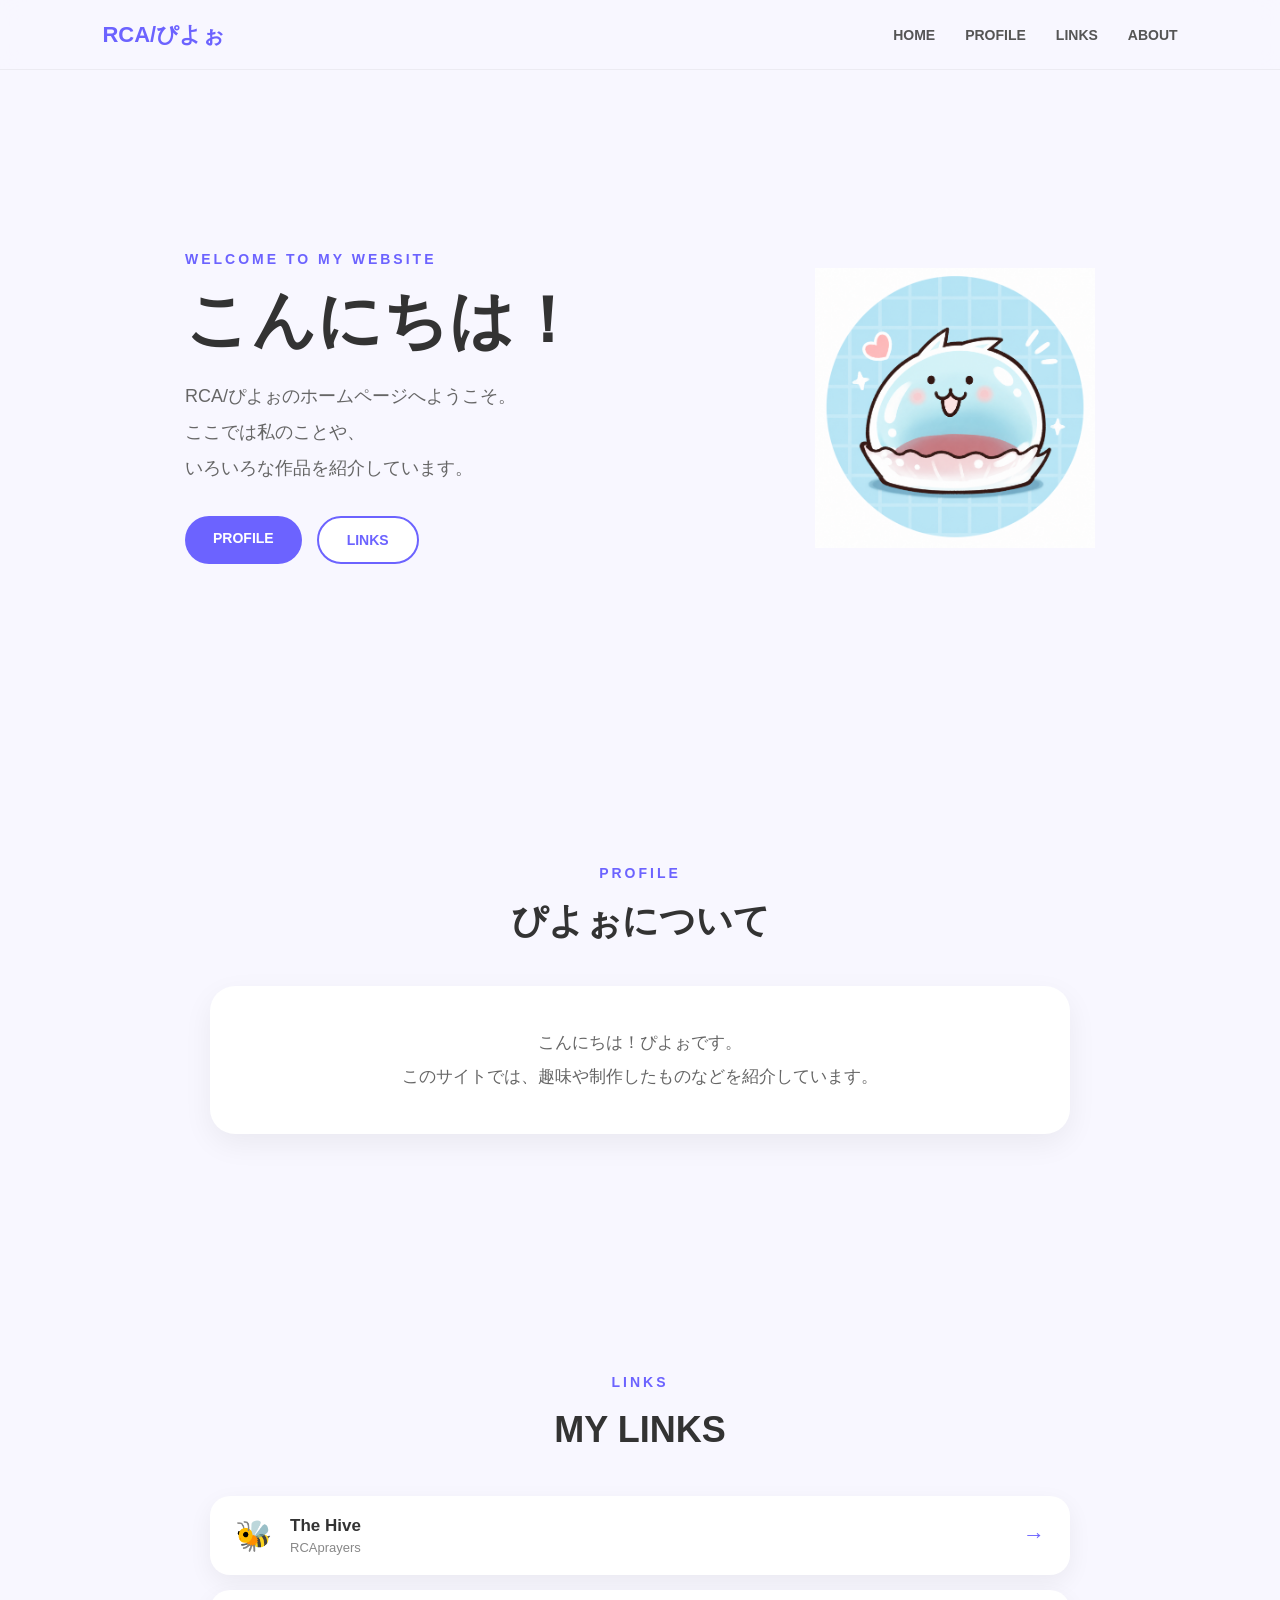
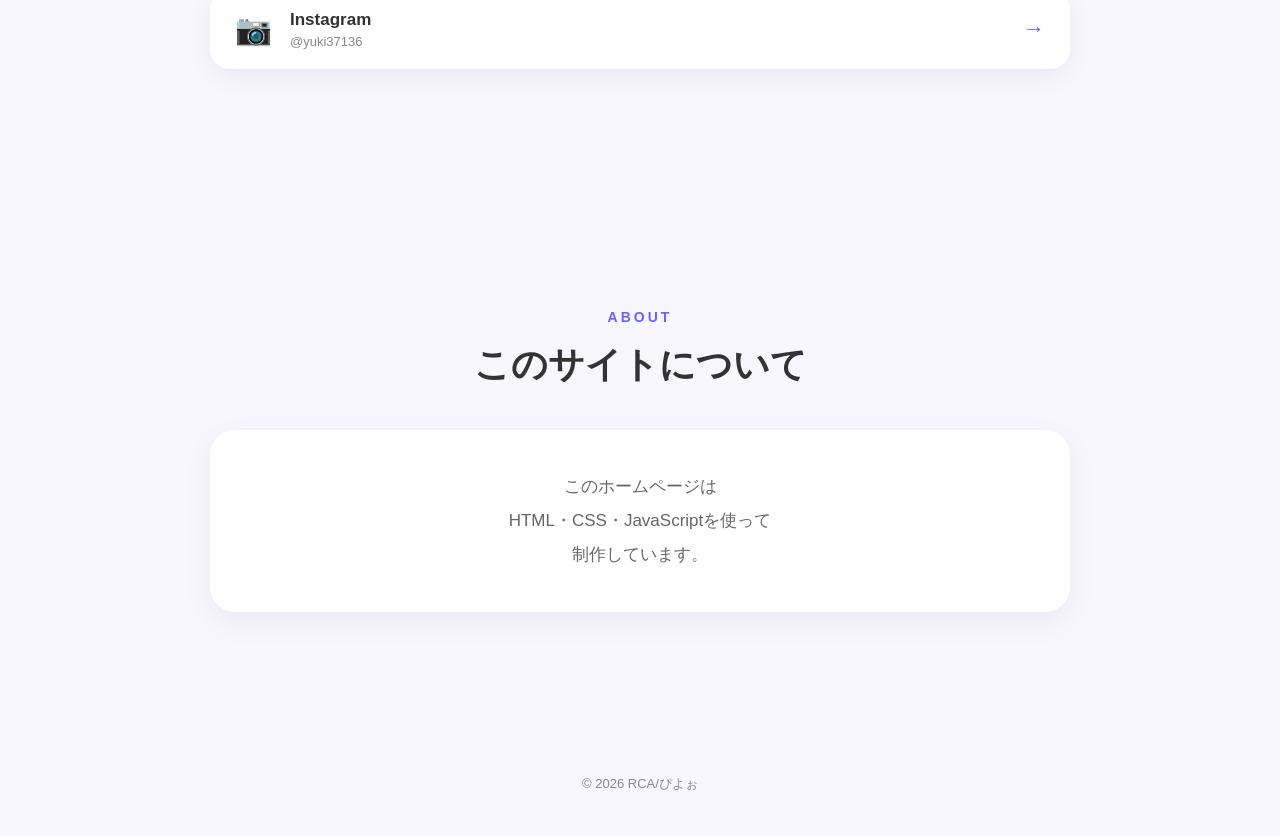
==== index.html @ 9fc0c655 "Add files via upload" ====
<!DOCTYPE html>
<html lang="ja">

<head>
    <meta charset="UTF-8">

    <!-- スマホ対応 -->
    <meta name="viewport" content="width=device-width, initial-scale=1.0">

    <!-- サイトタイトル -->
    <title>RCA/ぴよぉのホームページ</title>

    <!-- CSS -->
    <link rel="stylesheet" href="style.css?v=5">

    <!-- ファビコン -->
    <link rel="icon" type="image/png" href="cat.png?v=5">
</head>


<body>

    <!-- =========================
         Loading
    ========================== -->

    <div id="loading">

        <img src="cat.png?v=5" alt="Loading">

        <p>
            Loading<span class="dots">...</span>
        </p>

    </div>


    <!-- =========================
         Header
    ========================== -->

    <header>

        <div class="logo">
            RCA/ぴよぉ
        </div>

        <nav>

            <a href="#home">
                HOME
            </a>

            <a href="#profile">
                PROFILE
            </a>

            <a href="#links">
                LINKS
            </a>

            <a href="#about">
                ABOUT
            </a>

        </nav>

    </header>


    <!-- =========================
         Main
    ========================== -->

    <main>


        <!-- =========================
             HOME
        ========================== -->

        <section id="home" class="hero">

            <div class="hero-text">

                <p class="small-title">
                    WELCOME TO MY WEBSITE
                </p>

                <h1>
                    こんにちは！
                </h1>

                <p class="description">

                    RCA/ぴよぉのホームページへようこそ。<br>

                    ここでは私のことや、<br>
                    いろいろな作品を紹介しています。

                </p>


                <div class="buttons">

                    <a
                        href="#profile"
                        class="button"
                    >
                        PROFILE
                    </a>


                    <a
                        href="#links"
                        class="button secondary"
                    >
                        LINKS
                    </a>

                </div>

            </div>


            <!-- メイン画像 -->

            <div class="hero-image">

                <img
                    src="cat.png?v=5"
                    alt="猫のイラスト"
                >

            </div>

        </section>



        <!-- =========================
             PROFILE
        ========================== -->

        <section
            id="profile"
            class="section"
        >

            <p class="section-title">
                PROFILE
            </p>


            <h2>
                ぴよぉについて
            </h2>


            <div class="card">

                <p>

                    こんにちは！ぴよぉです。<br>

                    このサイトでは、趣味や制作したものなどを紹介しています。

                </p>

            </div>

        </section>



        <!-- =========================
             LINKS
        ========================== -->

        <section
            id="links"
            class="section"
        >

            <p class="section-title">
                LINKS
            </p>


            <h2>
                MY LINKS
            </h2>


            <div class="links">


                <!-- The Hive -->

                <a
                    href="https://playhive.com/profile/RCAprayers"
                    target="_blank"
                    rel="noopener noreferrer"
                    class="link-card"
                >

                    <span class="link-icon">
                        🐝
                    </span>


                    <span class="link-info">

                        <strong>
                            The Hive
                        </strong>

                        <small>
                            RCAprayers
                        </small>

                    </span>


                    <span class="arrow">
                        →
                    </span>

                </a>



                <!-- Instagram -->

                <a
                    href="https://www.instagram.com/yuki37136/?hl=ja"
                    target="_blank"
                    rel="noopener noreferrer"
                    class="link-card"
                >

                    <span class="link-icon">
                        📷
                    </span>


                    <span class="link-info">

                        <strong>
                            Instagram
                        </strong>

                        <small>
                            @yuki37136
                        </small>

                    </span>


                    <span class="arrow">
                        →
                    </span>

                </a>

            </div>

        </section>



        <!-- =========================
             ABOUT
        ========================== -->

        <section
            id="about"
            class="section"
        >

            <p class="section-title">
                ABOUT
            </p>


            <h2>
                このサイトについて
            </h2>


            <div class="card">

                <p>

                    このホームページは<br>

                    HTML・CSS・JavaScriptを使って<br>

                    制作しています。

                </p>

            </div>

        </section>


    </main>



    <!-- =========================
         Footer
    ========================== -->

    <footer>

        <p>
            © 2026 RCA/ぴよぉ
        </p>

    </footer>



    <!-- =========================
         Loading Script
    ========================== -->

    <script>

        document.addEventListener(
            "DOMContentLoaded",
            function () {

                const loading =
                    document.getElementById("loading");


                /*
                 * ページが表示されたあと
                 * 1秒待ってLoadingを消す
                 */

                setTimeout(function () {

                    loading.classList.add("hide");


                    /*
                     * フェードアウト終了後に
                     * Loadingを完全に消す
                     */

                    setTimeout(function () {

                        loading.style.display = "none";

                    }, 500);

                }, 1000);

            }

        );

    </script>


</body>

</html>
---- style.css ----
/* =========================
   基本設定
========================= */

* {
    box-sizing: border-box;
}

html {
    scroll-behavior: smooth;
}

body {
    margin: 0;
    padding: 0;

    width: 100%;

    background: #f8f7ff;

    color: #333;

    font-family:
        -apple-system,
        BlinkMacSystemFont,
        "Helvetica Neue",
        "Hiragino Kaku Gothic ProN",
        "Yu Gothic",
        sans-serif;

    overflow-x: hidden;
}


/* =========================
   Loading
========================= */

#loading {
    position: fixed;

    inset: 0;

    width: 100vw;
    height: 100vh;

    background: #f8f7ff;

    display: flex;

    flex-direction: column;

    justify-content: center;

    align-items: center;

    z-index: 9999;

    opacity: 1;

    transition: opacity 0.5s ease;
}


#loading.hide {
    opacity: 0;
}


#loading img {
    width: 120px;
    height: 120px;

    object-fit: contain;

    animation:
        loadingFloat 1.5s ease-in-out infinite;
}


#loading p {
    margin: 15px 0 0;

    font-size: 20px;

    color: #555;
}


/* Loading画像 */

@keyframes loadingFloat {

    0% {
        transform: translateY(0);
    }

    50% {
        transform: translateY(-12px);
    }

    100% {
        transform: translateY(0);
    }

}


/* =========================
   Header
========================= */

header {
    position: sticky;

    top: 0;

    z-index: 100;

    width: 100%;

    min-height: 70px;

    display: flex;

    align-items: center;

    justify-content: space-between;

    padding: 0 8%;

    background:
        rgba(248, 247, 255, 0.9);

    backdrop-filter: blur(12px);

    -webkit-backdrop-filter: blur(12px);

    border-bottom:
        1px solid rgba(0, 0, 0, 0.05);
}


.logo {
    font-size: 22px;

    font-weight: bold;

    color: #6c63ff;

    white-space: nowrap;
}


nav {
    display: flex;

    align-items: center;

    gap: 30px;
}


nav a {
    color: #555;

    text-decoration: none;

    font-size: 14px;

    font-weight: bold;

    white-space: nowrap;

    transition: color 0.3s ease;
}


nav a:hover {
    color: #6c63ff;
}


/* =========================
   Hero
========================= */

.hero {
    width: 100%;

    min-height: 75vh;

    display: flex;

    align-items: center;

    justify-content: center;

    gap: 80px;

    padding: 80px 8%;
}


.hero-text {
    width: 100%;

    max-width: 550px;
}


.small-title {
    margin: 0;

    color: #6c63ff;

    font-size: 14px;

    font-weight: bold;

    letter-spacing: 3px;
}


h1 {
    margin: 15px 0 20px;

    color: #333;

    font-size: 64px;

    line-height: 1.2;
}


.description {
    margin: 0;

    color: #666;

    font-size: 18px;

    line-height: 2;
}


/* =========================
   Hero Image
========================= */

.hero-image {
    flex-shrink: 0;

    display: flex;

    align-items: center;

    justify-content: center;
}


.hero-image img {
    display: block;

    width: 280px;

    height: 280px;

    object-fit: contain;

    animation:
        heroFloat 3s ease-in-out infinite;
}


@keyframes heroFloat {

    0% {
        transform: translateY(0);
    }

    50% {
        transform: translateY(-10px);
    }

    100% {
        transform: translateY(0);
    }

}


/* =========================
   Buttons
========================= */

.buttons {
    display: flex;

    flex-wrap: wrap;

    gap: 15px;

    margin-top: 30px;
}


.button {
    display: inline-block;

    padding: 14px 28px;

    border-radius: 30px;

    background: #6c63ff;

    color: white;

    text-decoration: none;

    font-size: 14px;

    font-weight: bold;

    transition:
        transform 0.3s ease,
        box-shadow 0.3s ease;
}


.button:hover {
    transform: translateY(-3px);

    box-shadow:
        0 8px 20px
        rgba(108, 99, 255, 0.25);
}


.button.secondary {
    background: white;

    color: #6c63ff;

    border: 2px solid #6c63ff;
}


/* =========================
   Sections
========================= */

.section {
    width: 100%;

    max-width: 900px;

    margin: 0 auto;

    padding: 120px 20px;
}


.section-title {
    margin: 0;

    color: #6c63ff;

    font-size: 14px;

    font-weight: bold;

    letter-spacing: 3px;

    text-align: center;
}


h2 {
    margin:
        15px 0 40px;

    text-align: center;

    font-size: 36px;

    line-height: 1.4;
}


.card {
    width: 100%;

    padding: 40px;

    background: white;

    border-radius: 25px;

    box-shadow:
        0 10px 30px
        rgba(0, 0, 0, 0.06);

    text-align: center;
}


.card p {
    margin: 0;

    color: #666;

    font-size: 17px;

    line-height: 2;
}


/* =========================
   Footer
========================= */

footer {
    width: 100%;

    padding: 30px 20px;

    text-align: center;

    color: #888;

    font-size: 13px;
}


/* =========================
   Tablet
========================= */

@media (max-width: 900px) {

    header {
        padding: 0 30px;
    }


    .hero {
        gap: 40px;

        padding:
            70px 30px;
    }


    h1 {
        font-size: 52px;
    }


    .hero-image img {
        width: 230px;
        height: 230px;
    }

}


/* =========================
   Smartphone
========================= */

@media (max-width: 700px) {

    header {
        min-height: 60px;

        padding:
            0 16px;
    }


    .logo {
        font-size: 17px;
    }


    nav {
        gap: 10px;
    }


    nav a {
        font-size: 10px;
    }


    /* Hero */

    .hero {
        min-height: auto;

        flex-direction: column;

        text-align: center;

        gap: 25px;

        padding:
            60px 20px 80px;
    }


    .hero-text {
        width: 100%;

        max-width: 100%;
    }


    .small-title {
        font-size: 11px;

        letter-spacing: 2px;
    }


    h1 {
        font-size: 38px;

        line-height: 1.2;

        margin:
            12px 0 18px;
    }


    .description {
        font-size: 15px;

        line-height: 1.8;
    }


    /* Buttons */

    .buttons {
        justify-content: center;

        gap: 10px;

        margin-top: 25px;
    }


    .button {
        padding:
            12px 22px;

        font-size: 14px;
    }


    /* Image */

    .hero-image {
        width: 100%;
    }


    .hero-image img {
        width: 180px;

        height: 180px;

        max-width: 60vw;

        max-height: 60vw;
    }


    /* Sections */

    .section {
        padding:
            70px 20px;
    }


    .section-title {
        font-size: 12px;
    }


    h2 {
        font-size: 28px;

        margin-bottom: 30px;
    }


    .card {
        padding:
            25px 18px;

        border-radius: 20px;
    }


    .card p {
        font-size: 15px;

        line-height: 1.8;
    }


    /* Loading */

    #loading img {
        width: 90px;

        height: 90px;
    }


    #loading p {
        font-size: 17px;
    }

}


/* =========================
   Small Smartphone
========================= */

@media (max-width: 380px) {

    .logo {
        font-size: 15px;
    }


    nav {
        gap: 7px;
    }


    nav a {
        font-size: 9px;
    }


    h1 {
        font-size: 34px;
    }


    .hero-image img {
        width: 150px;

        height: 150px;

        max-width: 50vw;

        max-height: 50vw;
    }

}
/* =========================
   Links
========================= */

.links {
    width: 100%;

    display: flex;

    flex-direction: column;

    gap: 15px;
}


.link-card {
    width: 100%;

    display: flex;

    align-items: center;

    gap: 18px;

    padding: 20px 25px;

    background: white;

    border-radius: 20px;

    color: #333;

    text-decoration: none;

    box-shadow:
        0 8px 25px
        rgba(0, 0, 0, 0.06);

    transition:
        transform 0.3s ease,
        box-shadow 0.3s ease;
}


.link-card:hover {
    transform: translateY(-4px);

    box-shadow:
        0 12px 30px
        rgba(0, 0, 0, 0.1);
}


.link-icon {
    font-size: 30px;
}


.link-card strong {
    display: block;

    font-size: 17px;
}


.link-card small {
    display: block;

    margin-top: 4px;

    color: #888;

    font-size: 13px;
}


.arrow {
    margin-left: auto;

    color: #6c63ff;

    font-size: 22px;
}


/* スマホ */

@media (max-width: 700px) {

    .link-card {
        padding: 17px 18px;
    }

    .link-icon {
        font-size: 26px;
    }

}
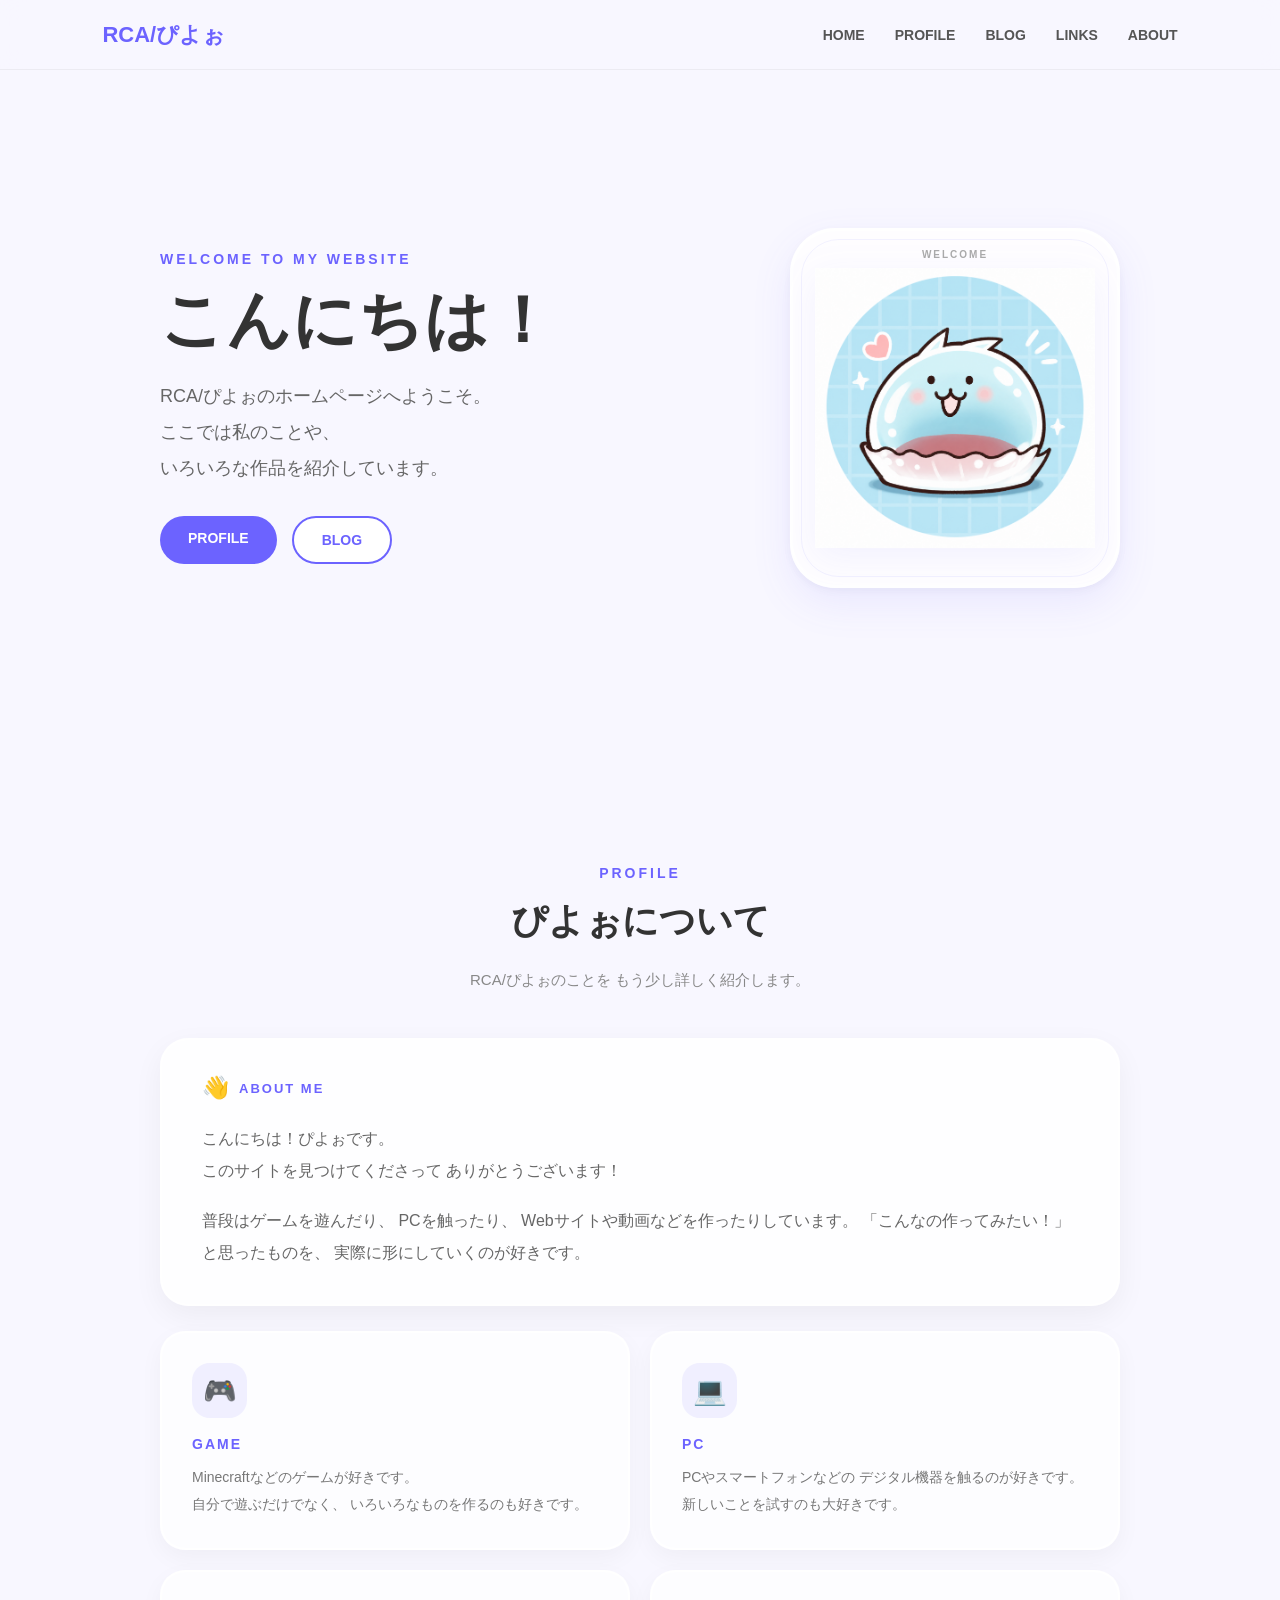
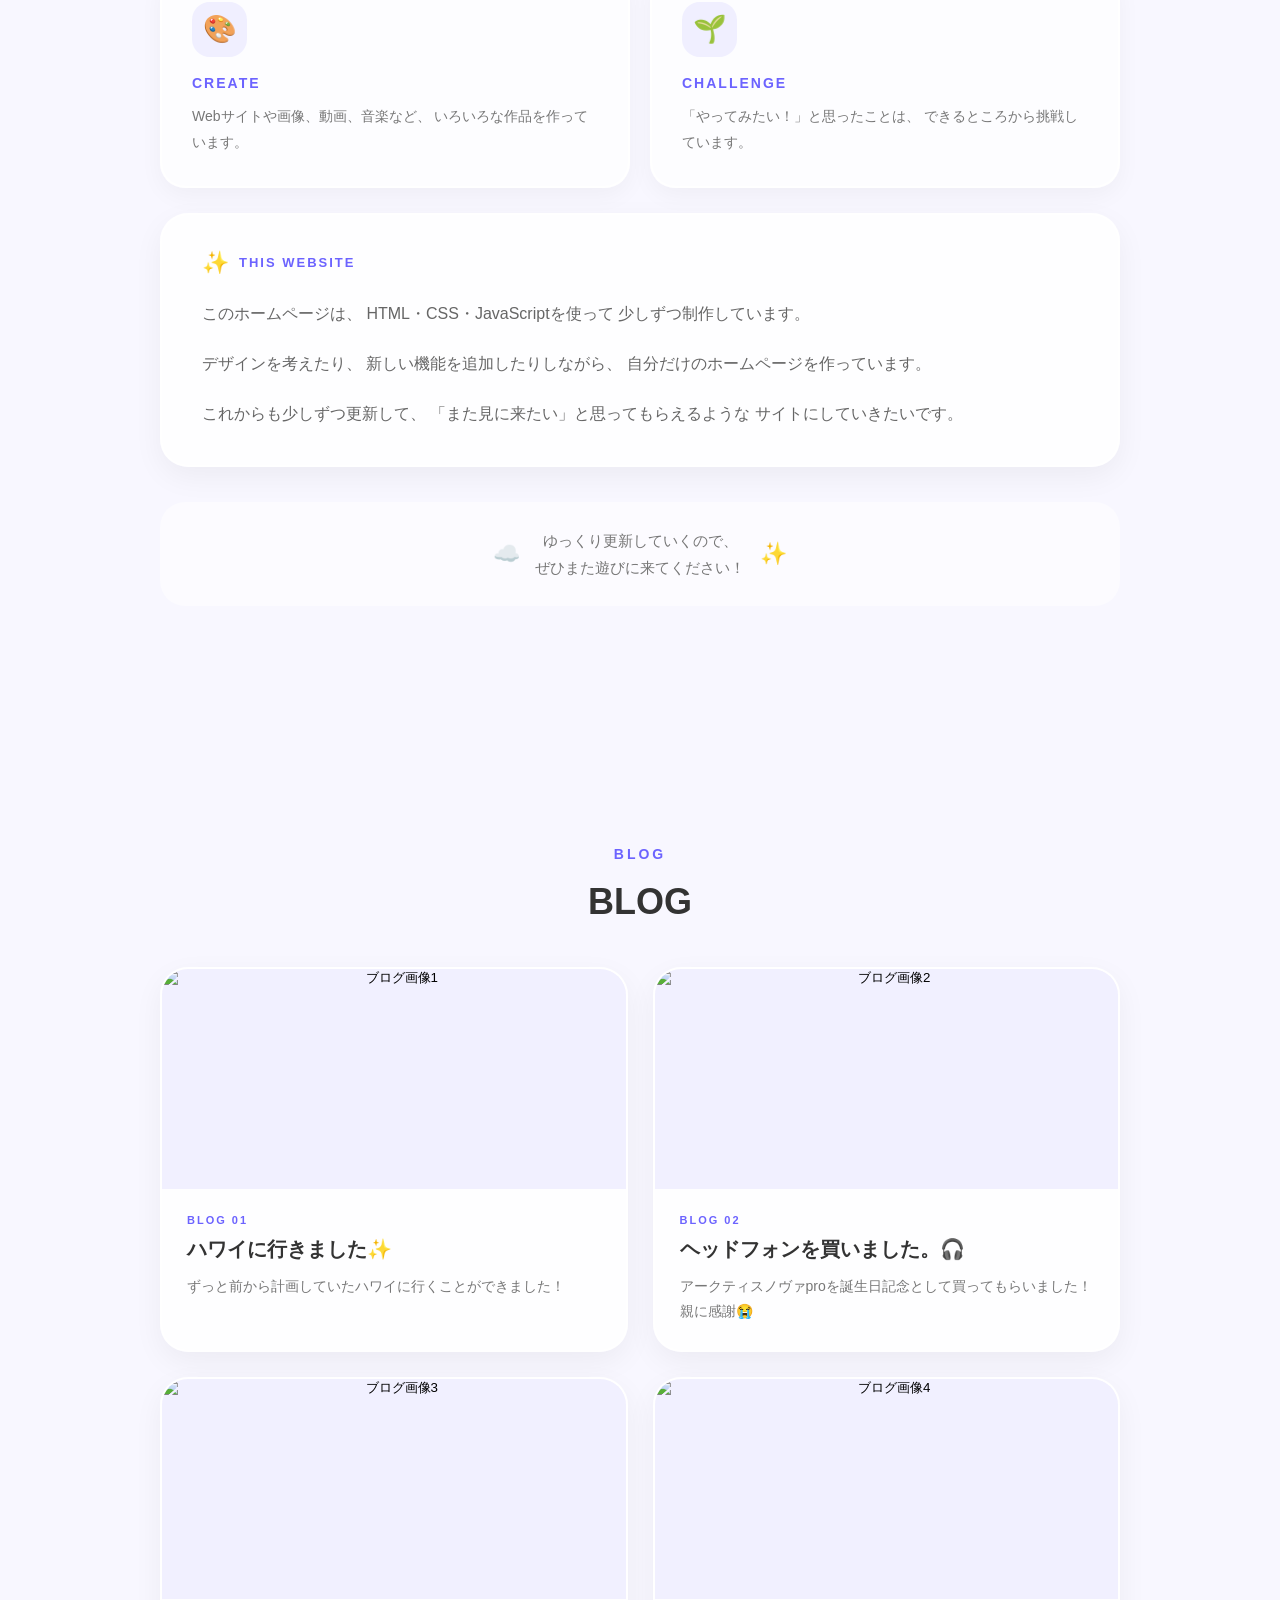
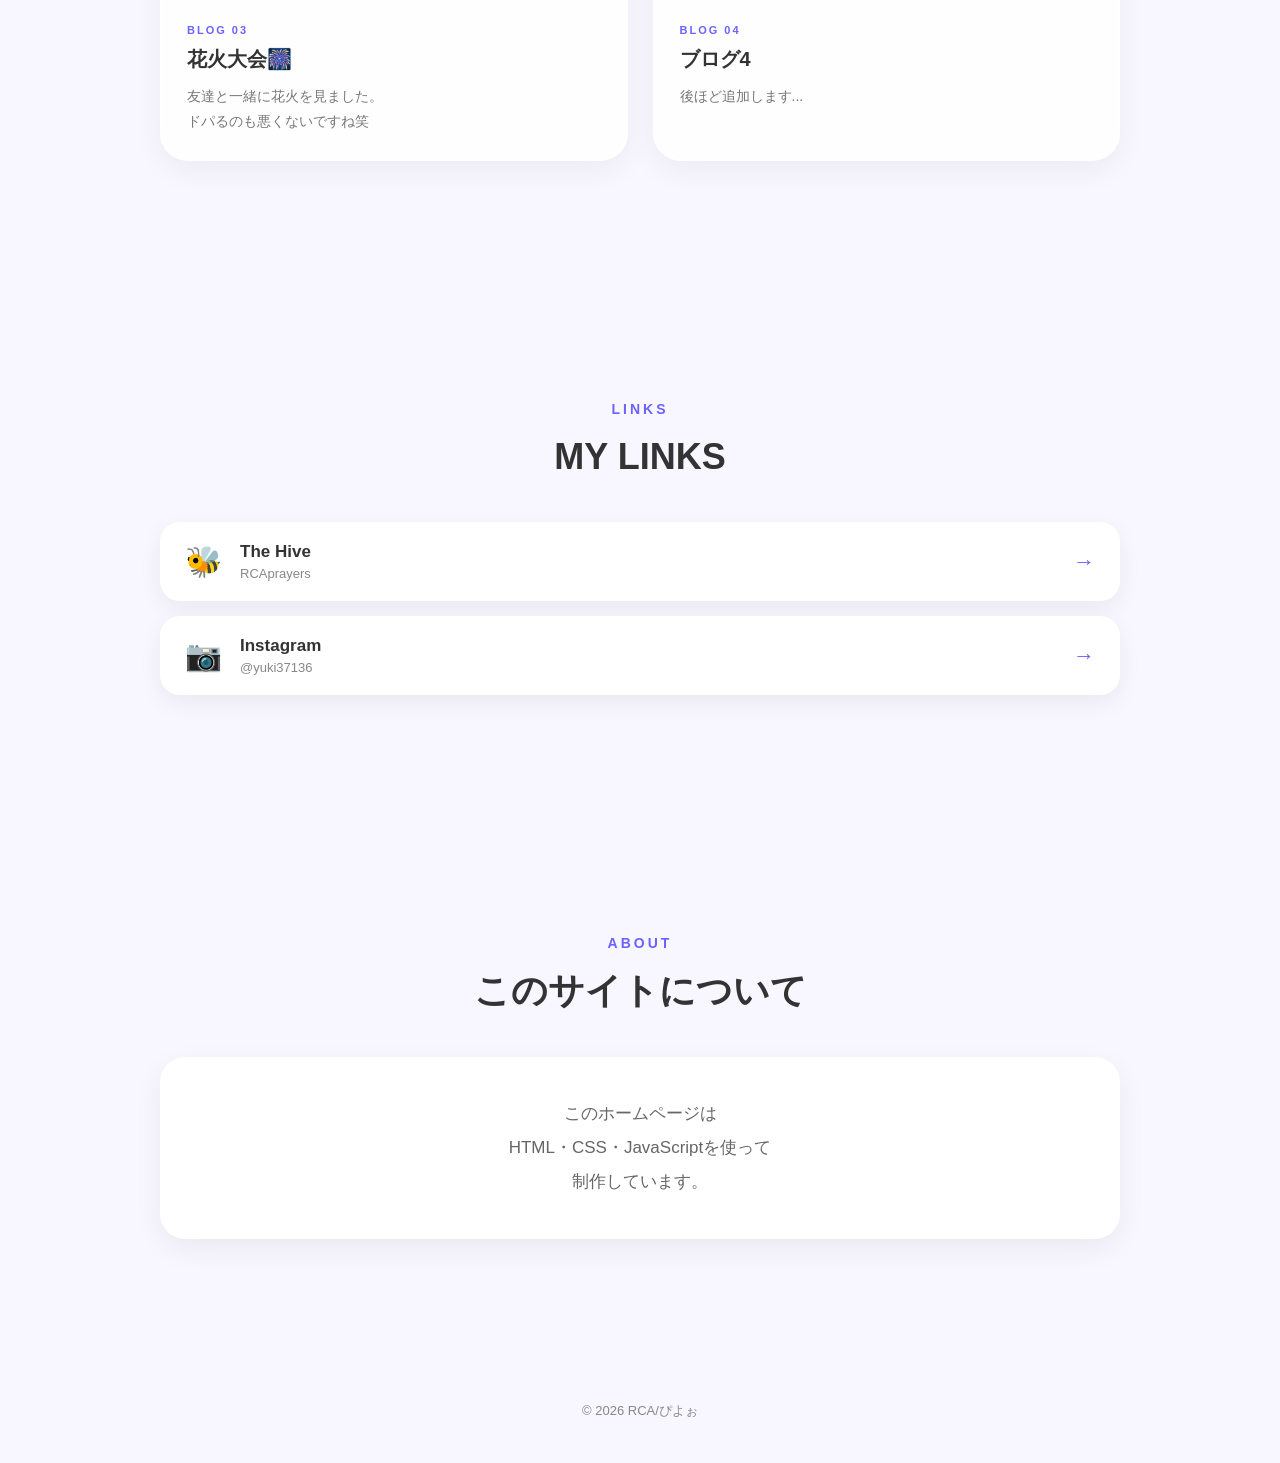
==== commit afaf7cf2: "Add files via upload" ====
--- a/index.html
+++ b/index.html
@@ -2,369 +2,947 @@
 <html lang="ja">
 
 <head>
+
     <meta charset="UTF-8">
 
-    <!-- スマホ対応 -->
-    <meta name="viewport" content="width=device-width, initial-scale=1.0">
-
-    <!-- サイトタイトル -->
+    <meta
+        name="viewport"
+        content="width=device-width, initial-scale=1.0"
+    >
+
     <title>RCA/ぴよぉのホームページ</title>
 
-    <!-- CSS -->
-    <link rel="stylesheet" href="style.css?v=5">
-
-    <!-- ファビコン -->
-    <link rel="icon" type="image/png" href="cat.png?v=5">
+    <link
+        rel="stylesheet"
+        href="style.css?v=5"
+    >
+
+    <link
+        rel="icon"
+        type="image/png"
+        href="cat.png?v=5"
+    >
+
 </head>
 
 
 <body>
 
-    <!-- =========================
-         Loading
-    ========================== -->
-
-    <div id="loading">
-
-        <img src="cat.png?v=5" alt="Loading">
-
-        <p>
-            Loading<span class="dots">...</span>
+
+<!-- =========================
+     Loading
+========================= -->
+
+<div id="loading">
+
+    <div class="loading-image-box">
+
+        <img
+            src="irasuto.png"
+            alt="Loading"
+        >
+
+    </div>
+
+    <p>
+        Loading<span class="dots">...</span>
+    </p>
+
+</div>
+
+
+
+<!-- =========================
+     Header
+========================= -->
+
+<header>
+
+    <div class="logo">
+        RCA/ぴよぉ
+    </div>
+
+
+    <nav>
+
+        <a href="#home">
+            HOME
+        </a>
+
+        <a href="#profile">
+            PROFILE
+        </a>
+
+        <a href="#blog">
+            BLOG
+        </a>
+
+        <a href="#links">
+            LINKS
+        </a>
+
+        <a href="#about">
+            ABOUT
+        </a>
+
+    </nav>
+
+</header>
+
+
+
+<!-- =========================
+     Main
+========================= -->
+
+<main>
+
+
+<!-- =========================
+     HOME
+========================= -->
+
+<section
+    id="home"
+    class="hero"
+>
+
+    <div class="hero-text">
+
+        <p class="small-title">
+            WELCOME TO MY WEBSITE
         </p>
 
-    </div>
-
-
-    <!-- =========================
-         Header
-    ========================== -->
-
-    <header>
-
-        <div class="logo">
-            RCA/ぴよぉ
-        </div>
-
-        <nav>
-
-            <a href="#home">
-                HOME
-            </a>
-
-            <a href="#profile">
+
+        <h1>
+            こんにちは！
+        </h1>
+
+
+        <p class="description">
+
+            RCA/ぴよぉのホームページへようこそ。<br>
+
+            ここでは私のことや、<br>
+
+            いろいろな作品を紹介しています。
+
+        </p>
+
+
+        <div class="buttons">
+
+            <a
+                href="#profile"
+                class="button"
+            >
                 PROFILE
             </a>
 
-            <a href="#links">
-                LINKS
+
+            <a
+                href="#blog"
+                class="button secondary"
+            >
+                BLOG
             </a>
 
-            <a href="#about">
-                ABOUT
-            </a>
-
-        </nav>
-
-    </header>
-
-
-    <!-- =========================
-         Main
-    ========================== -->
-
-    <main>
-
-
-        <!-- =========================
-             HOME
-        ========================== -->
-
-        <section id="home" class="hero">
-
-            <div class="hero-text">
-
-                <p class="small-title">
-                    WELCOME TO MY WEBSITE
+        </div>
+
+    </div>
+
+
+
+    <!-- メイン画像 -->
+
+    <div class="hero-image">
+
+        <div class="image-card">
+
+            <span class="image-label">
+                WELCOME
+            </span>
+
+            <img
+                src="cat.png?v=5"
+                alt="猫のイラスト"
+            >
+
+        </div>
+
+    </div>
+
+</section>
+
+
+
+<!-- =========================
+     PROFILE
+========================= -->
+
+<section
+    id="profile"
+    class="section profile-section"
+>
+
+    <p class="section-title">
+        PROFILE
+    </p>
+
+
+    <h2>
+        ぴよぉについて
+    </h2>
+
+
+    <p class="profile-intro">
+
+        RCA/ぴよぉのことを
+        もう少し詳しく紹介します。
+
+    </p>
+
+
+
+    <!-- ABOUT ME -->
+
+    <div class="profile-card">
+
+        <div class="profile-card-title">
+
+            <span>
+                👋
+            </span>
+
+            ABOUT ME
+
+        </div>
+
+
+        <p>
+
+            こんにちは！ぴよぉです。<br>
+
+            このサイトを見つけてくださって
+            ありがとうございます！
+
+        </p>
+
+
+        <p>
+
+            普段はゲームを遊んだり、
+            PCを触ったり、
+            Webサイトや動画などを作ったりしています。
+
+            「こんなの作ってみたい！」と思ったものを、
+            実際に形にしていくのが好きです。
+
+        </p>
+
+    </div>
+
+
+
+    <!-- PROFILE GRID -->
+
+    <div class="profile-grid">
+
+
+        <div class="profile-mini-card">
+
+            <div class="profile-icon">
+                🎮
+            </div>
+
+            <h3>
+                GAME
+            </h3>
+
+            <p>
+
+                Minecraftなどのゲームが好きです。<br>
+
+                自分で遊ぶだけでなく、
+                いろいろなものを作るのも好きです。
+
+            </p>
+
+        </div>
+
+
+
+        <div class="profile-mini-card">
+
+            <div class="profile-icon">
+                💻
+            </div>
+
+            <h3>
+                PC
+            </h3>
+
+            <p>
+
+                PCやスマートフォンなどの
+                デジタル機器を触るのが好きです。<br>
+
+                新しいことを試すのも大好きです。
+
+            </p>
+
+        </div>
+
+
+
+        <div class="profile-mini-card">
+
+            <div class="profile-icon">
+                🎨
+            </div>
+
+            <h3>
+                CREATE
+            </h3>
+
+            <p>
+
+                Webサイトや画像、動画、音楽など、
+                いろいろな作品を作っています。
+
+            </p>
+
+        </div>
+
+
+
+        <div class="profile-mini-card">
+
+            <div class="profile-icon">
+                🌱
+            </div>
+
+            <h3>
+                CHALLENGE
+            </h3>
+
+            <p>
+
+                「やってみたい！」と思ったことは、
+                できるところから挑戦しています。
+
+            </p>
+
+        </div>
+
+    </div>
+
+
+
+    <!-- THIS WEBSITE -->
+
+    <div class="profile-card site-message">
+
+        <div class="profile-card-title">
+
+            <span>
+                ✨
+            </span>
+
+            THIS WEBSITE
+
+        </div>
+
+
+        <p>
+
+            このホームページは、
+            HTML・CSS・JavaScriptを使って
+            少しずつ制作しています。
+
+        </p>
+
+
+        <p>
+
+            デザインを考えたり、
+            新しい機能を追加したりしながら、
+            自分だけのホームページを作っています。
+
+        </p>
+
+
+        <p>
+
+            これからも少しずつ更新して、
+            「また見に来たい」と思ってもらえるような
+            サイトにしていきたいです。
+
+        </p>
+
+    </div>
+
+
+
+    <!-- MESSAGE -->
+
+    <div class="profile-message">
+
+        <span>
+            ☁️
+        </span>
+
+        <p>
+
+            ゆっくり更新していくので、<br>
+
+            ぜひまた遊びに来てください！
+
+        </p>
+
+        <span>
+            ✨
+        </span>
+
+    </div>
+
+</section>
+
+
+
+<!-- =========================
+     BLOG
+========================= -->
+
+<section
+    id="blog"
+    class="section"
+>
+
+    <p class="section-title">
+        BLOG
+    </p>
+
+
+    <h2>
+        BLOG
+    </h2>
+
+
+
+    <div class="blog-grid">
+
+
+        <!-- =====================
+             BLOG 1
+        ====================== -->
+
+        <article class="blog-card">
+
+
+            <button
+                class="blog-image"
+                type="button"
+                onclick="openImage('gazou1.png')"
+            >
+
+                <img
+                    src="gazou1.png"
+                    alt="ブログ画像1"
+                >
+
+            </button>
+
+
+            <div class="blog-content">
+
+                <p class="blog-number">
+                    BLOG 01
                 </p>
 
-                <h1>
-                    こんにちは！
-                </h1>
-
-                <p class="description">
-
-                    RCA/ぴよぉのホームページへようこそ。<br>
-
-                    ここでは私のことや、<br>
-                    いろいろな作品を紹介しています。
+
+                <h3>
+                    ハワイに行きました✨
+                </h3>
+
+
+                <p>
+
+                    ずっと前から計画していたハワイに行くことができました！
 
                 </p>
 
-
-                <div class="buttons">
-
-                    <a
-                        href="#profile"
-                        class="button"
-                    >
-                        PROFILE
-                    </a>
-
-
-                    <a
-                        href="#links"
-                        class="button secondary"
-                    >
-                        LINKS
-                    </a>
-
-                </div>
-
             </div>
 
-
-            <!-- メイン画像 -->
-
-            <div class="hero-image">
+        </article>
+
+
+
+        <!-- =====================
+             BLOG 2
+        ====================== -->
+
+        <article class="blog-card">
+
+
+            <button
+                class="blog-image"
+                type="button"
+                onclick="openImage('gazou2.png')"
+            >
 
                 <img
-                    src="cat.png?v=5"
-                    alt="猫のイラスト"
+                    src="gazou2.png"
+                    alt="ブログ画像2"
                 >
 
+            </button>
+
+
+            <div class="blog-content">
+
+                <p class="blog-number">
+                    BLOG 02
+                </p>
+
+
+                <h3>
+                    ヘッドフォンを買いました。🎧
+                </h3>
+
+
+                <p>
+
+                アークティスノヴァproを誕生日記念として買ってもらいました！<br>
+                親に感謝😭
+                    
+
+                </p>
+
             </div>
 
-        </section>
-
-
-
-        <!-- =========================
-             PROFILE
-        ========================== -->
-
-        <section
-            id="profile"
-            class="section"
+        </article>
+
+
+
+        <!-- =====================
+             BLOG 3
+        ====================== -->
+
+        <article class="blog-card">
+
+
+            <button
+                class="blog-image"
+                type="button"
+                onclick="openImage('gazou3.png')"
+            >
+
+                <img
+                    src="gazou3.png"
+                    alt="ブログ画像3"
+                >
+
+            </button>
+
+
+            <div class="blog-content">
+
+                <p class="blog-number">
+                    BLOG 03
+                </p>
+
+
+                <h3>
+                    花火大会🎆
+                </h3>
+
+
+                <p>
+
+                    友達と一緒に花火を見ました。<br>
+                    ドパるのも悪くないですね笑
+                    
+
+                </p>
+
+            </div>
+
+        </article>
+
+
+
+        <!-- =====================
+             BLOG 4
+        ====================== -->
+
+        <article class="blog-card">
+
+
+            <button
+                class="blog-image"
+                type="button"
+                onclick="openImage('gazou4.png')"
+            >
+
+                <img
+                    src="gazou4.png"
+                    alt="ブログ画像4"
+                >
+
+            </button>
+
+
+            <div class="blog-content">
+
+                <p class="blog-number">
+                    BLOG 04
+                </p>
+
+
+                <h3>
+                    ブログ4
+                </h3>
+
+
+                <p>
+
+                    後ほど追加します...
+                    
+
+                </p>
+
+            </div>
+
+        </article>
+
+
+    </div>
+
+</section>
+
+
+
+<!-- =========================
+     LINKS
+========================= -->
+
+<section
+    id="links"
+    class="section"
+>
+
+    <p class="section-title">
+        LINKS
+    </p>
+
+
+    <h2>
+        MY LINKS
+    </h2>
+
+
+    <div class="links">
+
+
+        <!-- The Hive -->
+
+        <a
+            href="https://playhive.com/profile/RCAprayers"
+            target="_blank"
+            rel="noopener noreferrer"
+            class="link-card"
         >
 
-            <p class="section-title">
-                PROFILE
-            </p>
-
-
-            <h2>
-                ぴよぉについて
-            </h2>
-
-
-            <div class="card">
-
-                <p>
-
-                    こんにちは！ぴよぉです。<br>
-
-                    このサイトでは、趣味や制作したものなどを紹介しています。
-
-                </p>
-
-            </div>
-
-        </section>
-
-
-
-        <!-- =========================
-             LINKS
-        ========================== -->
-
-        <section
-            id="links"
-            class="section"
+            <span class="link-icon">
+                🐝
+            </span>
+
+
+            <span class="link-info">
+
+                <strong>
+                    The Hive
+                </strong>
+
+
+                <small>
+                    RCAprayers
+                </small>
+
+            </span>
+
+
+            <span class="arrow">
+                →
+            </span>
+
+        </a>
+
+
+
+        <!-- Instagram -->
+
+        <a
+            href="https://www.instagram.com/yuki37136/?hl=ja"
+            target="_blank"
+            rel="noopener noreferrer"
+            class="link-card"
         >
 
-            <p class="section-title">
-                LINKS
-            </p>
-
-
-            <h2>
-                MY LINKS
-            </h2>
-
-
-            <div class="links">
-
-
-                <!-- The Hive -->
-
-                <a
-                    href="https://playhive.com/profile/RCAprayers"
-                    target="_blank"
-                    rel="noopener noreferrer"
-                    class="link-card"
-                >
-
-                    <span class="link-icon">
-                        🐝
-                    </span>
-
-
-                    <span class="link-info">
-
-                        <strong>
-                            The Hive
-                        </strong>
-
-                        <small>
-                            RCAprayers
-                        </small>
-
-                    </span>
-
-
-                    <span class="arrow">
-                        →
-                    </span>
-
-                </a>
-
-
-
-                <!-- Instagram -->
-
-                <a
-                    href="https://www.instagram.com/yuki37136/?hl=ja"
-                    target="_blank"
-                    rel="noopener noreferrer"
-                    class="link-card"
-                >
-
-                    <span class="link-icon">
-                        📷
-                    </span>
-
-
-                    <span class="link-info">
-
-                        <strong>
-                            Instagram
-                        </strong>
-
-                        <small>
-                            @yuki37136
-                        </small>
-
-                    </span>
-
-
-                    <span class="arrow">
-                        →
-                    </span>
-
-                </a>
-
-            </div>
-
-        </section>
-
-
-
-        <!-- =========================
-             ABOUT
-        ========================== -->
-
-        <section
-            id="about"
-            class="section"
-        >
-
-            <p class="section-title">
-                ABOUT
-            </p>
-
-
-            <h2>
-                このサイトについて
-            </h2>
-
-
-            <div class="card">
-
-                <p>
-
-                    このホームページは<br>
-
-                    HTML・CSS・JavaScriptを使って<br>
-
-                    制作しています。
-
-                </p>
-
-            </div>
-
-        </section>
-
-
-    </main>
-
-
-
-    <!-- =========================
-         Footer
-    ========================== -->
-
-    <footer>
+            <span class="link-icon">
+                📷
+            </span>
+
+
+            <span class="link-info">
+
+                <strong>
+                    Instagram
+                </strong>
+
+
+                <small>
+                    @yuki37136
+                </small>
+
+            </span>
+
+
+            <span class="arrow">
+                →
+            </span>
+
+        </a>
+
+
+    </div>
+
+</section>
+
+
+
+<!-- =========================
+     ABOUT
+========================= -->
+
+<section
+    id="about"
+    class="section"
+>
+
+    <p class="section-title">
+        ABOUT
+    </p>
+
+
+    <h2>
+        このサイトについて
+    </h2>
+
+
+    <div class="card">
 
         <p>
-            © 2026 RCA/ぴよぉ
+
+            このホームページは<br>
+
+            HTML・CSS・JavaScriptを使って<br>
+
+            制作しています。
+
         </p>
 
-    </footer>
-
-
-
-    <!-- =========================
-         Loading Script
-    ========================== -->
-
-    <script>
-
-        document.addEventListener(
-            "DOMContentLoaded",
+    </div>
+
+</section>
+
+
+</main>
+
+
+
+<!-- =========================
+     Footer
+========================= -->
+
+<footer>
+
+    <p>
+        © 2026 RCA/ぴよぉ
+    </p>
+
+</footer>
+
+
+
+<!-- =========================
+     Image Viewer
+========================= -->
+
+<div
+    id="imageViewer"
+    class="image-viewer"
+    onclick="closeImage(event)"
+>
+
+
+    <button
+        class="image-viewer-close"
+        type="button"
+        onclick="closeImage()"
+        aria-label="閉じる"
+    >
+
+        ×
+
+    </button>
+
+
+    <img
+        id="viewerImage"
+        src=""
+        alt="拡大画像"
+    >
+
+</div>
+
+
+
+<!-- =========================
+     Loading Script
+========================= -->
+
+<script>
+
+document.addEventListener(
+    "DOMContentLoaded",
+    function () {
+
+        const loading =
+            document.getElementById(
+                "loading"
+            );
+
+
+        setTimeout(
             function () {
 
-                const loading =
-                    document.getElementById("loading");
-
-
-                /*
-                 * ページが表示されたあと
-                 * 1秒待ってLoadingを消す
-                 */
-
-                setTimeout(function () {
-
-                    loading.classList.add("hide");
-
-
-                    /*
-                     * フェードアウト終了後に
-                     * Loadingを完全に消す
-                     */
-
-                    setTimeout(function () {
-
-                        loading.style.display = "none";
-
-                    }, 500);
-
-                }, 1000);
-
-            }
-
+                loading.classList.add(
+                    "hide"
+                );
+
+
+                setTimeout(
+                    function () {
+
+                        loading.style.display =
+                            "none";
+
+                    },
+                    500
+                );
+
+            },
+            1000
         );
 
-    </script>
+    }
+);
+
+
+
+/* =========================
+   Image Viewer
+========================= */
+
+function openImage(imagePath) {
+
+    const viewer =
+        document.getElementById(
+            "imageViewer"
+        );
+
+
+    const image =
+        document.getElementById(
+            "viewerImage"
+        );
+
+
+    image.src =
+        imagePath;
+
+
+    viewer.classList.add(
+        "show"
+    );
+
+
+    document.body.style.overflow =
+        "hidden";
+
+}
+
+
+
+function closeImage(event) {
+
+    /*
+     * 拡大された画像そのものを
+     * タップした場合は閉じない
+     */
+
+    if (
+        event &&
+        event.target.id ===
+        "viewerImage"
+    ) {
+
+        return;
+
+    }
+
+
+    const viewer =
+        document.getElementById(
+            "imageViewer"
+        );
+
+
+    viewer.classList.remove(
+        "show"
+    );
+
+
+    document.body.style.overflow =
+        "";
+
+}
+
+
+
+/* =========================
+   ESCキー
+========================= */
+
+document.addEventListener(
+    "keydown",
+    function (event) {
+
+        if (
+            event.key ===
+            "Escape"
+        ) {
+
+            closeImage();
+
+        }
+
+    }
+);
+
+</script>
 
 
 </body>
--- a/style.css
+++ b/style.css
@@ -58,7 +58,8 @@
 
     opacity: 1;
 
-    transition: opacity 0.5s ease;
+    transition:
+        opacity 0.5s ease;
 }
 
 
@@ -67,40 +68,105 @@
 }
 
 
-#loading img {
-    width: 120px;
-    height: 120px;
+.loading-image-box {
+
+    width: 150px;
+    height: 150px;
+
+    display: flex;
+
+    align-items: center;
+
+    justify-content: center;
+
+    background:
+        rgba(
+            255,
+            255,
+            255,
+            0.82
+        );
+
+    border:
+        3px solid
+        rgba(
+            255,
+            255,
+            255,
+            0.95
+        );
+
+    border-radius: 38px;
+
+    box-shadow:
+        0 12px 35px
+        rgba(
+            108,
+            99,
+            255,
+            0.12
+        );
+
+    animation:
+        loadingFloat
+        1.5s
+        ease-in-out
+        infinite;
+}
+
+
+.loading-image-box img {
+
+    display: block;
+
+    width: 110px;
+    height: 110px;
 
     object-fit: contain;
 
-    animation:
-        loadingFloat 1.5s ease-in-out infinite;
+    filter:
+        drop-shadow(
+            0 6px 12px
+            rgba(
+                108,
+                99,
+                255,
+                0.08
+            )
+        );
 }
 
 
 #loading p {
-    margin: 15px 0 0;
+
+    margin:
+        18px 0 0;
 
     font-size: 20px;
 
     color: #555;
-}
-
-
-/* Loading画像 */
+
+    font-weight: 500;
+
+    letter-spacing: 1px;
+}
+
 
 @keyframes loadingFloat {
 
     0% {
-        transform: translateY(0);
+        transform:
+            translateY(0);
     }
 
     50% {
-        transform: translateY(-12px);
+        transform:
+            translateY(-10px);
     }
 
     100% {
-        transform: translateY(0);
+        transform:
+            translateY(0);
     }
 
 }
@@ -111,6 +177,7 @@
 ========================= */
 
 header {
+
     position: sticky;
 
     top: 0;
@@ -127,21 +194,36 @@
 
     justify-content: space-between;
 
-    padding: 0 8%;
+    padding:
+        0 8%;
 
     background:
-        rgba(248, 247, 255, 0.9);
-
-    backdrop-filter: blur(12px);
-
-    -webkit-backdrop-filter: blur(12px);
+        rgba(
+            248,
+            247,
+            255,
+            0.9
+        );
+
+    backdrop-filter:
+        blur(12px);
+
+    -webkit-backdrop-filter:
+        blur(12px);
 
     border-bottom:
-        1px solid rgba(0, 0, 0, 0.05);
+        1px solid
+        rgba(
+            0,
+            0,
+            0,
+            0.05
+        );
 }
 
 
 .logo {
+
     font-size: 22px;
 
     font-weight: bold;
@@ -153,6 +235,7 @@
 
 
 nav {
+
     display: flex;
 
     align-items: center;
@@ -162,6 +245,7 @@
 
 
 nav a {
+
     color: #555;
 
     text-decoration: none;
@@ -172,12 +256,15 @@
 
     white-space: nowrap;
 
-    transition: color 0.3s ease;
+    transition:
+        color 0.3s ease;
 }
 
 
 nav a:hover {
+
     color: #6c63ff;
+
 }
 
 
@@ -186,6 +273,7 @@
 ========================= */
 
 .hero {
+
     width: 100%;
 
     min-height: 75vh;
@@ -198,11 +286,13 @@
 
     gap: 80px;
 
-    padding: 80px 8%;
+    padding:
+        80px 8%;
 }
 
 
 .hero-text {
+
     width: 100%;
 
     max-width: 550px;
@@ -210,6 +300,7 @@
 
 
 .small-title {
+
     margin: 0;
 
     color: #6c63ff;
@@ -223,7 +314,9 @@
 
 
 h1 {
-    margin: 15px 0 20px;
+
+    margin:
+        15px 0 20px;
 
     color: #333;
 
@@ -234,6 +327,7 @@
 
 
 .description {
+
     margin: 0;
 
     color: #666;
@@ -249,6 +343,7 @@
 ========================= */
 
 .hero-image {
+
     flex-shrink: 0;
 
     display: flex;
@@ -259,32 +354,149 @@
 }
 
 
-.hero-image img {
+.image-card {
+
+    position: relative;
+
+    width: 330px;
+    height: 360px;
+
+    display: flex;
+
+    flex-direction: column;
+
+    align-items: center;
+
+    justify-content: center;
+
+    padding:
+        25px;
+
+    background:
+        rgba(
+            255,
+            255,
+            255,
+            0.78
+        );
+
+    border:
+        3px solid
+        rgba(
+            255,
+            255,
+            255,
+            0.95
+        );
+
+    border-radius: 45px;
+
+    box-shadow:
+        0 15px 40px
+        rgba(
+            108,
+            99,
+            255,
+            0.10
+        ),
+
+        0 3px 10px
+        rgba(
+            0,
+            0,
+            0,
+            0.03
+        );
+
+    animation:
+        heroFloat
+        3s
+        ease-in-out
+        infinite;
+}
+
+
+.image-card::before {
+
+    content: "";
+
+    position: absolute;
+
+    inset: 8px;
+
+    border-radius: 38px;
+
+    border:
+        1px solid
+        rgba(
+            108,
+            99,
+            255,
+            0.08
+        );
+
+    pointer-events: none;
+}
+
+
+.image-label {
+
+    position: absolute;
+
+    top: 18px;
+
+    left: 0;
+    right: 0;
+
+    text-align: center;
+
+    color: #aaa;
+
+    font-size: 10px;
+
+    font-weight: bold;
+
+    letter-spacing: 2px;
+}
+
+
+.image-card img {
+
     display: block;
 
     width: 280px;
-
     height: 280px;
 
     object-fit: contain;
 
-    animation:
-        heroFloat 3s ease-in-out infinite;
+    filter:
+        drop-shadow(
+            0 10px 18px
+            rgba(
+                108,
+                99,
+                255,
+                0.08
+            )
+        );
 }
 
 
 @keyframes heroFloat {
 
     0% {
-        transform: translateY(0);
+        transform:
+            translateY(0);
     }
 
     50% {
-        transform: translateY(-10px);
+        transform:
+            translateY(-10px);
     }
 
     100% {
-        transform: translateY(0);
+        transform:
+            translateY(0);
     }
 
 }
@@ -295,6 +507,7 @@
 ========================= */
 
 .buttons {
+
     display: flex;
 
     flex-wrap: wrap;
@@ -306,9 +519,11 @@
 
 
 .button {
+
     display: inline-block;
 
-    padding: 14px 28px;
+    padding:
+        14px 28px;
 
     border-radius: 30px;
 
@@ -329,20 +544,29 @@
 
 
 .button:hover {
-    transform: translateY(-3px);
+
+    transform:
+        translateY(-3px);
 
     box-shadow:
         0 8px 20px
-        rgba(108, 99, 255, 0.25);
+        rgba(
+            108,
+            99,
+            255,
+            0.25
+        );
 }
 
 
 .button.secondary {
+
     background: white;
 
     color: #6c63ff;
 
-    border: 2px solid #6c63ff;
+    border:
+        2px solid #6c63ff;
 }
 
 
@@ -351,17 +575,21 @@
 ========================= */
 
 .section {
+
     width: 100%;
 
-    max-width: 900px;
-
-    margin: 0 auto;
-
-    padding: 120px 20px;
+    max-width: 1000px;
+
+    margin:
+        0 auto;
+
+    padding:
+        120px 20px;
 }
 
 
 .section-title {
+
     margin: 0;
 
     color: #6c63ff;
@@ -377,6 +605,7 @@
 
 
 h2 {
+
     margin:
         15px 0 40px;
 
@@ -388,7 +617,12 @@
 }
 
 
+/* =========================
+   Card
+========================= */
+
 .card {
+
     width: 100%;
 
     padding: 40px;
@@ -399,13 +633,19 @@
 
     box-shadow:
         0 10px 30px
-        rgba(0, 0, 0, 0.06);
+        rgba(
+            0,
+            0,
+            0,
+            0.06
+        );
 
     text-align: center;
 }
 
 
 .card p {
+
     margin: 0;
 
     color: #666;
@@ -417,19 +657,793 @@
 
 
 /* =========================
-   Footer
+   Profile
 ========================= */
 
+.profile-section {
+
+    max-width: 1000px;
+}
+
+
+.profile-intro {
+
+    margin:
+        -20px auto 45px;
+
+    max-width: 600px;
+
+    text-align: center;
+
+    color: #888;
+
+    font-size: 15px;
+
+    line-height: 1.8;
+}
+
+
+.profile-card {
+
+    width: 100%;
+
+    padding:
+        35px 40px;
+
+    margin-bottom: 25px;
+
+    background:
+        rgba(
+            255,
+            255,
+            255,
+            0.82
+        );
+
+    border:
+        2px solid
+        rgba(
+            255,
+            255,
+            255,
+            0.95
+        );
+
+    border-radius: 28px;
+
+    box-shadow:
+        0 10px 30px
+        rgba(
+            0,
+            0,
+            0,
+            0.05
+        );
+}
+
+
+.profile-card p {
+
+    margin:
+        0 0 18px;
+
+    color: #666;
+
+    font-size: 16px;
+
+    line-height: 2;
+}
+
+
+.profile-card p:last-child {
+
+    margin-bottom: 0;
+
+}
+
+
+.profile-card-title {
+
+    display: flex;
+
+    align-items: center;
+
+    gap: 10px;
+
+    margin-bottom: 22px;
+
+    color: #6c63ff;
+
+    font-size: 13px;
+
+    font-weight: bold;
+
+    letter-spacing: 2px;
+}
+
+
+.profile-card-title span {
+
+    font-size: 22px;
+
+    letter-spacing: 0;
+}
+
+
+.profile-grid {
+
+    display: grid;
+
+    grid-template-columns:
+        repeat(
+            2,
+            minmax(0, 1fr)
+        );
+
+    gap: 20px;
+
+    margin-bottom: 25px;
+}
+
+
+.profile-mini-card {
+
+    padding:
+        30px;
+
+    background:
+        rgba(
+            255,
+            255,
+            255,
+            0.75
+        );
+
+    border:
+        2px solid
+        rgba(
+            255,
+            255,
+            255,
+            0.95
+        );
+
+    border-radius: 25px;
+
+    box-shadow:
+        0 8px 25px
+        rgba(
+            0,
+            0,
+            0,
+            0.04
+        );
+
+    transition:
+        transform 0.3s ease,
+        box-shadow 0.3s ease;
+}
+
+
+.profile-mini-card:hover {
+
+    transform:
+        translateY(-5px);
+
+    box-shadow:
+        0 12px 30px
+        rgba(
+            108,
+            99,
+            255,
+            0.10
+        );
+}
+
+
+.profile-icon {
+
+    width: 55px;
+
+    height: 55px;
+
+    display: flex;
+
+    align-items: center;
+
+    justify-content: center;
+
+    margin-bottom: 18px;
+
+    background:
+        #f0efff;
+
+    border-radius: 18px;
+
+    font-size: 27px;
+}
+
+
+.profile-mini-card h3 {
+
+    margin:
+        0 0 12px;
+
+    color: #6c63ff;
+
+    font-size: 14px;
+
+    letter-spacing: 2px;
+}
+
+
+.profile-mini-card p {
+
+    margin: 0;
+
+    color: #777;
+
+    font-size: 14px;
+
+    line-height: 1.9;
+}
+
+
+.site-message {
+
+    margin-top: 5px;
+}
+
+
+.profile-message {
+
+    display: flex;
+
+    align-items: center;
+
+    justify-content: center;
+
+    gap: 15px;
+
+    margin-top: 35px;
+
+    padding:
+        25px 20px;
+
+    color: #777;
+
+    text-align: center;
+
+    background:
+        rgba(
+            255,
+            255,
+            255,
+            0.45
+        );
+
+    border-radius: 25px;
+}
+
+
+.profile-message span {
+
+    color: #6c63ff;
+
+    font-size: 22px;
+}
+
+
+.profile-message p {
+
+    margin: 0;
+
+    font-size: 15px;
+
+    line-height: 1.8;
+}
+
+
+/* =========================
+   BLOG
+========================= */
+
+.blog-grid {
+
+    width: 100%;
+
+    display: grid;
+
+    grid-template-columns:
+        repeat(
+            2,
+            minmax(0, 1fr)
+        );
+
+    gap: 25px;
+
+    align-items: stretch;
+}
+
+
+.blog-card {
+
+    width: 100%;
+
+    min-width: 0;
+
+    max-width: 100%;
+
+    overflow: hidden;
+
+    display: flex;
+
+    flex-direction: column;
+
+    background:
+        rgba(
+            255,
+            255,
+            255,
+            0.82
+        );
+
+    border:
+        2px solid
+        rgba(
+            255,
+            255,
+            255,
+            0.95
+        );
+
+    border-radius: 28px;
+
+    box-shadow:
+        0 10px 30px
+        rgba(
+            0,
+            0,
+            0,
+            0.05
+        );
+
+    transition:
+        transform 0.3s ease,
+        box-shadow 0.3s ease;
+}
+
+
+.blog-card:hover {
+
+    transform:
+        translateY(-5px);
+
+    box-shadow:
+        0 15px 35px
+        rgba(
+            108,
+            99,
+            255,
+            0.10
+        );
+}
+
+
+/* =========================
+   BLOG IMAGE
+========================= */
+
+.blog-image {
+
+    width: 100%;
+
+    height: 220px;
+
+    flex-shrink: 0;
+
+    overflow: hidden;
+
+    padding: 0;
+
+    border: none;
+
+    cursor: pointer;
+
+    background:
+        #f1f0ff;
+
+    display: flex;
+
+    align-items: center;
+
+    justify-content: center;
+
+    appearance: none;
+
+    -webkit-appearance: none;
+}
+
+
+.blog-image img {
+
+    display: block;
+
+    width: 100%;
+
+    height: 100%;
+
+    min-width: 0;
+
+    min-height: 0;
+
+    object-fit: cover;
+
+    object-position: center;
+
+    transition:
+        transform 0.4s ease;
+}
+
+
+.blog-image:hover img {
+
+    transform:
+        scale(1.05);
+}
+
+
+/* =========================
+   BLOG CONTENT
+========================= */
+
+.blog-content {
+
+    width: 100%;
+
+    padding:
+        25px;
+
+    flex: 1;
+}
+
+
+.blog-number {
+
+    margin:
+        0 0 8px;
+
+    color: #6c63ff;
+
+    font-size: 11px;
+
+    font-weight: bold;
+
+    letter-spacing: 2px;
+}
+
+
+.blog-content h3 {
+
+    margin:
+        0 0 10px;
+
+    color: #333;
+
+    font-size: 20px;
+
+    line-height: 1.5;
+}
+
+
+.blog-content p:last-child {
+
+    margin: 0;
+
+    color: #777;
+
+    font-size: 14px;
+
+    line-height: 1.8;
+}
+
+
+/* =========================
+   LINKS
+========================= */
+
+.links {
+
+    width: 100%;
+
+    display: flex;
+
+    flex-direction: column;
+
+    gap: 15px;
+}
+
+
+.link-card {
+
+    width: 100%;
+
+    display: flex;
+
+    align-items: center;
+
+    gap: 18px;
+
+    padding:
+        20px 25px;
+
+    background: white;
+
+    border-radius: 20px;
+
+    color: #333;
+
+    text-decoration: none;
+
+    box-shadow:
+        0 8px 25px
+        rgba(
+            0,
+            0,
+            0,
+            0.06
+        );
+
+    transition:
+        transform 0.3s ease,
+        box-shadow 0.3s ease;
+}
+
+
+.link-card:hover {
+
+    transform:
+        translateY(-4px);
+
+    box-shadow:
+        0 12px 30px
+        rgba(
+            0,
+            0,
+            0,
+            0.1
+        );
+}
+
+
+.link-icon {
+
+    font-size: 30px;
+}
+
+
+.link-card strong {
+
+    display: block;
+
+    font-size: 17px;
+}
+
+
+.link-card small {
+
+    display: block;
+
+    margin-top: 4px;
+
+    color: #888;
+
+    font-size: 13px;
+}
+
+
+.arrow {
+
+    margin-left: auto;
+
+    color: #6c63ff;
+
+    font-size: 22px;
+}
+
+
+/* =========================
+   FOOTER
+========================= */
+
 footer {
+
     width: 100%;
 
-    padding: 30px 20px;
+    padding:
+        30px 20px;
 
     text-align: center;
 
     color: #888;
 
     font-size: 13px;
+}
+
+
+/* =========================
+   IMAGE VIEWER
+========================= */
+
+.image-viewer {
+
+    position: fixed;
+
+    inset: 0;
+
+    width: 100vw;
+
+    height: 100vh;
+
+    display: flex;
+
+    align-items: center;
+
+    justify-content: center;
+
+    padding: 40px;
+
+    background:
+        rgba(
+            20,
+            18,
+            35,
+            0.88
+        );
+
+    backdrop-filter:
+        blur(10px);
+
+    -webkit-backdrop-filter:
+        blur(10px);
+
+    z-index: 99999;
+
+    opacity: 0;
+
+    visibility: hidden;
+
+    pointer-events: none;
+
+    transition:
+        opacity 0.25s ease,
+        visibility 0.25s ease;
+}
+
+
+.image-viewer.show {
+
+    opacity: 1;
+
+    visibility: visible;
+
+    pointer-events: auto;
+}
+
+
+.image-viewer img {
+
+    display: block;
+
+    max-width: 92vw;
+
+    max-height: 90vh;
+
+    width: auto;
+
+    height: auto;
+
+    object-fit: contain;
+
+    border-radius: 15px;
+
+    box-shadow:
+        0 20px 60px
+        rgba(
+            0,
+            0,
+            0,
+            0.35
+        );
+
+    animation:
+        imageViewerIn
+        0.25s
+        ease;
+}
+
+
+.image-viewer-close {
+
+    position: absolute;
+
+    top: 20px;
+
+    right: 25px;
+
+    width: 50px;
+
+    height: 50px;
+
+    display: flex;
+
+    align-items: center;
+
+    justify-content: center;
+
+    padding: 0;
+
+    border: none;
+
+    border-radius: 50%;
+
+    background:
+        rgba(
+            255,
+            255,
+            255,
+            0.15
+        );
+
+    color: white;
+
+    font-size: 32px;
+
+    line-height: 1;
+
+    cursor: pointer;
+
+    transition:
+        background 0.2s ease,
+        transform 0.2s ease;
+}
+
+
+.image-viewer-close:hover {
+
+    background:
+        rgba(
+            255,
+            255,
+            255,
+            0.25
+        );
+
+    transform:
+        scale(1.05);
+}
+
+
+@keyframes imageViewerIn {
+
+    from {
+
+        opacity: 0;
+
+        transform:
+            scale(0.94);
+
+    }
+
+    to {
+
+        opacity: 1;
+
+        transform:
+            scale(1);
+
+    }
+
 }
 
 
@@ -440,11 +1454,14 @@
 @media (max-width: 900px) {
 
     header {
-        padding: 0 30px;
+
+        padding:
+            0 30px;
     }
 
 
     .hero {
+
         gap: 40px;
 
         padding:
@@ -453,13 +1470,36 @@
 
 
     h1 {
+
         font-size: 52px;
     }
 
 
-    .hero-image img {
-        width: 230px;
-        height: 230px;
+    .image-card {
+
+        width: 280px;
+
+        height: 310px;
+    }
+
+
+    .image-card img {
+
+        width: 240px;
+
+        height: 240px;
+    }
+
+
+    .blog-grid {
+
+        gap: 20px;
+    }
+
+
+    .blog-image {
+
+        height: 200px;
     }
 
 }
@@ -472,6 +1512,7 @@
 @media (max-width: 700px) {
 
     header {
+
         min-height: 60px;
 
         padding:
@@ -480,16 +1521,19 @@
 
 
     .logo {
+
         font-size: 17px;
     }
 
 
     nav {
+
         gap: 10px;
     }
 
 
     nav a {
+
         font-size: 10px;
     }
 
@@ -497,13 +1541,14 @@
     /* Hero */
 
     .hero {
+
         min-height: auto;
 
         flex-direction: column;
 
         text-align: center;
 
-        gap: 25px;
+        gap: 30px;
 
         padding:
             60px 20px 80px;
@@ -511,6 +1556,7 @@
 
 
     .hero-text {
+
         width: 100%;
 
         max-width: 100%;
@@ -518,6 +1564,7 @@
 
 
     .small-title {
+
         font-size: 11px;
 
         letter-spacing: 2px;
@@ -525,6 +1572,7 @@
 
 
     h1 {
+
         font-size: 38px;
 
         line-height: 1.2;
@@ -535,6 +1583,7 @@
 
 
     .description {
+
         font-size: 15px;
 
         line-height: 1.8;
@@ -544,6 +1593,7 @@
     /* Buttons */
 
     .buttons {
+
         justify-content: center;
 
         gap: 10px;
@@ -553,6 +1603,7 @@
 
 
     .button {
+
         padding:
             12px 22px;
 
@@ -560,38 +1611,68 @@
     }
 
 
-    /* Image */
+    /* Main Image */
 
     .hero-image {
+
         width: 100%;
     }
 
 
-    .hero-image img {
-        width: 180px;
-
-        height: 180px;
-
-        max-width: 60vw;
-
-        max-height: 60vw;
+    .image-card {
+
+        width: 250px;
+
+        height: 280px;
+
+        padding:
+            20px;
+
+        border-radius: 35px;
+    }
+
+
+    .image-card::before {
+
+        border-radius: 29px;
+    }
+
+
+    .image-card img {
+
+        width: 220px;
+
+        height: 220px;
+    }
+
+
+    .image-label {
+
+        top: 15px;
+
+        font-size: 9px;
+
+        letter-spacing: 1.5px;
     }
 
 
     /* Sections */
 
     .section {
+
         padding:
             70px 20px;
     }
 
 
     .section-title {
+
         font-size: 12px;
     }
 
 
     h2 {
+
         font-size: 28px;
 
         margin-bottom: 30px;
@@ -599,6 +1680,7 @@
 
 
     .card {
+
         padding:
             25px 18px;
 
@@ -607,22 +1689,196 @@
 
 
     .card p {
+
         font-size: 15px;
 
         line-height: 1.8;
     }
 
 
+    /* Profile */
+
+    .profile-intro {
+
+        margin:
+            -15px auto 35px;
+
+        font-size: 14px;
+    }
+
+
+    .profile-card {
+
+        padding:
+            27px 22px;
+
+        border-radius: 23px;
+    }
+
+
+    .profile-card p {
+
+        font-size: 14px;
+
+        line-height: 1.9;
+    }
+
+
+    .profile-grid {
+
+        grid-template-columns:
+            1fr;
+
+        gap: 15px;
+    }
+
+
+    .profile-mini-card {
+
+        padding:
+            25px 22px;
+
+        border-radius: 22px;
+    }
+
+
+    .profile-mini-card p {
+
+        font-size: 14px;
+    }
+
+
+    .profile-message {
+
+        padding:
+            22px 15px;
+
+        gap: 8px;
+    }
+
+
+    .profile-message span {
+
+        font-size: 18px;
+    }
+
+
+    .profile-message p {
+
+        font-size: 13px;
+    }
+
+
+    /* Blog */
+
+    .blog-grid {
+
+        grid-template-columns:
+            1fr;
+
+        gap: 18px;
+    }
+
+
+    .blog-card {
+
+        width: 100%;
+
+        max-width: 100%;
+    }
+
+
+    .blog-image {
+
+        width: 100%;
+
+        height: 200px;
+    }
+
+
+    .blog-content {
+
+        padding:
+            22px;
+    }
+
+
+    .blog-content h3 {
+
+        font-size: 18px;
+    }
+
+
+    /* Links */
+
+    .link-card {
+
+        padding:
+            17px 18px;
+    }
+
+
+    .link-icon {
+
+        font-size: 26px;
+    }
+
+
+    /* Image Viewer */
+
+    .image-viewer {
+
+        padding:
+            20px;
+    }
+
+
+    .image-viewer img {
+
+        max-width: 96vw;
+
+        max-height: 85vh;
+
+        border-radius: 10px;
+    }
+
+
+    .image-viewer-close {
+
+        top: 15px;
+
+        right: 15px;
+
+        width: 45px;
+
+        height: 45px;
+
+        font-size: 28px;
+    }
+
+
     /* Loading */
 
-    #loading img {
-        width: 90px;
-
-        height: 90px;
+    .loading-image-box {
+
+        width: 120px;
+
+        height: 120px;
+
+        border-radius: 30px;
+    }
+
+
+    .loading-image-box img {
+
+        width: 85px;
+
+        height: 85px;
     }
 
 
     #loading p {
+
         font-size: 17px;
     }
 
@@ -636,131 +1892,69 @@
 @media (max-width: 380px) {
 
     .logo {
+
         font-size: 15px;
     }
 
 
     nav {
+
         gap: 7px;
     }
 
 
     nav a {
+
         font-size: 9px;
     }
 
 
     h1 {
+
         font-size: 34px;
     }
 
 
-    .hero-image img {
-        width: 150px;
-
-        height: 150px;
-
-        max-width: 50vw;
-
-        max-height: 50vw;
-    }
-
-}
-/* =========================
-   Links
-========================= */
-
-.links {
-    width: 100%;
-
-    display: flex;
-
-    flex-direction: column;
-
-    gap: 15px;
-}
-
-
-.link-card {
-    width: 100%;
-
-    display: flex;
-
-    align-items: center;
-
-    gap: 18px;
-
-    padding: 20px 25px;
-
-    background: white;
-
-    border-radius: 20px;
-
-    color: #333;
-
-    text-decoration: none;
-
-    box-shadow:
-        0 8px 25px
-        rgba(0, 0, 0, 0.06);
-
-    transition:
-        transform 0.3s ease,
-        box-shadow 0.3s ease;
-}
-
-
-.link-card:hover {
-    transform: translateY(-4px);
-
-    box-shadow:
-        0 12px 30px
-        rgba(0, 0, 0, 0.1);
-}
-
-
-.link-icon {
-    font-size: 30px;
-}
-
-
-.link-card strong {
-    display: block;
-
-    font-size: 17px;
-}
-
-
-.link-card small {
-    display: block;
-
-    margin-top: 4px;
-
-    color: #888;
-
-    font-size: 13px;
-}
-
-
-.arrow {
-    margin-left: auto;
-
-    color: #6c63ff;
-
-    font-size: 22px;
-}
-
-
-/* スマホ */
-
-@media (max-width: 700px) {
-
-    .link-card {
-        padding: 17px 18px;
-    }
-
-    .link-icon {
-        font-size: 26px;
+    .image-card {
+
+        width: 220px;
+
+        height: 250px;
+
+        border-radius: 30px;
+    }
+
+
+    .image-card::before {
+
+        border-radius: 24px;
+    }
+
+
+    .image-card img {
+
+        width: 190px;
+
+        height: 190px;
+    }
+
+
+    .image-label {
+
+        font-size: 8px;
+    }
+
+
+    .blog-image {
+
+        height: 180px;
+    }
+
+
+    .blog-content {
+
+        padding:
+            20px;
     }
 
 }
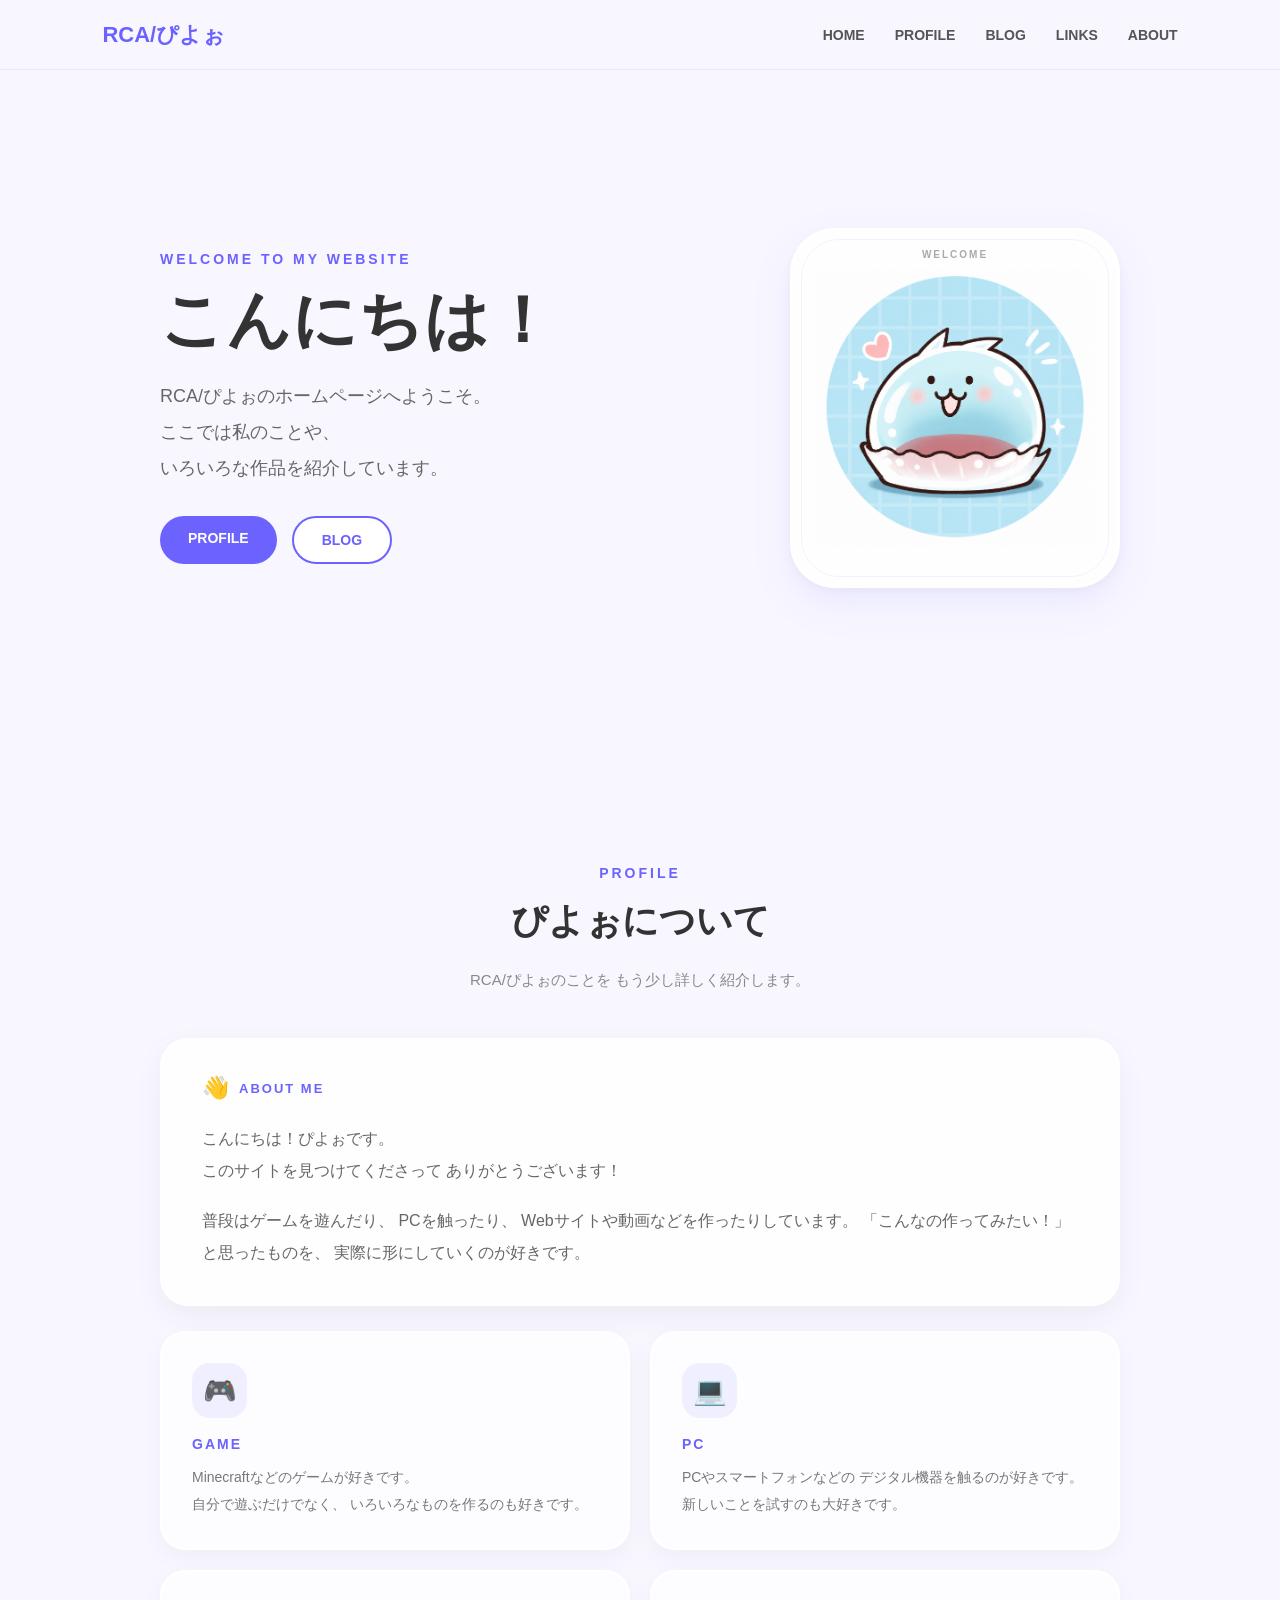
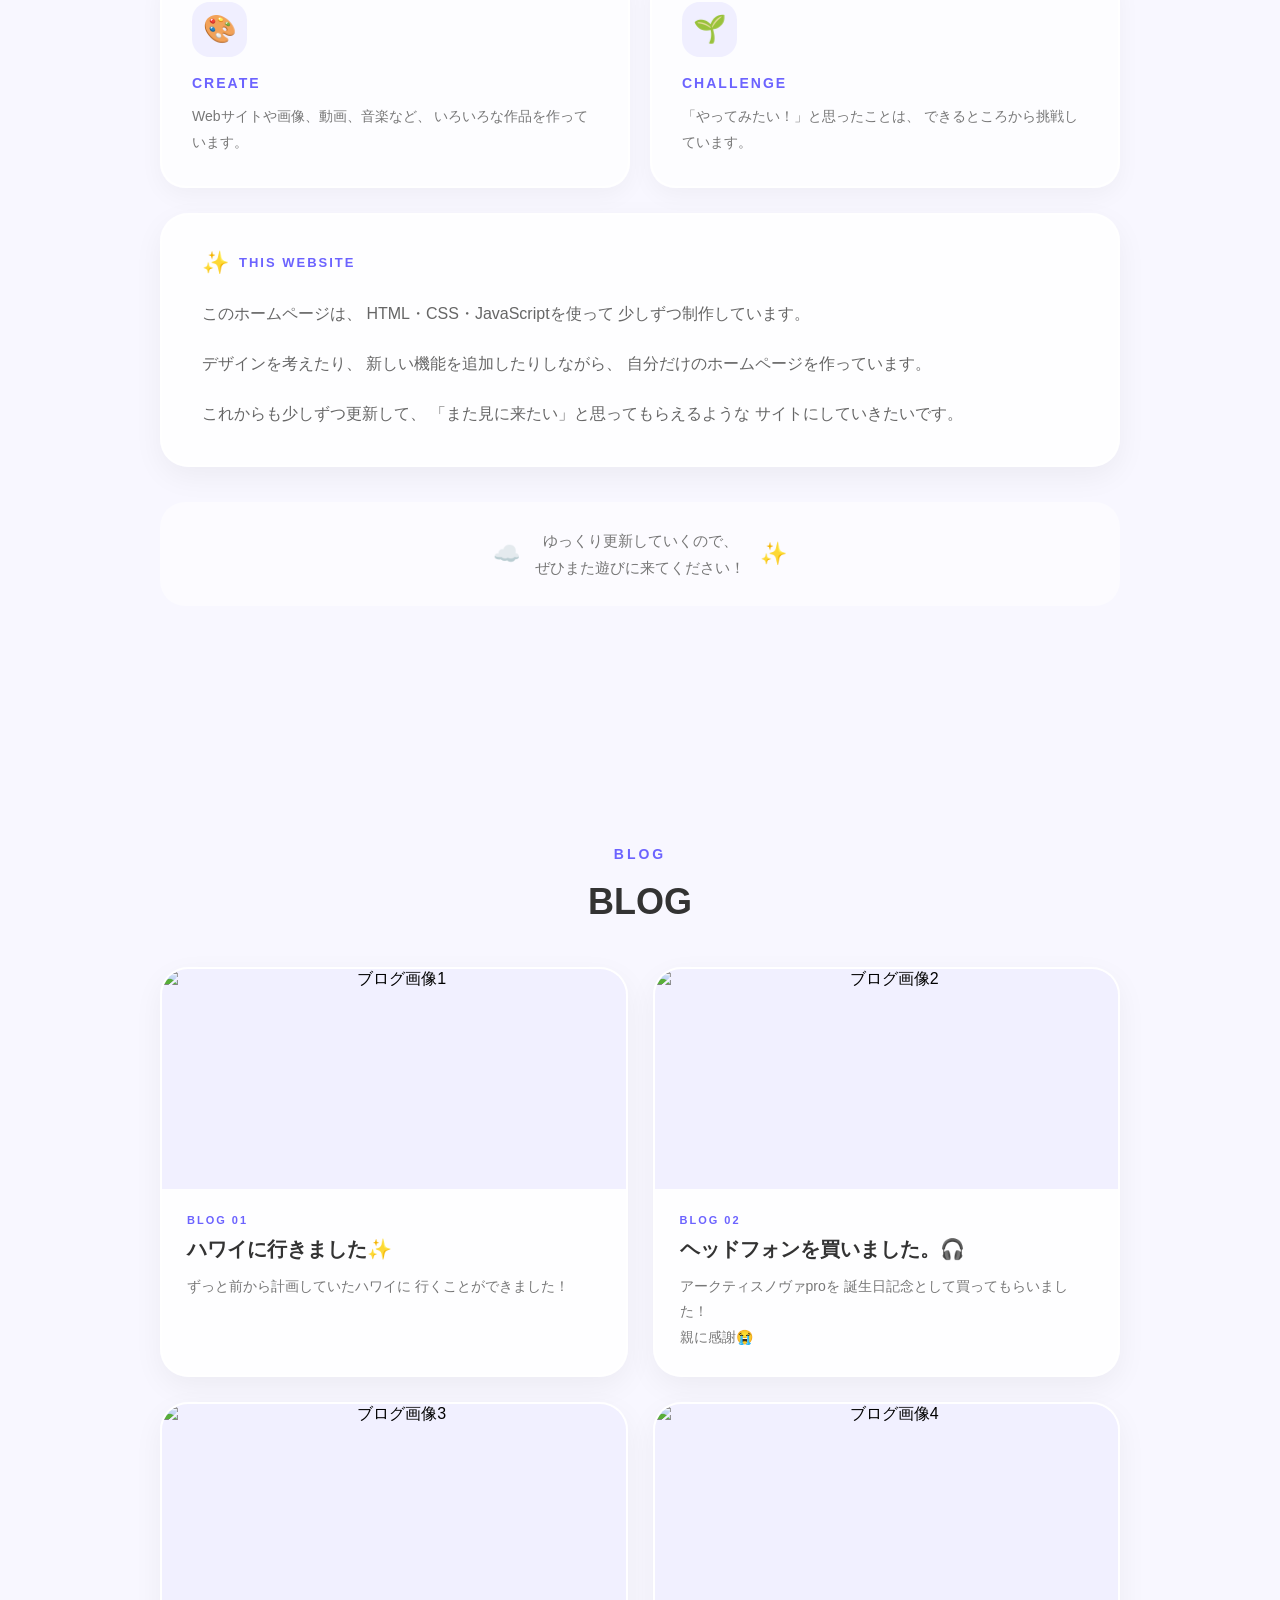
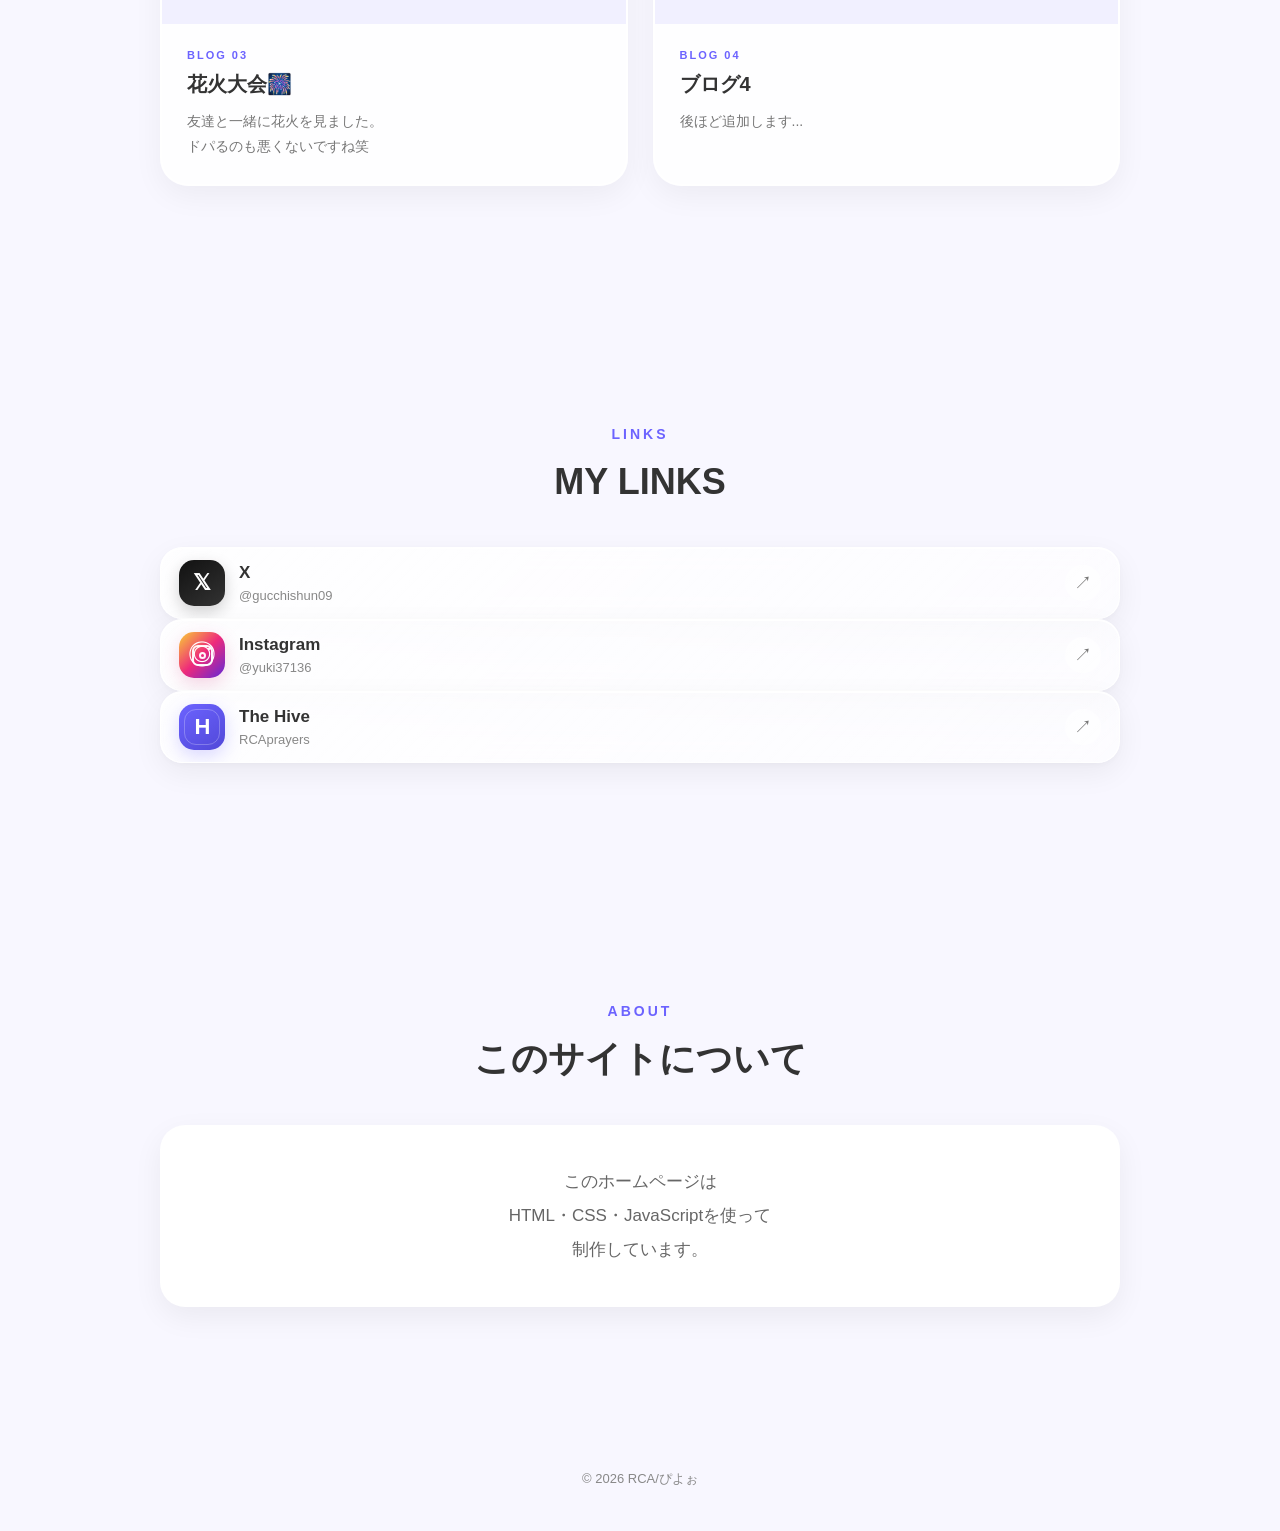
==== commit 44d7ef8a: "Add files via upload" ====
--- a/index.html
+++ b/index.html
@@ -395,7 +395,6 @@
         <p>
 
             ゆっくり更新していくので、<br>
-
             ぜひまた遊びに来てください！
 
         </p>
@@ -438,7 +437,6 @@
         ====================== -->
 
         <article class="blog-card">
-
 
             <button
                 class="blog-image"
@@ -468,7 +466,8 @@
 
                 <p>
 
-                    ずっと前から計画していたハワイに行くことができました！
+                    ずっと前から計画していたハワイに
+                    行くことができました！
 
                 </p>
 
@@ -483,7 +482,6 @@
         ====================== -->
 
         <article class="blog-card">
-
 
             <button
                 class="blog-image"
@@ -513,9 +511,10 @@
 
                 <p>
 
-                アークティスノヴァproを誕生日記念として買ってもらいました！<br>
-                親に感謝😭
-                    
+                    アークティスノヴァproを
+                    誕生日記念として買ってもらいました！<br>
+
+                    親に感謝😭
 
                 </p>
 
@@ -530,7 +529,6 @@
         ====================== -->
 
         <article class="blog-card">
-
 
             <button
                 class="blog-image"
@@ -561,8 +559,8 @@
                 <p>
 
                     友達と一緒に花火を見ました。<br>
+
                     ドパるのも悪くないですね笑
-                    
 
                 </p>
 
@@ -577,7 +575,6 @@
         ====================== -->
 
         <article class="blog-card">
-
 
             <button
                 class="blog-image"
@@ -606,10 +603,7 @@
 
 
                 <p>
-
                     後ほど追加します...
-                    
-
                 </p>
 
             </div>
@@ -642,75 +636,118 @@
     </h2>
 
 
-    <div class="links">
-
-
-        <!-- The Hive -->
+
+    <div class="links-list">
+
+
+        <!-- =====================
+             X
+        ====================== -->
+
+        <a
+            href="https://x.com/gucchishun09"
+            class="link-card"
+            target="_blank"
+            rel="noopener noreferrer"
+        >
+
+            <span class="link-icon x-icon">
+                𝕏
+            </span>
+
+
+            <span class="link-info">
+
+                <span class="link-name">
+                    X
+                </span>
+
+
+                <span class="link-description">
+                    @gucchishun09
+                </span>
+
+            </span>
+
+
+            <span class="link-arrow">
+                ↗
+            </span>
+
+        </a>
+
+
+
+        <!-- =====================
+             Instagram
+        ====================== -->
+
+        <a
+            href="https://www.instagram.com/yuki37136/?hl=ja"
+            class="link-card"
+            target="_blank"
+            rel="noopener noreferrer"
+        >
+
+            <span class="link-icon instagram-icon">
+                ◎
+            </span>
+
+
+            <span class="link-info">
+
+                <span class="link-name">
+                    Instagram
+                </span>
+
+
+                <span class="link-description">
+                    @yuki37136
+                </span>
+
+            </span>
+
+
+            <span class="link-arrow">
+                ↗
+            </span>
+
+        </a>
+
+
+
+        <!-- =====================
+             The Hive
+        ====================== -->
 
         <a
             href="https://playhive.com/profile/RCAprayers"
+            class="link-card"
             target="_blank"
             rel="noopener noreferrer"
-            class="link-card"
         >
 
-            <span class="link-icon">
-                🐝
+            <span class="link-icon hive-icon">
+                H
             </span>
 
 
             <span class="link-info">
 
-                <strong>
+                <span class="link-name">
                     The Hive
-                </strong>
-
-
-                <small>
+                </span>
+
+
+                <span class="link-description">
                     RCAprayers
-                </small>
-
-            </span>
-
-
-            <span class="arrow">
-                →
-            </span>
-
-        </a>
-
-
-
-        <!-- Instagram -->
-
-        <a
-            href="https://www.instagram.com/yuki37136/?hl=ja"
-            target="_blank"
-            rel="noopener noreferrer"
-            class="link-card"
-        >
-
-            <span class="link-icon">
-                📷
-            </span>
-
-
-            <span class="link-info">
-
-                <strong>
-                    Instagram
-                </strong>
-
-
-                <small>
-                    @yuki37136
-                </small>
-
-            </span>
-
-
-            <span class="arrow">
-                →
+                </span>
+
+            </span>
+
+
+            <span class="link-arrow">
+                ↗
             </span>
 
         </a>
@@ -793,9 +830,7 @@
         onclick="closeImage()"
         aria-label="閉じる"
     >
-
         ×
-
     </button>
 
 
@@ -886,6 +921,10 @@
 
 
 
+/* =========================
+   Close Image
+========================= */
+
 function closeImage(event) {
 
     /*
@@ -946,5 +985,4 @@
 
 
 </body>
-
 </html>
--- a/style.css
+++ b/style.css
@@ -1,23 +1,38 @@
-/* =========================
-   基本設定
-========================= */
-
-* {
+/* =========================================================
+   RCA / ぴよぉ Homepage
+   Complete Responsive CSS
+   PC / Chrome / Safari / Smartphone / Tablet
+========================================================= */
+
+
+/* =========================================================
+   Reset
+========================================================= */
+
+*,
+*::before,
+*::after {
     box-sizing: border-box;
 }
 
 html {
+    width: 100%;
+    min-height: 100%;
+
     scroll-behavior: smooth;
+
+    -webkit-text-size-adjust: 100%;
+    text-size-adjust: 100%;
 }
 
 body {
+    width: 100%;
+    min-height: 100vh;
+
     margin: 0;
     padding: 0;
 
-    width: 100%;
-
     background: #f8f7ff;
-
     color: #333;
 
     font-family:
@@ -25,426 +40,334 @@
         BlinkMacSystemFont,
         "Helvetica Neue",
         "Hiragino Kaku Gothic ProN",
+        "Hiragino Sans",
         "Yu Gothic",
+        "YuGothic",
+        Meiryo,
         sans-serif;
 
     overflow-x: hidden;
-}
-
-
-/* =========================
+
+    -webkit-font-smoothing: antialiased;
+    -moz-osx-font-smoothing: grayscale;
+}
+
+img {
+    max-width: 100%;
+}
+
+button,
+a {
+    -webkit-tap-highlight-color: transparent;
+}
+
+
+/* =========================================================
    Loading
-========================= */
+========================================================= */
 
 #loading {
     position: fixed;
 
-    inset: 0;
-
-    width: 100vw;
+    top: 0;
+    right: 0;
+    bottom: 0;
+    left: 0;
+
+    width: 100%;
     height: 100vh;
+    height: 100dvh;
+
+    display: flex;
+    flex-direction: column;
+    align-items: center;
+    justify-content: center;
 
     background: #f8f7ff;
 
-    display: flex;
-
-    flex-direction: column;
-
-    justify-content: center;
-
-    align-items: center;
-
-    z-index: 9999;
+    z-index: 99999;
 
     opacity: 1;
+    visibility: visible;
 
     transition:
-        opacity 0.5s ease;
-}
-
+        opacity 0.5s ease,
+        visibility 0.5s ease;
+}
 
 #loading.hide {
     opacity: 0;
-}
-
+    visibility: hidden;
+    pointer-events: none;
+}
+
+
+/* Loading image */
 
 .loading-image-box {
-
     width: 150px;
     height: 150px;
 
     display: flex;
-
     align-items: center;
-
     justify-content: center;
 
     background:
-        rgba(
-            255,
-            255,
-            255,
-            0.82
-        );
+        rgba(255, 255, 255, 0.85);
 
     border:
         3px solid
-        rgba(
-            255,
-            255,
-            255,
-            0.95
-        );
+        rgba(255, 255, 255, 0.95);
 
     border-radius: 38px;
 
     box-shadow:
         0 12px 35px
-        rgba(
-            108,
-            99,
-            255,
-            0.12
-        );
+        rgba(108, 99, 255, 0.12);
 
     animation:
-        loadingFloat
-        1.5s
+        loadingFloat 1.5s
         ease-in-out
         infinite;
 }
 
-
 .loading-image-box img {
-
     display: block;
 
     width: 110px;
     height: 110px;
 
+    max-width: none;
+
     object-fit: contain;
 
-    filter:
-        drop-shadow(
-            0 6px 12px
-            rgba(
-                108,
-                99,
-                255,
-                0.08
-            )
-        );
-}
-
+    border: 0;
+    box-shadow: none;
+}
 
 #loading p {
-
-    margin:
-        18px 0 0;
+    margin: 18px 0 0;
+
+    color: #555;
 
     font-size: 20px;
-
-    color: #555;
-
     font-weight: 500;
 
     letter-spacing: 1px;
 }
 
 
+/* Loading animation */
+
 @keyframes loadingFloat {
 
     0% {
-        transform:
-            translateY(0);
+        transform: translateY(0);
     }
 
     50% {
-        transform:
-            translateY(-10px);
+        transform: translateY(-10px);
     }
 
     100% {
-        transform:
-            translateY(0);
-    }
-
-}
-
-
-/* =========================
+        transform: translateY(0);
+    }
+
+}
+
+
+/* =========================================================
    Header
-========================= */
+========================================================= */
 
 header {
-
     position: sticky;
 
     top: 0;
 
-    z-index: 100;
+    z-index: 1000;
 
     width: 100%;
-
     min-height: 70px;
 
     display: flex;
-
     align-items: center;
-
     justify-content: space-between;
 
-    padding:
-        0 8%;
+    padding: 0 8%;
 
     background:
-        rgba(
-            248,
-            247,
-            255,
-            0.9
-        );
-
-    backdrop-filter:
-        blur(12px);
-
-    -webkit-backdrop-filter:
-        blur(12px);
+        rgba(248, 247, 255, 0.92);
 
     border-bottom:
         1px solid
-        rgba(
-            0,
-            0,
-            0,
-            0.05
-        );
-}
-
+        rgba(0, 0, 0, 0.05);
+
+    backdrop-filter: blur(12px);
+    -webkit-backdrop-filter: blur(12px);
+}
 
 .logo {
+    flex-shrink: 0;
+
+    color: #6c63ff;
 
     font-size: 22px;
-
-    font-weight: bold;
-
+    font-weight: 700;
+
+    white-space: nowrap;
+}
+
+nav {
+    display: flex;
+    align-items: center;
+
+    gap: 30px;
+}
+
+nav a {
+    color: #555;
+
+    font-size: 14px;
+    font-weight: 700;
+
+    text-decoration: none;
+    white-space: nowrap;
+
+    transition:
+        color 0.25s ease;
+}
+
+nav a:hover {
     color: #6c63ff;
-
-    white-space: nowrap;
-}
-
-
-nav {
+}
+
+
+/* =========================================================
+   Hero
+========================================================= */
+
+.hero {
+    width: 100%;
+    max-width: 1400px;
+
+    min-height: 75vh;
+
+    margin: 0 auto;
 
     display: flex;
-
     align-items: center;
-
-    gap: 30px;
-}
-
-
-nav a {
-
-    color: #555;
-
-    text-decoration: none;
+    justify-content: center;
+
+    gap: 80px;
+
+    padding: 80px 8%;
+}
+
+.hero-text {
+    width: 100%;
+    max-width: 550px;
+}
+
+.small-title {
+    margin: 0;
+
+    color: #6c63ff;
 
     font-size: 14px;
-
-    font-weight: bold;
-
-    white-space: nowrap;
-
-    transition:
-        color 0.3s ease;
-}
-
-
-nav a:hover {
-
-    color: #6c63ff;
-
-}
-
-
-/* =========================
-   Hero
-========================= */
-
-.hero {
-
-    width: 100%;
-
-    min-height: 75vh;
+    font-weight: 700;
+
+    letter-spacing: 3px;
+}
+
+h1 {
+    margin: 15px 0 20px;
+
+    color: #333;
+
+    font-size: 64px;
+    line-height: 1.2;
+}
+
+.description {
+    margin: 0;
+
+    color: #666;
+
+    font-size: 18px;
+    line-height: 2;
+}
+
+
+/* =========================================================
+   Hero Image
+========================================================= */
+
+.hero-image {
+    flex-shrink: 0;
 
     display: flex;
-
     align-items: center;
-
     justify-content: center;
-
-    gap: 80px;
-
-    padding:
-        80px 8%;
-}
-
-
-.hero-text {
-
-    width: 100%;
-
-    max-width: 550px;
-}
-
-
-.small-title {
-
-    margin: 0;
-
-    color: #6c63ff;
-
-    font-size: 14px;
-
-    font-weight: bold;
-
-    letter-spacing: 3px;
-}
-
-
-h1 {
-
-    margin:
-        15px 0 20px;
-
-    color: #333;
-
-    font-size: 64px;
-
-    line-height: 1.2;
-}
-
-
-.description {
-
-    margin: 0;
-
-    color: #666;
-
-    font-size: 18px;
-
-    line-height: 2;
-}
-
-
-/* =========================
-   Hero Image
-========================= */
-
-.hero-image {
-
-    flex-shrink: 0;
-
-    display: flex;
-
-    align-items: center;
-
-    justify-content: center;
-}
-
+}
 
 .image-card {
-
     position: relative;
 
     width: 330px;
     height: 360px;
 
     display: flex;
-
-    flex-direction: column;
-
     align-items: center;
-
     justify-content: center;
 
-    padding:
-        25px;
+    padding: 25px;
 
     background:
-        rgba(
-            255,
-            255,
-            255,
-            0.78
-        );
+        rgba(255, 255, 255, 0.82);
 
     border:
         3px solid
-        rgba(
-            255,
-            255,
-            255,
-            0.95
-        );
+        rgba(255, 255, 255, 0.95);
 
     border-radius: 45px;
 
     box-shadow:
         0 15px 40px
-        rgba(
-            108,
-            99,
-            255,
-            0.10
-        ),
+        rgba(108, 99, 255, 0.10),
 
         0 3px 10px
-        rgba(
-            0,
-            0,
-            0,
-            0.03
-        );
+        rgba(0, 0, 0, 0.03);
 
     animation:
-        heroFloat
-        3s
+        heroFloat 3s
         ease-in-out
         infinite;
 }
 
-
 .image-card::before {
-
     content: "";
 
     position: absolute;
 
-    inset: 8px;
-
-    border-radius: 38px;
+    top: 8px;
+    right: 8px;
+    bottom: 8px;
+    left: 8px;
 
     border:
         1px solid
-        rgba(
-            108,
-            99,
-            255,
-            0.08
-        );
+        rgba(108, 99, 255, 0.08);
+
+    border-radius: 38px;
 
     pointer-events: none;
 }
 
-
 .image-label {
-
     position: absolute;
 
     top: 18px;
-
     left: 0;
     right: 0;
 
@@ -453,63 +376,48 @@
     color: #aaa;
 
     font-size: 10px;
-
-    font-weight: bold;
+    font-weight: 700;
 
     letter-spacing: 2px;
 }
 
-
 .image-card img {
-
     display: block;
 
     width: 280px;
     height: 280px;
 
+    max-width: none;
+
     object-fit: contain;
 
-    filter:
-        drop-shadow(
-            0 10px 18px
-            rgba(
-                108,
-                99,
-                255,
-                0.08
-            )
-        );
-}
-
+    border: 0;
+    box-shadow: none;
+}
 
 @keyframes heroFloat {
 
     0% {
-        transform:
-            translateY(0);
+        transform: translateY(0);
     }
 
     50% {
-        transform:
-            translateY(-10px);
+        transform: translateY(-10px);
     }
 
     100% {
-        transform:
-            translateY(0);
-    }
-
-}
-
-
-/* =========================
+        transform: translateY(0);
+    }
+
+}
+
+
+/* =========================================================
    Buttons
-========================= */
+========================================================= */
 
 .buttons {
-
     display: flex;
-
     flex-wrap: wrap;
 
     gap: 15px;
@@ -517,802 +425,800 @@
     margin-top: 30px;
 }
 
-
 .button {
-
     display: inline-block;
 
-    padding:
-        14px 28px;
+    padding: 14px 28px;
 
     border-radius: 30px;
 
     background: #6c63ff;
-
-    color: white;
+    color: #fff;
+
+    font-size: 14px;
+    font-weight: 700;
 
     text-decoration: none;
 
+    transition:
+        transform 0.25s ease,
+        box-shadow 0.25s ease;
+}
+
+.button:hover {
+    transform: translateY(-3px);
+
+    box-shadow:
+        0 8px 20px
+        rgba(108, 99, 255, 0.25);
+}
+
+.button.secondary {
+    background: #fff;
+    color: #6c63ff;
+
+    border:
+        2px solid
+        #6c63ff;
+}
+
+
+/* =========================================================
+   Sections
+========================================================= */
+
+.section {
+    width: 100%;
+    max-width: 1000px;
+
+    margin: 0 auto;
+
+    padding: 120px 20px;
+}
+
+.section-title {
+    margin: 0;
+
+    color: #6c63ff;
+
     font-size: 14px;
-
-    font-weight: bold;
+    font-weight: 700;
+
+    letter-spacing: 3px;
+
+    text-align: center;
+}
+
+h2 {
+    margin: 15px 0 40px;
+
+    color: #333;
+
+    font-size: 36px;
+    line-height: 1.4;
+
+    text-align: center;
+}
+
+
+/* =========================================================
+   Normal Card
+========================================================= */
+
+.card {
+    width: 100%;
+
+    padding: 40px;
+
+    background: #fff;
+
+    border-radius: 25px;
+
+    box-shadow:
+        0 10px 30px
+        rgba(0, 0, 0, 0.06);
+
+    text-align: center;
+}
+
+.card p {
+    margin: 0;
+
+    color: #666;
+
+    font-size: 17px;
+    line-height: 2;
+}
+
+
+/* =========================================================
+   Profile
+========================================================= */
+
+.profile-section {
+    max-width: 1000px;
+}
+
+.profile-intro {
+    max-width: 600px;
+
+    margin:
+        -20px auto
+        45px;
+
+    color: #888;
+
+    font-size: 15px;
+    line-height: 1.8;
+
+    text-align: center;
+}
+
+.profile-card {
+    width: 100%;
+
+    margin-bottom: 25px;
+
+    padding: 35px 40px;
+
+    background:
+        rgba(255, 255, 255, 0.82);
+
+    border:
+        2px solid
+        rgba(255, 255, 255, 0.95);
+
+    border-radius: 28px;
+
+    box-shadow:
+        0 10px 30px
+        rgba(0, 0, 0, 0.05);
+}
+
+.profile-card p {
+    margin: 0 0 18px;
+
+    color: #666;
+
+    font-size: 16px;
+    line-height: 2;
+}
+
+.profile-card p:last-child {
+    margin-bottom: 0;
+}
+
+.profile-card-title {
+    display: flex;
+    align-items: center;
+
+    gap: 10px;
+
+    margin-bottom: 22px;
+
+    color: #6c63ff;
+
+    font-size: 13px;
+    font-weight: 700;
+
+    letter-spacing: 2px;
+}
+
+.profile-card-title span {
+    font-size: 22px;
+    letter-spacing: 0;
+}
+
+.profile-grid {
+    width: 100%;
+
+    display: grid;
+
+    grid-template-columns:
+        repeat(2, minmax(0, 1fr));
+
+    gap: 20px;
+
+    margin-bottom: 25px;
+}
+
+.profile-mini-card {
+    width: 100%;
+    min-width: 0;
+
+    padding: 30px;
+
+    background:
+        rgba(255, 255, 255, 0.75);
+
+    border:
+        2px solid
+        rgba(255, 255, 255, 0.95);
+
+    border-radius: 25px;
+
+    box-shadow:
+        0 8px 25px
+        rgba(0, 0, 0, 0.04);
 
     transition:
         transform 0.3s ease,
         box-shadow 0.3s ease;
 }
 
-
-.button:hover {
-
-    transform:
-        translateY(-3px);
+.profile-mini-card:hover {
+    transform: translateY(-5px);
 
     box-shadow:
-        0 8px 20px
-        rgba(
-            108,
-            99,
-            255,
-            0.25
-        );
-}
-
-
-.button.secondary {
-
-    background: white;
+        0 12px 30px
+        rgba(108, 99, 255, 0.10);
+}
+
+.profile-icon {
+    width: 55px;
+    height: 55px;
+
+    display: flex;
+    align-items: center;
+    justify-content: center;
+
+    margin-bottom: 18px;
+
+    background: #f0efff;
+
+    border-radius: 18px;
+
+    font-size: 27px;
+}
+
+.profile-mini-card h3 {
+    margin: 0 0 12px;
 
     color: #6c63ff;
 
+    font-size: 14px;
+
+    letter-spacing: 2px;
+}
+
+.profile-mini-card p {
+    margin: 0;
+
+    color: #777;
+
+    font-size: 14px;
+    line-height: 1.9;
+}
+
+.site-message {
+    margin-top: 5px;
+}
+
+.profile-message {
+    display: flex;
+    align-items: center;
+    justify-content: center;
+
+    gap: 15px;
+
+    margin-top: 35px;
+
+    padding: 25px 20px;
+
+    background:
+        rgba(255, 255, 255, 0.45);
+
+    border-radius: 25px;
+
+    color: #777;
+
+    text-align: center;
+}
+
+.profile-message span {
+    color: #6c63ff;
+
+    font-size: 22px;
+}
+
+.profile-message p {
+    margin: 0;
+
+    font-size: 15px;
+    line-height: 1.8;
+}
+
+
+/* =========================================================
+   BLOG
+========================================================= */
+
+.blog-grid {
+    width: 100%;
+
+    display: grid;
+
+    grid-template-columns:
+        repeat(2, minmax(0, 1fr));
+
+    gap: 25px;
+
+    align-items: stretch;
+}
+
+.blog-card {
+    width: 100%;
+    min-width: 0;
+    max-width: 100%;
+
+    overflow: hidden;
+
+    display: flex;
+    flex-direction: column;
+
+    background:
+        rgba(255, 255, 255, 0.82);
+
     border:
-        2px solid #6c63ff;
-}
-
-
-/* =========================
-   Sections
-========================= */
-
-.section {
-
-    width: 100%;
-
-    max-width: 1000px;
-
-    margin:
-        0 auto;
-
-    padding:
-        120px 20px;
-}
-
-
-.section-title {
-
-    margin: 0;
-
-    color: #6c63ff;
-
-    font-size: 14px;
-
-    font-weight: bold;
-
-    letter-spacing: 3px;
-
-    text-align: center;
-}
-
-
-h2 {
-
-    margin:
-        15px 0 40px;
-
-    text-align: center;
-
-    font-size: 36px;
-
-    line-height: 1.4;
-}
-
-
-/* =========================
-   Card
-========================= */
-
-.card {
-
-    width: 100%;
-
-    padding: 40px;
-
-    background: white;
-
-    border-radius: 25px;
+        2px solid
+        rgba(255, 255, 255, 0.95);
+
+    border-radius: 28px;
 
     box-shadow:
         0 10px 30px
-        rgba(
-            0,
-            0,
-            0,
-            0.06
-        );
-
-    text-align: center;
-}
-
-
-.card p {
-
-    margin: 0;
-
-    color: #666;
-
-    font-size: 17px;
-
-    line-height: 2;
-}
-
-
-/* =========================
-   Profile
-========================= */
-
-.profile-section {
-
-    max-width: 1000px;
-}
-
-
-.profile-intro {
-
-    margin:
-        -20px auto 45px;
-
-    max-width: 600px;
-
-    text-align: center;
-
-    color: #888;
-
-    font-size: 15px;
-
-    line-height: 1.8;
-}
-
-
-.profile-card {
-
-    width: 100%;
-
-    padding:
-        35px 40px;
-
-    margin-bottom: 25px;
-
-    background:
-        rgba(
-            255,
-            255,
-            255,
-            0.82
-        );
-
-    border:
-        2px solid
-        rgba(
-            255,
-            255,
-            255,
-            0.95
-        );
-
-    border-radius: 28px;
-
-    box-shadow:
-        0 10px 30px
-        rgba(
-            0,
-            0,
-            0,
-            0.05
-        );
-}
-
-
-.profile-card p {
-
-    margin:
-        0 0 18px;
-
-    color: #666;
-
-    font-size: 16px;
-
-    line-height: 2;
-}
-
-
-.profile-card p:last-child {
-
-    margin-bottom: 0;
-
-}
-
-
-.profile-card-title {
-
-    display: flex;
-
-    align-items: center;
-
-    gap: 10px;
-
-    margin-bottom: 22px;
-
-    color: #6c63ff;
-
-    font-size: 13px;
-
-    font-weight: bold;
-
-    letter-spacing: 2px;
-}
-
-
-.profile-card-title span {
-
-    font-size: 22px;
-
-    letter-spacing: 0;
-}
-
-
-.profile-grid {
-
-    display: grid;
-
-    grid-template-columns:
-        repeat(
-            2,
-            minmax(0, 1fr)
-        );
-
-    gap: 20px;
-
-    margin-bottom: 25px;
-}
-
-
-.profile-mini-card {
-
-    padding:
-        30px;
-
-    background:
-        rgba(
-            255,
-            255,
-            255,
-            0.75
-        );
-
-    border:
-        2px solid
-        rgba(
-            255,
-            255,
-            255,
-            0.95
-        );
-
-    border-radius: 25px;
-
-    box-shadow:
-        0 8px 25px
-        rgba(
-            0,
-            0,
-            0,
-            0.04
-        );
+        rgba(0, 0, 0, 0.05);
 
     transition:
         transform 0.3s ease,
         box-shadow 0.3s ease;
 }
 
-
-.profile-mini-card:hover {
-
-    transform:
-        translateY(-5px);
+.blog-card:hover {
+    transform: translateY(-5px);
 
     box-shadow:
-        0 12px 30px
-        rgba(
-            108,
-            99,
-            255,
-            0.10
+        0 15px 35px
+        rgba(108, 99, 255, 0.10);
+}
+
+
+/* =========================================================
+   BLOG Image
+========================================================= */
+
+.blog-image {
+    width: 100%;
+    height: 220px;
+
+    flex:
+        0 0 220px;
+
+    display: flex;
+    align-items: center;
+    justify-content: center;
+
+    overflow: hidden;
+
+    margin: 0;
+    padding: 0;
+
+    border: 0;
+    outline: 0;
+
+    background: #f1f0ff;
+
+    cursor: pointer;
+
+    appearance: none;
+    -webkit-appearance: none;
+
+    border-radius: 0;
+
+    font: inherit;
+}
+
+.blog-image img {
+    display: block;
+
+    width: 100%;
+    height: 100%;
+
+    min-width: 0;
+    min-height: 0;
+
+    max-width: none;
+
+    object-fit: cover;
+    object-position: center center;
+
+    border: 0;
+    outline: 0;
+
+    box-shadow: none;
+
+    transition:
+        transform 0.4s ease;
+}
+
+.blog-image:hover img {
+    transform: scale(1.05);
+}
+
+
+/* =========================================================
+   BLOG Content
+========================================================= */
+
+.blog-content {
+    width: 100%;
+    min-width: 0;
+
+    flex: 1;
+
+    padding: 25px;
+}
+
+.blog-number {
+    margin: 0 0 8px;
+
+    color: #6c63ff;
+
+    font-size: 11px;
+    font-weight: 700;
+
+    letter-spacing: 2px;
+}
+
+.blog-content h3 {
+    margin: 0 0 10px;
+
+    color: #333;
+
+    font-size: 20px;
+    line-height: 1.5;
+}
+
+.blog-content p:last-child {
+    margin: 0;
+
+    color: #777;
+
+    font-size: 14px;
+    line-height: 1.8;
+}
+
+
+/* =========================================================
+   LINKS
+========================================================= */
+
+.links {
+    width: 100%;
+
+    display: flex;
+    flex-direction: column;
+
+    gap: 15px;
+}
+
+
+/* =========================================================
+   LINK CARD
+========================================================= */
+
+.link-card {
+    position: relative;
+
+    display: flex;
+    align-items: center;
+
+    width: 100%;
+    min-width: 0;
+    min-height: 72px;
+
+    padding: 12px 18px;
+
+    color: #333;
+
+    text-decoration: none;
+
+    background:
+        linear-gradient(
+            135deg,
+            rgba(255, 255, 255, 0.88),
+            rgba(255, 255, 255, 0.62)
         );
-}
-
-
-.profile-icon {
-
-    width: 55px;
-
-    height: 55px;
-
-    display: flex;
-
-    align-items: center;
-
-    justify-content: center;
-
-    margin-bottom: 18px;
-
-    background:
-        #f0efff;
-
-    border-radius: 18px;
-
-    font-size: 27px;
-}
-
-
-.profile-mini-card h3 {
-
-    margin:
-        0 0 12px;
-
-    color: #6c63ff;
-
-    font-size: 14px;
-
-    letter-spacing: 2px;
-}
-
-
-.profile-mini-card p {
-
-    margin: 0;
-
-    color: #777;
-
-    font-size: 14px;
-
-    line-height: 1.9;
-}
-
-
-.site-message {
-
-    margin-top: 5px;
-}
-
-
-.profile-message {
-
-    display: flex;
-
-    align-items: center;
-
-    justify-content: center;
-
-    gap: 15px;
-
-    margin-top: 35px;
-
-    padding:
-        25px 20px;
-
-    color: #777;
-
-    text-align: center;
-
-    background:
-        rgba(
-            255,
-            255,
-            255,
-            0.45
-        );
-
-    border-radius: 25px;
-}
-
-
-.profile-message span {
-
-    color: #6c63ff;
-
-    font-size: 22px;
-}
-
-
-.profile-message p {
-
-    margin: 0;
-
-    font-size: 15px;
-
-    line-height: 1.8;
-}
-
-
-/* =========================
-   BLOG
-========================= */
-
-.blog-grid {
-
-    width: 100%;
-
-    display: grid;
-
-    grid-template-columns:
-        repeat(
-            2,
-            minmax(0, 1fr)
-        );
-
-    gap: 25px;
-
-    align-items: stretch;
-}
-
-
-.blog-card {
-
-    width: 100%;
-
-    min-width: 0;
-
-    max-width: 100%;
-
-    overflow: hidden;
-
-    display: flex;
-
-    flex-direction: column;
-
-    background:
-        rgba(
-            255,
-            255,
-            255,
-            0.82
-        );
 
     border:
-        2px solid
-        rgba(
-            255,
-            255,
-            255,
-            0.95
-        );
-
-    border-radius: 28px;
+        1px solid
+        rgba(255, 255, 255, 0.9);
+
+    border-radius: 22px;
 
     box-shadow:
         0 10px 30px
-        rgba(
-            0,
-            0,
-            0,
-            0.05
+        rgba(0, 0, 0, 0.06),
+
+        0 2px 8px
+        rgba(0, 0, 0, 0.03),
+
+        inset 0 1px 0
+        rgba(255, 255, 255, 0.95);
+
+    backdrop-filter: blur(16px);
+    -webkit-backdrop-filter: blur(16px);
+
+    overflow: hidden;
+
+    transition:
+        transform 0.28s ease,
+        box-shadow 0.28s ease,
+        background 0.28s ease;
+}
+
+
+/* =========================================================
+   LINK LIGHT EFFECT
+========================================================= */
+
+.link-card::before {
+    content: "";
+
+    position: absolute;
+
+    top: 0;
+    left: -120%;
+
+    width: 80%;
+    height: 100%;
+
+    background:
+        linear-gradient(
+            90deg,
+            transparent,
+            rgba(255, 255, 255, 0.55),
+            transparent
         );
 
+    transform: skewX(-20deg);
+
     transition:
-        transform 0.3s ease,
-        box-shadow 0.3s ease;
-}
-
-
-.blog-card:hover {
-
+        left 0.6s ease;
+
+    pointer-events: none;
+}
+
+.link-card:hover::before {
+    left: 130%;
+}
+
+
+/* =========================================================
+   LINK HOVER
+========================================================= */
+
+.link-card:hover {
+    transform: translateY(-4px);
+
+    background:
+        linear-gradient(
+            135deg,
+            rgba(255, 255, 255, 0.96),
+            rgba(255, 255, 255, 0.76)
+        );
+
+    box-shadow:
+        0 16px 40px
+        rgba(0, 0, 0, 0.09),
+
+        0 4px 12px
+        rgba(0, 0, 0, 0.04),
+
+        inset 0 1px 0
+        rgba(255, 255, 255, 1);
+}
+
+.link-card:active {
     transform:
-        translateY(-5px);
+        translateY(-1px)
+        scale(0.99);
+}
+
+
+/* =========================================================
+   LINK ICON
+========================================================= */
+
+.link-icon {
+    position: relative;
+
+    z-index: 2;
+
+    flex-shrink: 0;
+
+    width: 46px;
+    height: 46px;
+
+    display: flex;
+    align-items: center;
+    justify-content: center;
+
+    margin-right: 14px;
+
+    border-radius: 15px;
+
+    font-size: 22px;
+    font-weight: 700;
+
+    transition:
+        transform 0.28s ease,
+        box-shadow 0.28s ease;
+}
+
+.link-card:hover .link-icon {
+    transform:
+        scale(1.08)
+        rotate(-3deg);
+}
+
+
+/* =========================================================
+   X ICON
+========================================================= */
+
+.x-icon {
+    color: #fff;
+
+    background:
+        linear-gradient(
+            145deg,
+            #111,
+            #333
+        );
 
     box-shadow:
-        0 15px 35px
-        rgba(
-            108,
-            99,
-            255,
-            0.10
-        );
-}
-
-
-/* =========================
-   BLOG IMAGE
-========================= */
-
-.blog-image {
-
+        0 6px 16px
+        rgba(0, 0, 0, 0.18);
+}
+
+
+/* =========================================================
+   LINK TEXT
+========================================================= */
+
+.link-info {
+    position: relative;
+
+    z-index: 2;
+
+    display: flex;
+    flex-direction: column;
+
+    min-width: 0;
+
+    flex: 1;
+}
+
+.link-name {
+    color: #333;
+
+    font-size: 17px;
+    font-weight: 700;
+
+    line-height: 1.4;
+}
+
+.link-description {
+    margin-top: 2px;
+
+    color: #888;
+
+    font-size: 13px;
+
+    line-height: 1.4;
+
+    white-space: nowrap;
+    overflow: hidden;
+    text-overflow: ellipsis;
+}
+
+
+/* =========================================================
+   LINK ARROW
+========================================================= */
+
+.link-arrow {
+    position: relative;
+
+    z-index: 2;
+
+    width: 36px;
+    height: 36px;
+
+    display: flex;
+    align-items: center;
+    justify-content: center;
+
+    flex-shrink: 0;
+
+    margin-left: 10px;
+
+    border-radius: 50%;
+
+    color: #777;
+
+    background:
+        rgba(255, 255, 255, 0.55);
+
+    font-size: 18px;
+
+    transition:
+        transform 0.28s ease,
+        background 0.28s ease,
+        color 0.28s ease;
+}
+
+.link-card:hover .link-arrow {
+    color: #222;
+
+    background:
+        rgba(255, 255, 255, 0.9);
+
+    transform:
+        translate(3px, -3px);
+}
+
+
+/* =========================================================
+   Footer
+========================================================= */
+
+footer {
     width: 100%;
 
-    height: 220px;
-
-    flex-shrink: 0;
-
-    overflow: hidden;
-
-    padding: 0;
-
-    border: none;
-
-    cursor: pointer;
+    padding: 30px 20px;
+
+    text-align: center;
+
+    color: #888;
+
+    font-size: 13px;
+}
+
+
+/* =========================================================
+   Image Viewer
+========================================================= */
+
+.image-viewer {
+    position: fixed;
+
+    top: 0;
+    right: 0;
+    bottom: 0;
+    left: 0;
+
+    width: 100%;
+    height: 100vh;
+    height: 100dvh;
+
+    display: flex;
+    align-items: center;
+    justify-content: center;
+
+    padding: 40px;
 
     background:
-        #f1f0ff;
-
-    display: flex;
-
-    align-items: center;
-
-    justify-content: center;
-
-    appearance: none;
-
-    -webkit-appearance: none;
-}
-
-
-.blog-image img {
-
-    display: block;
-
-    width: 100%;
-
-    height: 100%;
-
-    min-width: 0;
-
-    min-height: 0;
-
-    object-fit: cover;
-
-    object-position: center;
-
-    transition:
-        transform 0.4s ease;
-}
-
-
-.blog-image:hover img {
-
-    transform:
-        scale(1.05);
-}
-
-
-/* =========================
-   BLOG CONTENT
-========================= */
-
-.blog-content {
-
-    width: 100%;
-
-    padding:
-        25px;
-
-    flex: 1;
-}
-
-
-.blog-number {
-
-    margin:
-        0 0 8px;
-
-    color: #6c63ff;
-
-    font-size: 11px;
-
-    font-weight: bold;
-
-    letter-spacing: 2px;
-}
-
-
-.blog-content h3 {
-
-    margin:
-        0 0 10px;
-
-    color: #333;
-
-    font-size: 20px;
-
-    line-height: 1.5;
-}
-
-
-.blog-content p:last-child {
-
-    margin: 0;
-
-    color: #777;
-
-    font-size: 14px;
-
-    line-height: 1.8;
-}
-
-
-/* =========================
-   LINKS
-========================= */
-
-.links {
-
-    width: 100%;
-
-    display: flex;
-
-    flex-direction: column;
-
-    gap: 15px;
-}
-
-
-.link-card {
-
-    width: 100%;
-
-    display: flex;
-
-    align-items: center;
-
-    gap: 18px;
-
-    padding:
-        20px 25px;
-
-    background: white;
-
-    border-radius: 20px;
-
-    color: #333;
-
-    text-decoration: none;
-
-    box-shadow:
-        0 8px 25px
-        rgba(
-            0,
-            0,
-            0,
-            0.06
-        );
-
-    transition:
-        transform 0.3s ease,
-        box-shadow 0.3s ease;
-}
-
-
-.link-card:hover {
-
-    transform:
-        translateY(-4px);
-
-    box-shadow:
-        0 12px 30px
-        rgba(
-            0,
-            0,
-            0,
-            0.1
-        );
-}
-
-
-.link-icon {
-
-    font-size: 30px;
-}
-
-
-.link-card strong {
-
-    display: block;
-
-    font-size: 17px;
-}
-
-
-.link-card small {
-
-    display: block;
-
-    margin-top: 4px;
-
-    color: #888;
-
-    font-size: 13px;
-}
-
-
-.arrow {
-
-    margin-left: auto;
-
-    color: #6c63ff;
-
-    font-size: 22px;
-}
-
-
-/* =========================
-   FOOTER
-========================= */
-
-footer {
-
-    width: 100%;
-
-    padding:
-        30px 20px;
-
-    text-align: center;
-
-    color: #888;
-
-    font-size: 13px;
-}
-
-
-/* =========================
-   IMAGE VIEWER
-========================= */
-
-.image-viewer {
-
-    position: fixed;
-
-    inset: 0;
-
-    width: 100vw;
-
-    height: 100vh;
-
-    display: flex;
-
-    align-items: center;
-
-    justify-content: center;
-
-    padding: 40px;
-
-    background:
-        rgba(
-            20,
-            18,
-            35,
-            0.88
-        );
-
-    backdrop-filter:
-        blur(10px);
-
-    -webkit-backdrop-filter:
-        blur(10px);
-
-    z-index: 99999;
+        rgba(20, 18, 35, 0.88);
+
+    backdrop-filter: blur(10px);
+    -webkit-backdrop-filter: blur(10px);
+
+    z-index: 999999;
 
     opacity: 0;
-
     visibility: hidden;
-
     pointer-events: none;
 
     transition:
@@ -1320,9 +1226,7 @@
         visibility 0.25s ease;
 }
 
-
 .image-viewer.show {
-
     opacity: 1;
 
     visibility: visible;
@@ -1330,31 +1234,27 @@
     pointer-events: auto;
 }
 
-
 .image-viewer img {
-
     display: block;
 
+    width: auto;
+    height: auto;
+
     max-width: 92vw;
-
     max-height: 90vh;
 
-    width: auto;
-
-    height: auto;
+    max-width: 92dvw;
+    max-height: 90dvh;
 
     object-fit: contain;
+
+    border: 0;
 
     border-radius: 15px;
 
     box-shadow:
         0 20px 60px
-        rgba(
-            0,
-            0,
-            0,
-            0.35
-        );
+        rgba(0, 0, 0, 0.35);
 
     animation:
         imageViewerIn
@@ -1362,178 +1262,140 @@
         ease;
 }
 
-
 .image-viewer-close {
-
     position: absolute;
 
     top: 20px;
-
     right: 25px;
 
     width: 50px;
-
     height: 50px;
 
     display: flex;
-
     align-items: center;
-
     justify-content: center;
 
     padding: 0;
 
-    border: none;
+    border: 0;
 
     border-radius: 50%;
 
     background:
-        rgba(
-            255,
-            255,
-            255,
-            0.15
-        );
-
-    color: white;
+        rgba(255, 255, 255, 0.15);
+
+    color: #fff;
 
     font-size: 32px;
-
     line-height: 1;
 
     cursor: pointer;
+
+    appearance: none;
+    -webkit-appearance: none;
 
     transition:
         background 0.2s ease,
         transform 0.2s ease;
 }
 
-
 .image-viewer-close:hover {
-
     background:
-        rgba(
-            255,
-            255,
-            255,
-            0.25
-        );
+        rgba(255, 255, 255, 0.25);
 
     transform:
         scale(1.05);
 }
 
-
 @keyframes imageViewerIn {
 
     from {
-
         opacity: 0;
 
         transform:
             scale(0.94);
-
     }
 
     to {
-
         opacity: 1;
 
         transform:
             scale(1);
-
-    }
-
-}
-
-
-/* =========================
+    }
+
+}
+
+
+/* =========================================================
    Tablet
-========================= */
-
-@media (max-width: 900px) {
+   901px 以下
+========================================================= */
+
+@media screen and (max-width: 900px) {
 
     header {
-
-        padding:
-            0 30px;
-    }
-
+        padding: 0 30px;
+    }
 
     .hero {
-
         gap: 40px;
 
         padding:
             70px 30px;
     }
 
-
     h1 {
-
         font-size: 52px;
     }
 
-
     .image-card {
-
         width: 280px;
-
         height: 310px;
     }
 
-
     .image-card img {
-
         width: 240px;
-
         height: 240px;
     }
 
-
     .blog-grid {
-
         gap: 20px;
     }
 
-
     .blog-image {
-
         height: 200px;
-    }
-
-}
-
-
-/* =========================
+
+        flex-basis: 200px;
+    }
+
+}
+
+
+/* =========================================================
    Smartphone
-========================= */
-
-@media (max-width: 700px) {
+   700px 以下
+========================================================= */
+
+@media screen and (max-width: 700px) {
+
+    /* Header */
 
     header {
-
         min-height: 60px;
 
         padding:
             0 16px;
     }
 
-
     .logo {
-
         font-size: 17px;
     }
 
-
     nav {
-
         gap: 10px;
     }
 
-
     nav a {
-
         font-size: 10px;
     }
 
@@ -1541,7 +1403,6 @@
     /* Hero */
 
     .hero {
-
         min-height: auto;
 
         flex-direction: column;
@@ -1551,39 +1412,32 @@
         gap: 30px;
 
         padding:
-            60px 20px 80px;
-    }
-
+            60px 20px
+            80px;
+    }
 
     .hero-text {
-
         width: 100%;
-
         max-width: 100%;
     }
 
-
     .small-title {
-
         font-size: 11px;
 
         letter-spacing: 2px;
     }
 
-
     h1 {
+        margin:
+            12px 0
+            18px;
 
         font-size: 38px;
 
         line-height: 1.2;
-
-        margin:
-            12px 0 18px;
-    }
-
+    }
 
     .description {
-
         font-size: 15px;
 
         line-height: 1.8;
@@ -1593,7 +1447,6 @@
     /* Buttons */
 
     .buttons {
-
         justify-content: center;
 
         gap: 10px;
@@ -1601,9 +1454,7 @@
         margin-top: 25px;
     }
 
-
     .button {
-
         padding:
             12px 22px;
 
@@ -1611,350 +1462,529 @@
     }
 
 
-    /* Main Image */
+    /* Hero image */
 
     .hero-image {
-
         width: 100%;
     }
 
-
     .image-card {
-
         width: 250px;
-
         height: 280px;
 
+        padding: 20px;
+
+        border-radius: 35px;
+    }
+
+    .image-card::before {
+        border-radius: 29px;
+    }
+
+    .image-card img {
+        width: 220px;
+        height: 220px;
+    }
+
+    .image-label {
+        top: 15px;
+
+        font-size: 9px;
+
+        letter-spacing: 1.5px;
+    }
+
+
+    /* Sections */
+
+    .section {
+        padding:
+            70px 20px;
+    }
+
+    .section-title {
+        font-size: 12px;
+    }
+
+    h2 {
+        margin-bottom: 30px;
+
+        font-size: 28px;
+    }
+
+
+    /* Normal card */
+
+    .card {
+        padding:
+            25px 18px;
+
+        border-radius: 20px;
+    }
+
+    .card p {
+        font-size: 15px;
+
+        line-height: 1.8;
+    }
+
+
+    /* Profile */
+
+    .profile-intro {
+        margin:
+            -15px auto
+            35px;
+
+        font-size: 14px;
+    }
+
+    .profile-card {
+        padding:
+            27px 22px;
+
+        border-radius: 23px;
+    }
+
+    .profile-card p {
+        font-size: 14px;
+
+        line-height: 1.9;
+    }
+
+    .profile-grid {
+        grid-template-columns: 1fr;
+
+        gap: 15px;
+    }
+
+    .profile-mini-card {
+        padding:
+            25px 22px;
+
+        border-radius: 22px;
+    }
+
+    .profile-mini-card p {
+        font-size: 14px;
+    }
+
+    .profile-message {
+        padding:
+            22px 15px;
+
+        gap: 8px;
+    }
+
+    .profile-message span {
+        font-size: 18px;
+    }
+
+    .profile-message p {
+        font-size: 13px;
+    }
+
+
+    /* Blog */
+
+    .blog-grid {
+        width: 100%;
+
+        grid-template-columns: 1fr;
+
+        gap: 18px;
+    }
+
+    .blog-card {
+        width: 100%;
+        max-width: 100%;
+    }
+
+    .blog-image {
+        width: 100%;
+
+        height: 200px;
+
+        flex-basis: 200px;
+    }
+
+    .blog-content {
+        padding:
+            22px;
+    }
+
+    .blog-content h3 {
+        font-size: 18px;
+    }
+
+
+    /* Links */
+
+    .links {
+        gap: 12px;
+    }
+
+    .link-card {
+        min-height: 66px;
+
+        padding:
+            10px 14px;
+
+        border-radius: 18px;
+    }
+
+    .link-icon {
+        width: 42px;
+        height: 42px;
+
+        margin-right: 12px;
+
+        border-radius: 13px;
+
+        font-size: 20px;
+    }
+
+    .link-name {
+        font-size: 16px;
+    }
+
+    .link-description {
+        font-size: 12px;
+    }
+
+    .link-arrow {
+        width: 32px;
+        height: 32px;
+
+        font-size: 16px;
+    }
+
+
+    /* Image Viewer */
+
+    .image-viewer {
         padding:
             20px;
-
-        border-radius: 35px;
-    }
-
+    }
+
+    .image-viewer img {
+        max-width: 96vw;
+        max-width: 96dvw;
+
+        max-height: 85vh;
+        max-height: 85dvh;
+
+        border-radius: 10px;
+    }
+
+    .image-viewer-close {
+        top: 15px;
+        right: 15px;
+
+        width: 45px;
+        height: 45px;
+
+        font-size: 28px;
+    }
+
+
+    /* Loading */
+
+    .loading-image-box {
+        width: 120px;
+        height: 120px;
+
+        border-radius: 30px;
+    }
+
+    .loading-image-box img {
+        width: 85px;
+        height: 85px;
+    }
+
+    #loading p {
+        font-size: 17px;
+    }
+
+}
+
+
+/* =========================================================
+   Small Smartphone
+   380px 以下
+========================================================= */
+
+@media screen and (max-width: 380px) {
+
+    .logo {
+        font-size: 15px;
+    }
+
+    nav {
+        gap: 7px;
+    }
+
+    nav a {
+        font-size: 9px;
+    }
+
+    h1 {
+        font-size: 34px;
+    }
+
+    .image-card {
+        width: 220px;
+        height: 250px;
+
+        border-radius: 30px;
+    }
 
     .image-card::before {
-
-        border-radius: 29px;
-    }
-
+        border-radius: 24px;
+    }
 
     .image-card img {
-
-        width: 220px;
-
-        height: 220px;
-    }
-
+        width: 190px;
+        height: 190px;
+    }
 
     .image-label {
-
-        top: 15px;
-
-        font-size: 9px;
-
-        letter-spacing: 1.5px;
-    }
-
-
-    /* Sections */
-
-    .section {
-
+        font-size: 8px;
+    }
+
+    .blog-image {
+        height: 180px;
+
+        flex-basis: 180px;
+    }
+
+    .blog-content {
+        padding: 20px;
+    }
+
+    .link-card {
         padding:
-            70px 20px;
-    }
-
-
-    .section-title {
-
-        font-size: 12px;
-    }
-
-
-    h2 {
-
-        font-size: 28px;
-
-        margin-bottom: 30px;
-    }
-
-
-    .card {
-
-        padding:
-            25px 18px;
-
-        border-radius: 20px;
-    }
-
-
-    .card p {
-
+            9px 12px;
+    }
+
+    .link-icon {
+        width: 40px;
+        height: 40px;
+
+        margin-right: 10px;
+    }
+
+    .link-name {
         font-size: 15px;
-
-        line-height: 1.8;
-    }
-
-
-    /* Profile */
-
-    .profile-intro {
-
-        margin:
-            -15px auto 35px;
-
-        font-size: 14px;
-    }
-
-
-    .profile-card {
-
-        padding:
-            27px 22px;
-
-        border-radius: 23px;
-    }
-
-
-    .profile-card p {
-
-        font-size: 14px;
-
-        line-height: 1.9;
-    }
-
-
-    .profile-grid {
-
-        grid-template-columns:
-            1fr;
-
-        gap: 15px;
-    }
-
-
-    .profile-mini-card {
-
-        padding:
-            25px 22px;
-
-        border-radius: 22px;
-    }
-
-
-    .profile-mini-card p {
-
-        font-size: 14px;
-    }
-
-
-    .profile-message {
-
-        padding:
-            22px 15px;
-
-        gap: 8px;
-    }
-
-
-    .profile-message span {
-
-        font-size: 18px;
-    }
-
-
-    .profile-message p {
-
-        font-size: 13px;
-    }
-
-
-    /* Blog */
-
-    .blog-grid {
-
-        grid-template-columns:
-            1fr;
-
-        gap: 18px;
-    }
-
-
-    .blog-card {
-
-        width: 100%;
-
-        max-width: 100%;
-    }
-
-
-    .blog-image {
-
-        width: 100%;
-
-        height: 200px;
-    }
-
-
-    .blog-content {
-
-        padding:
-            22px;
-    }
-
-
-    .blog-content h3 {
-
-        font-size: 18px;
-    }
-
-
-    /* Links */
-
-    .link-card {
-
-        padding:
-            17px 18px;
-    }
-
-
-    .link-icon {
-
-        font-size: 26px;
-    }
-
-
-    /* Image Viewer */
-
-    .image-viewer {
-
-        padding:
-            20px;
-    }
-
-
-    .image-viewer img {
-
-        max-width: 96vw;
-
-        max-height: 85vh;
-
-        border-radius: 10px;
-    }
-
-
-    .image-viewer-close {
-
-        top: 15px;
-
-        right: 15px;
-
-        width: 45px;
-
-        height: 45px;
-
-        font-size: 28px;
-    }
-
-
-    /* Loading */
-
-    .loading-image-box {
-
-        width: 120px;
-
-        height: 120px;
-
-        border-radius: 30px;
-    }
-
-
-    .loading-image-box img {
-
-        width: 85px;
-
-        height: 85px;
-    }
-
-
-    #loading p {
-
-        font-size: 17px;
-    }
-
-}
-
-
-/* =========================
-   Small Smartphone
-========================= */
-
-@media (max-width: 380px) {
-
-    .logo {
-
-        font-size: 15px;
-    }
-
-
-    nav {
-
-        gap: 7px;
-    }
-
-
-    nav a {
-
-        font-size: 9px;
-    }
-
-
-    h1 {
-
-        font-size: 34px;
-    }
-
-
-    .image-card {
-
-        width: 220px;
-
-        height: 250px;
-
-        border-radius: 30px;
-    }
-
-
-    .image-card::before {
-
-        border-radius: 24px;
-    }
-
-
-    .image-card img {
-
-        width: 190px;
-
-        height: 190px;
-    }
-
-
-    .image-label {
-
-        font-size: 8px;
-    }
-
-
-    .blog-image {
-
-        height: 180px;
-    }
-
-
-    .blog-content {
-
-        padding:
-            20px;
-    }
-
+    }
+
+    .link-description {
+        font-size: 11px;
+    }
+
+}
+
+
+/* =========================================================
+   Touch Device
+========================================================= */
+
+@media (hover: none) and (pointer: coarse) {
+
+    .button:hover {
+        transform: none;
+
+        box-shadow: none;
+    }
+
+    .blog-card:hover {
+        transform: none;
+
+        box-shadow:
+            0 10px 30px
+            rgba(0, 0, 0, 0.05);
+    }
+
+    .blog-image:hover img {
+        transform: none;
+    }
+
+    .profile-mini-card:hover {
+        transform: none;
+
+        box-shadow:
+            0 8px 25px
+            rgba(0, 0, 0, 0.04);
+    }
+
+    .link-card:hover {
+        transform: none;
+
+        box-shadow:
+            0 10px 30px
+            rgba(0, 0, 0, 0.06);
+    }
+
+    .link-card:hover .link-icon {
+        transform: none;
+    }
+
+    .link-card:hover .link-arrow {
+        transform: none;
+    }
+
+    .link-card:hover::before {
+        left: -120%;
+    }
+
+}
+
+
+/* =========================================================
+   Reduced Motion
+========================================================= */
+
+@media (prefers-reduced-motion: reduce) {
+
+    html {
+        scroll-behavior: auto;
+    }
+
+    *,
+    *::before,
+    *::after {
+        animation-duration: 0.01ms !important;
+
+        animation-iteration-count: 1 !important;
+
+        transition-duration: 0.01ms !important;
+    }
+
+}
+/* =========================================================
+   INSTAGRAM ICON
+========================================================= */
+
+.instagram-icon {
+    position: relative;
+
+    color: #fff;
+
+    background:
+        linear-gradient(
+            135deg,
+            #f9ce34,
+            #ee2a7b,
+            #6228d7
+        );
+
+    box-shadow:
+        0 6px 18px
+        rgba(214, 62, 134, 0.22);
+
+    font-size: 28px;
+    font-weight: 400;
+
+    line-height: 1;
+}
+
+
+/* Instagram camera outline */
+
+.instagram-icon::before {
+    content: "";
+
+    position: absolute;
+
+    width: 21px;
+    height: 21px;
+
+    border:
+        2px solid
+        rgba(255, 255, 255, 0.95);
+
+    border-radius: 6px;
+}
+
+
+/* Instagram camera lens */
+
+.instagram-icon::after {
+    content: "";
+
+    position: absolute;
+
+    width: 7px;
+    height: 7px;
+
+    border:
+        2px solid
+        rgba(255, 255, 255, 0.95);
+
+    border-radius: 50%;
+
+    box-shadow:
+        7px -7px 0 -2px
+        rgba(255, 255, 255, 0.95);
+}
+
+
+/* =========================================================
+   THE HIVE ICON
+========================================================= */
+
+.hive-icon {
+    color: #fff;
+
+    background:
+        linear-gradient(
+            145deg,
+            #6c63ff,
+            #5148d8
+        );
+
+    box-shadow:
+        0 6px 18px
+        rgba(108, 99, 255, 0.25);
+
+    font-size: 22px;
+    font-weight: 800;
+
+    letter-spacing: -1px;
+}
+
+
+/* Hive decoration */
+
+.hive-icon::before {
+    content: "";
+
+    position: absolute;
+
+    inset: 5px;
+
+    border:
+        1px solid
+        rgba(255, 255, 255, 0.25);
+
+    border-radius: 12px;
+
+    pointer-events: none;
+}
+
+
+/* =========================================================
+   LINK ICON HOVER
+========================================================= */
+
+.link-card:hover .instagram-icon {
+    box-shadow:
+        0 9px 24px
+        rgba(214, 62, 134, 0.32);
+}
+
+.link-card:hover .hive-icon {
+    box-shadow:
+        0 9px 24px
+        rgba(108, 99, 255, 0.35);
 }
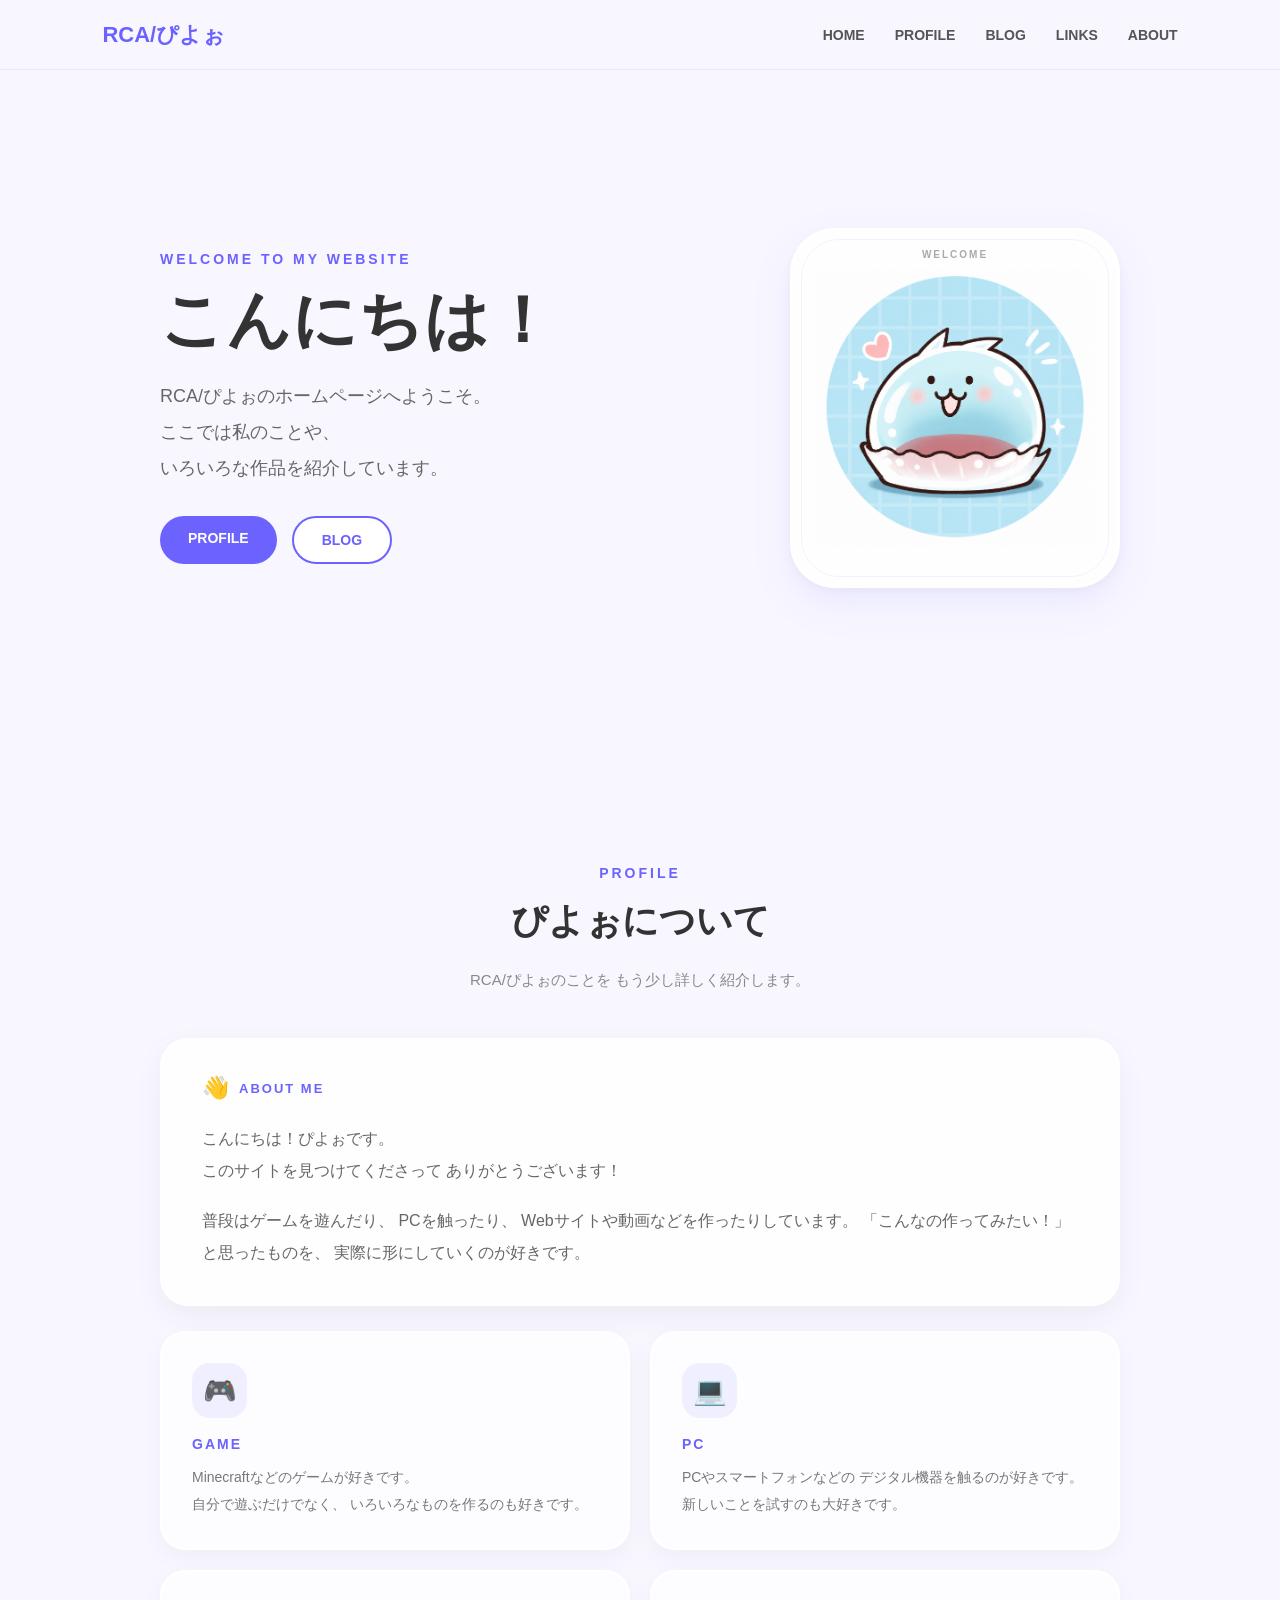
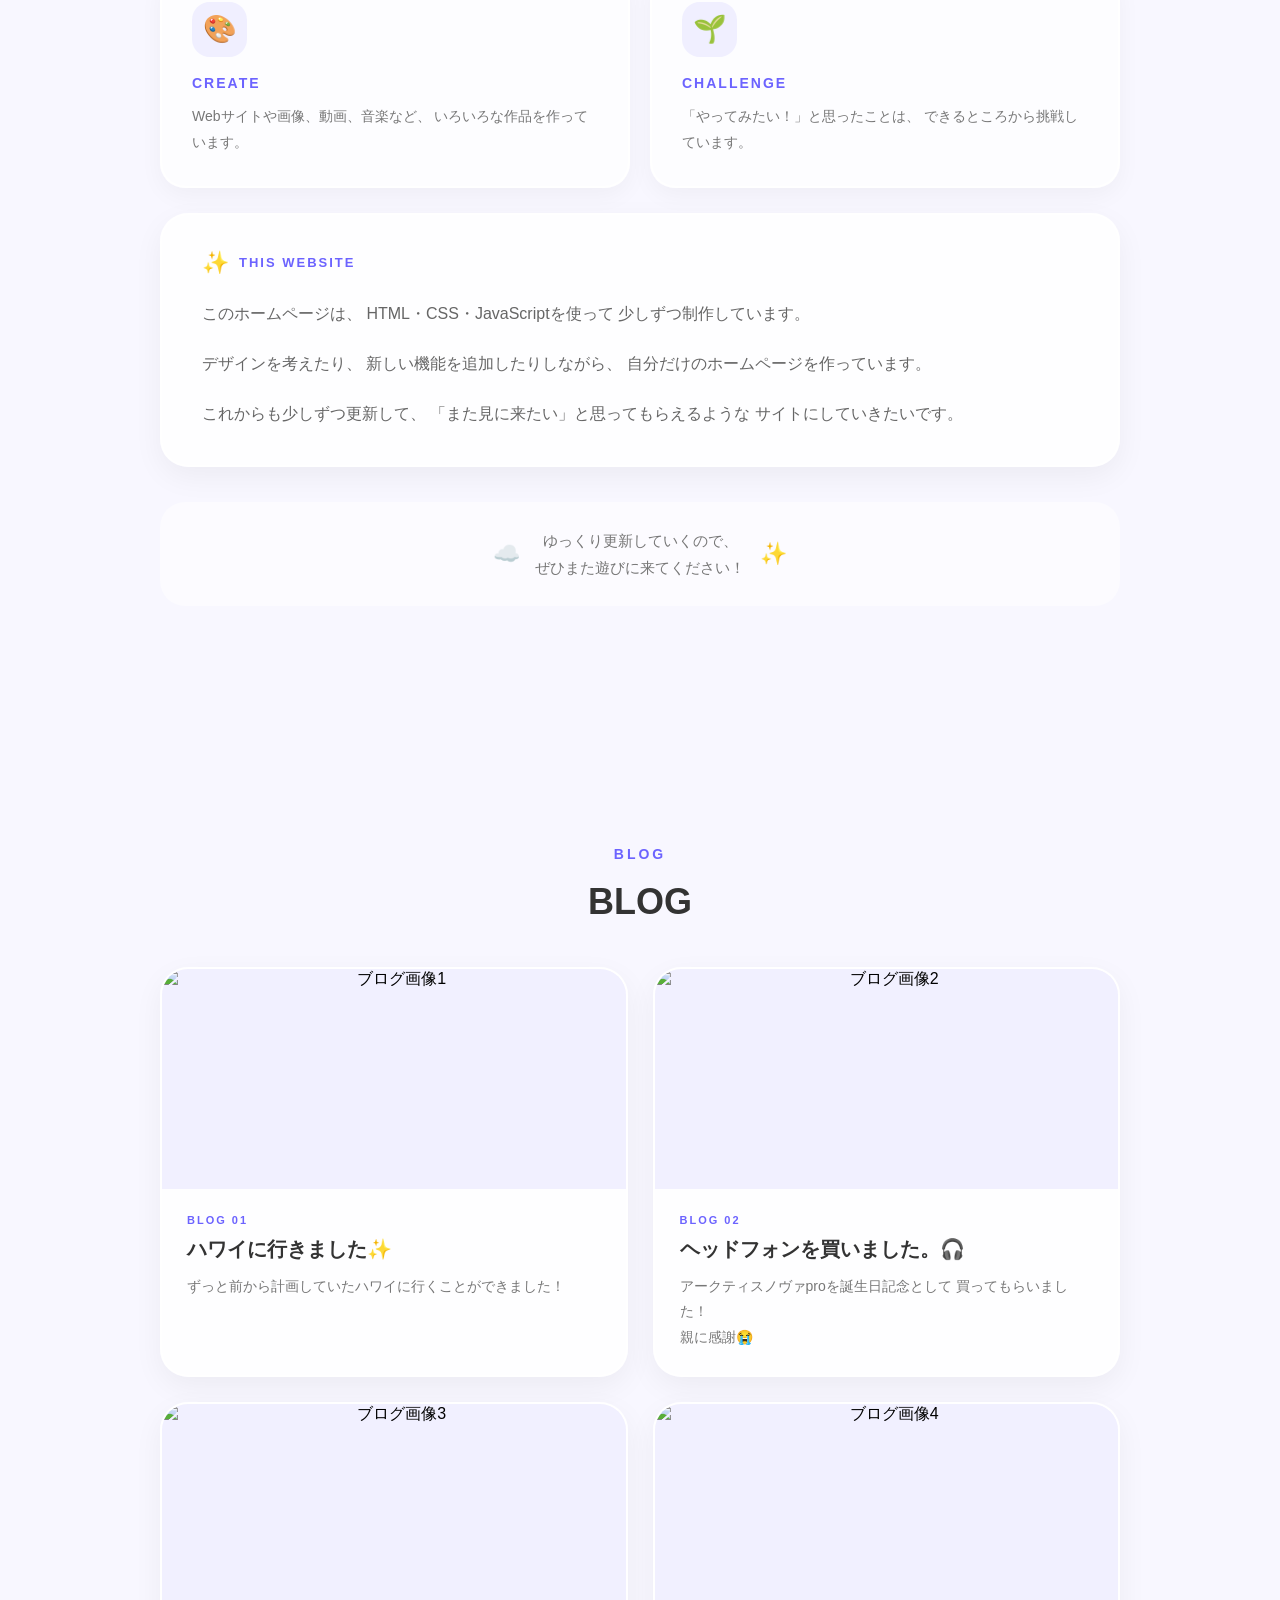
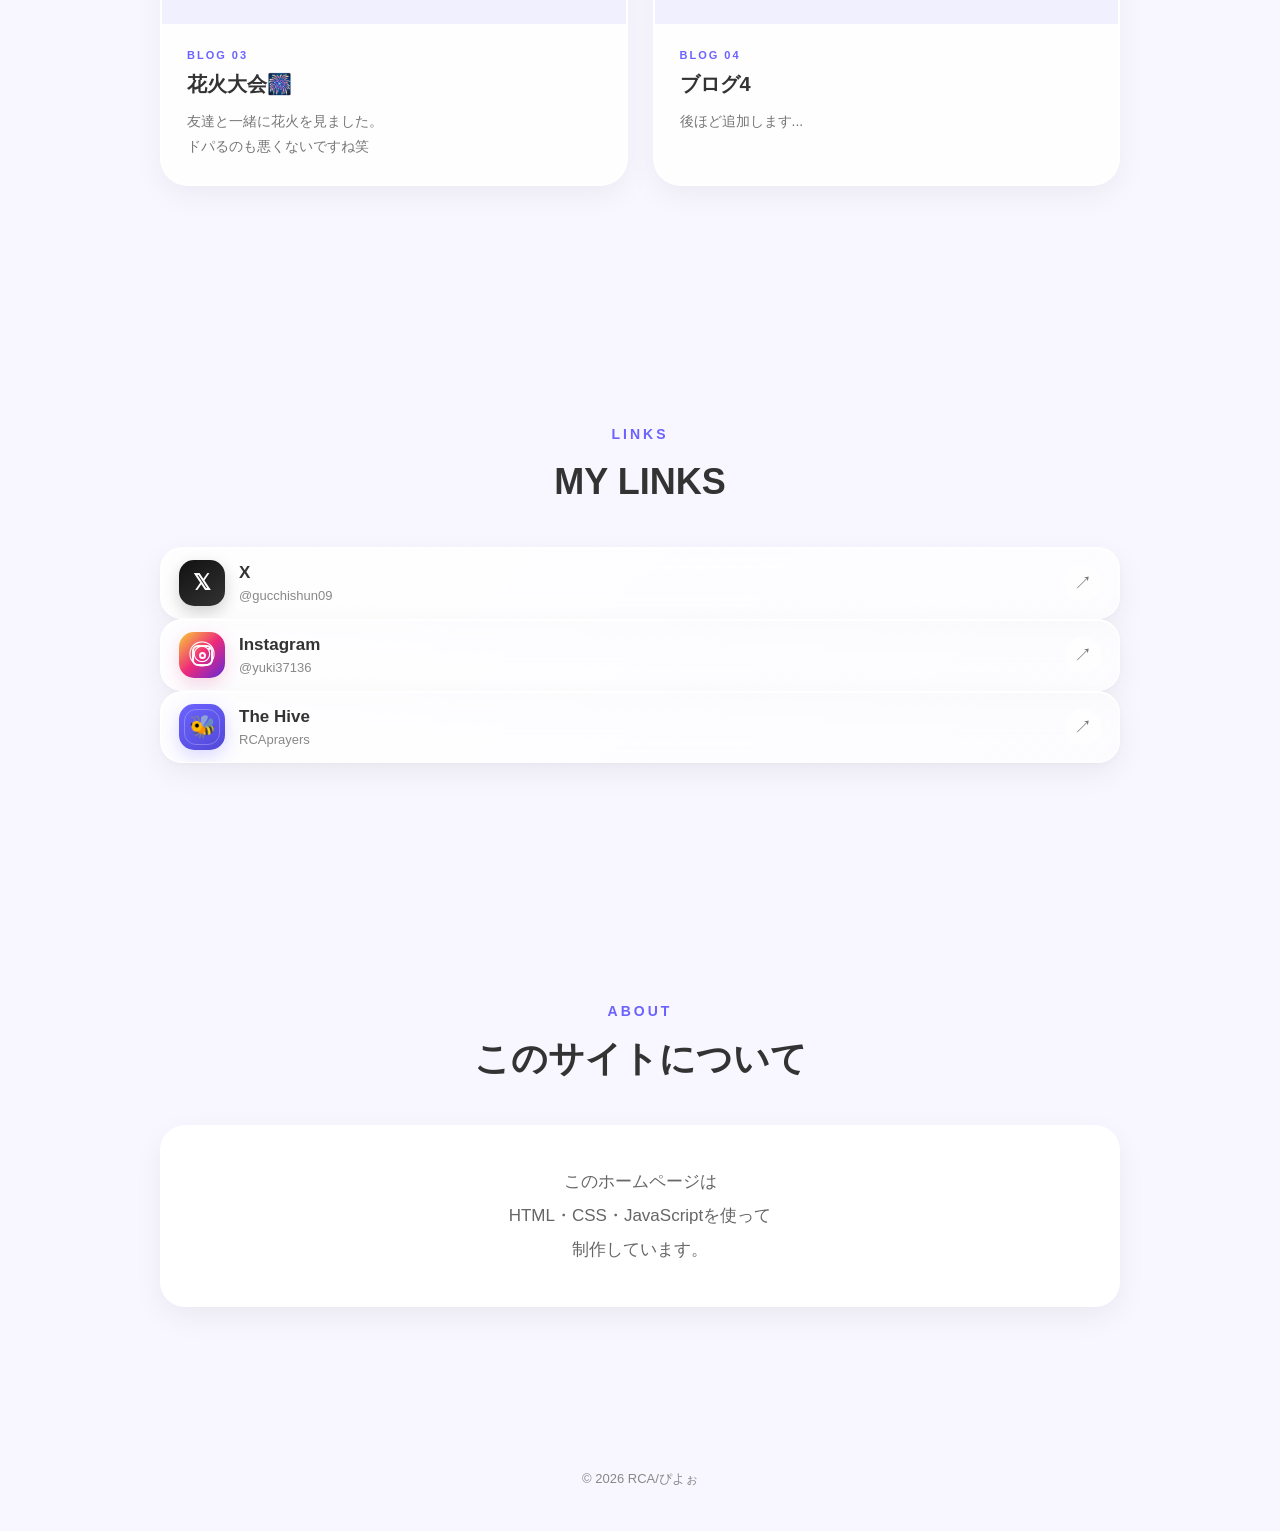
==== commit c2d60b50: "Add files via upload" ====
--- a/index.html
+++ b/index.html
@@ -2,7 +2,6 @@
 <html lang="ja">
 
 <head>
-
     <meta charset="UTF-8">
 
     <meta
@@ -14,20 +13,18 @@
 
     <link
         rel="stylesheet"
-        href="style.css?v=5"
+        href="style.css?v=6"
     >
 
     <link
         rel="icon"
         type="image/png"
-        href="cat.png?v=5"
+        href="cat.png?v=6"
     >
-
 </head>
 
 
 <body>
-
 
 <!-- =========================
      Loading
@@ -51,7 +48,6 @@
 </div>
 
 
-
 <!-- =========================
      Header
 ========================= -->
@@ -61,7 +57,6 @@
     <div class="logo">
         RCA/ぴよぉ
     </div>
-
 
     <nav>
 
@@ -88,7 +83,6 @@
     </nav>
 
 </header>
-
 
 
 <!-- =========================
@@ -113,22 +107,15 @@
             WELCOME TO MY WEBSITE
         </p>
 
-
         <h1>
             こんにちは！
         </h1>
 
-
         <p class="description">
-
             RCA/ぴよぉのホームページへようこそ。<br>
-
             ここでは私のことや、<br>
-
             いろいろな作品を紹介しています。
-
         </p>
-
 
         <div class="buttons">
 
@@ -139,7 +126,6 @@
                 PROFILE
             </a>
 
-
             <a
                 href="#blog"
                 class="button secondary"
@@ -152,7 +138,6 @@
     </div>
 
 
-
     <!-- メイン画像 -->
 
     <div class="hero-image">
@@ -164,7 +149,7 @@
             </span>
 
             <img
-                src="cat.png?v=5"
+                src="cat.png?v=6"
                 alt="猫のイラスト"
             >
 
@@ -173,7 +158,6 @@
     </div>
 
 </section>
-
 
 
 <!-- =========================
@@ -189,19 +173,14 @@
         PROFILE
     </p>
 
-
     <h2>
         ぴよぉについて
     </h2>
 
-
     <p class="profile-intro">
-
         RCA/ぴよぉのことを
         もう少し詳しく紹介します。
-
     </p>
-
 
 
     <!-- ABOUT ME -->
@@ -220,28 +199,20 @@
 
 
         <p>
-
             こんにちは！ぴよぉです。<br>
-
             このサイトを見つけてくださって
             ありがとうございます！
-
         </p>
 
-
         <p>
-
             普段はゲームを遊んだり、
             PCを触ったり、
             Webサイトや動画などを作ったりしています。
-
             「こんなの作ってみたい！」と思ったものを、
             実際に形にしていくのが好きです。
-
         </p>
 
     </div>
-
 
 
     <!-- PROFILE GRID -->
@@ -260,16 +231,12 @@
             </h3>
 
             <p>
-
                 Minecraftなどのゲームが好きです。<br>
-
                 自分で遊ぶだけでなく、
                 いろいろなものを作るのも好きです。
-
             </p>
 
         </div>
-
 
 
         <div class="profile-mini-card">
@@ -283,16 +250,12 @@
             </h3>
 
             <p>
-
                 PCやスマートフォンなどの
                 デジタル機器を触るのが好きです。<br>
-
                 新しいことを試すのも大好きです。
-
             </p>
 
         </div>
-
 
 
         <div class="profile-mini-card">
@@ -306,14 +269,11 @@
             </h3>
 
             <p>
-
                 Webサイトや画像、動画、音楽など、
                 いろいろな作品を作っています。
-
             </p>
 
         </div>
-
 
 
         <div class="profile-mini-card">
@@ -327,16 +287,13 @@
             </h3>
 
             <p>
-
                 「やってみたい！」と思ったことは、
                 できるところから挑戦しています。
-
             </p>
 
         </div>
 
     </div>
-
 
 
     <!-- THIS WEBSITE -->
@@ -355,33 +312,24 @@
 
 
         <p>
-
             このホームページは、
             HTML・CSS・JavaScriptを使って
             少しずつ制作しています。
-
         </p>
 
-
         <p>
-
             デザインを考えたり、
             新しい機能を追加したりしながら、
             自分だけのホームページを作っています。
-
         </p>
 
-
         <p>
-
             これからも少しずつ更新して、
             「また見に来たい」と思ってもらえるような
             サイトにしていきたいです。
-
         </p>
 
     </div>
-
 
 
     <!-- MESSAGE -->
@@ -393,10 +341,8 @@
         </span>
 
         <p>
-
             ゆっくり更新していくので、<br>
             ぜひまた遊びに来てください！
-
         </p>
 
         <span>
@@ -406,7 +352,6 @@
     </div>
 
 </section>
-
 
 
 <!-- =========================
@@ -422,19 +367,15 @@
         BLOG
     </p>
 
-
     <h2>
         BLOG
     </h2>
 
 
-
     <div class="blog-grid">
 
 
-        <!-- =====================
-             BLOG 1
-        ====================== -->
+        <!-- BLOG 1 -->
 
         <article class="blog-card">
 
@@ -458,17 +399,12 @@
                     BLOG 01
                 </p>
 
-
                 <h3>
                     ハワイに行きました✨
                 </h3>
 
-
                 <p>
-
-                    ずっと前から計画していたハワイに
-                    行くことができました！
-
+                    ずっと前から計画していたハワイに行くことができました！
                 </p>
 
             </div>
@@ -476,10 +412,7 @@
         </article>
 
 
-
-        <!-- =====================
-             BLOG 2
-        ====================== -->
+        <!-- BLOG 2 -->
 
         <article class="blog-card">
 
@@ -503,19 +436,14 @@
                     BLOG 02
                 </p>
 
-
                 <h3>
                     ヘッドフォンを買いました。🎧
                 </h3>
 
-
                 <p>
-
-                    アークティスノヴァproを
-                    誕生日記念として買ってもらいました！<br>
-
+                    アークティスノヴァproを誕生日記念として
+                    買ってもらいました！<br>
                     親に感謝😭
-
                 </p>
 
             </div>
@@ -523,10 +451,7 @@
         </article>
 
 
-
-        <!-- =====================
-             BLOG 3
-        ====================== -->
+        <!-- BLOG 3 -->
 
         <article class="blog-card">
 
@@ -550,18 +475,13 @@
                     BLOG 03
                 </p>
 
-
                 <h3>
                     花火大会🎆
                 </h3>
 
-
                 <p>
-
                     友達と一緒に花火を見ました。<br>
-
                     ドパるのも悪くないですね笑
-
                 </p>
 
             </div>
@@ -569,10 +489,7 @@
         </article>
 
 
-
-        <!-- =====================
-             BLOG 4
-        ====================== -->
+        <!-- BLOG 4 -->
 
         <article class="blog-card">
 
@@ -596,12 +513,10 @@
                     BLOG 04
                 </p>
 
-
                 <h3>
                     ブログ4
                 </h3>
 
-
                 <p>
                     後ほど追加します...
                 </p>
@@ -614,7 +529,6 @@
     </div>
 
 </section>
-
 
 
 <!-- =========================
@@ -630,13 +544,11 @@
         LINKS
     </p>
 
-
     <h2>
         MY LINKS
     </h2>
 
 
-
     <div class="links-list">
 
 
@@ -646,7 +558,7 @@
 
         <a
             href="https://x.com/gucchishun09"
-            class="link-card"
+            class="link-card x-link"
             target="_blank"
             rel="noopener noreferrer"
         >
@@ -655,27 +567,23 @@
                 𝕏
             </span>
 
-
             <span class="link-info">
 
                 <span class="link-name">
                     X
                 </span>
 
-
                 <span class="link-description">
                     @gucchishun09
                 </span>
 
             </span>
 
-
             <span class="link-arrow">
                 ↗
             </span>
 
         </a>
-
 
 
         <!-- =====================
@@ -683,8 +591,8 @@
         ====================== -->
 
         <a
-            href="https://www.instagram.com/yuki37136/?hl=ja"
-            class="link-card"
+            href="https://www.instagram.com/yuki37136/"
+            class="link-card instagram-link"
             target="_blank"
             rel="noopener noreferrer"
         >
@@ -693,27 +601,23 @@
                 ◎
             </span>
 
-
             <span class="link-info">
 
                 <span class="link-name">
                     Instagram
                 </span>
 
-
                 <span class="link-description">
                     @yuki37136
                 </span>
 
             </span>
 
-
             <span class="link-arrow">
                 ↗
             </span>
 
         </a>
-
 
 
         <!-- =====================
@@ -722,15 +626,14 @@
 
         <a
             href="https://playhive.com/profile/RCAprayers"
-            class="link-card"
+            class="link-card hive-link"
             target="_blank"
             rel="noopener noreferrer"
         >
 
             <span class="link-icon hive-icon">
-                H
-            </span>
-
+                🐝
+            </span>
 
             <span class="link-info">
 
@@ -738,14 +641,12 @@
                     The Hive
                 </span>
 
-
                 <span class="link-description">
                     RCAprayers
                 </span>
 
             </span>
 
-
             <span class="link-arrow">
                 ↗
             </span>
@@ -756,7 +657,6 @@
     </div>
 
 </section>
-
 
 
 <!-- =========================
@@ -772,7 +672,6 @@
         ABOUT
     </p>
 
-
     <h2>
         このサイトについて
     </h2>
@@ -781,13 +680,9 @@
     <div class="card">
 
         <p>
-
             このホームページは<br>
-
             HTML・CSS・JavaScriptを使って<br>
-
             制作しています。
-
         </p>
 
     </div>
@@ -796,7 +691,6 @@
 
 
 </main>
-
 
 
 <!-- =========================
@@ -810,7 +704,6 @@
     </p>
 
 </footer>
-
 
 
 <!-- =========================
@@ -822,7 +715,6 @@
     class="image-viewer"
     onclick="closeImage(event)"
 >
-
 
     <button
         class="image-viewer-close"
@@ -843,12 +735,15 @@
 </div>
 
 
-
-<!-- =========================
-     Loading Script
+<!-- =========================
+     JavaScript
 ========================= -->
 
 <script>
+
+/* =========================
+   Loading
+========================= */
 
 document.addEventListener(
     "DOMContentLoaded",
@@ -859,7 +754,6 @@
                 "loading"
             );
 
-
         setTimeout(
             function () {
 
@@ -867,7 +761,6 @@
                     "hide"
                 );
 
-
                 setTimeout(
                     function () {
 
@@ -884,7 +777,6 @@
 
     }
 );
-
 
 
 /* =========================
@@ -898,71 +790,49 @@
             "imageViewer"
         );
 
-
     const image =
         document.getElementById(
             "viewerImage"
         );
 
-
     image.src =
         imagePath;
-
 
     viewer.classList.add(
         "show"
     );
 
-
     document.body.style.overflow =
         "hidden";
-
 }
 
 
-
-/* =========================
-   Close Image
-========================= */
-
 function closeImage(event) {
-
-    /*
-     * 拡大された画像そのものを
-     * タップした場合は閉じない
-     */
 
     if (
         event &&
         event.target.id ===
         "viewerImage"
     ) {
-
         return;
-
     }
-
 
     const viewer =
         document.getElementById(
             "imageViewer"
         );
 
-
     viewer.classList.remove(
         "show"
     );
 
-
     document.body.style.overflow =
         "";
-
 }
 
 
-
 /* =========================
-   ESCキー
+   ESC Key
 ========================= */
 
 document.addEventListener(
@@ -985,4 +855,5 @@
 
 
 </body>
+
 </html>
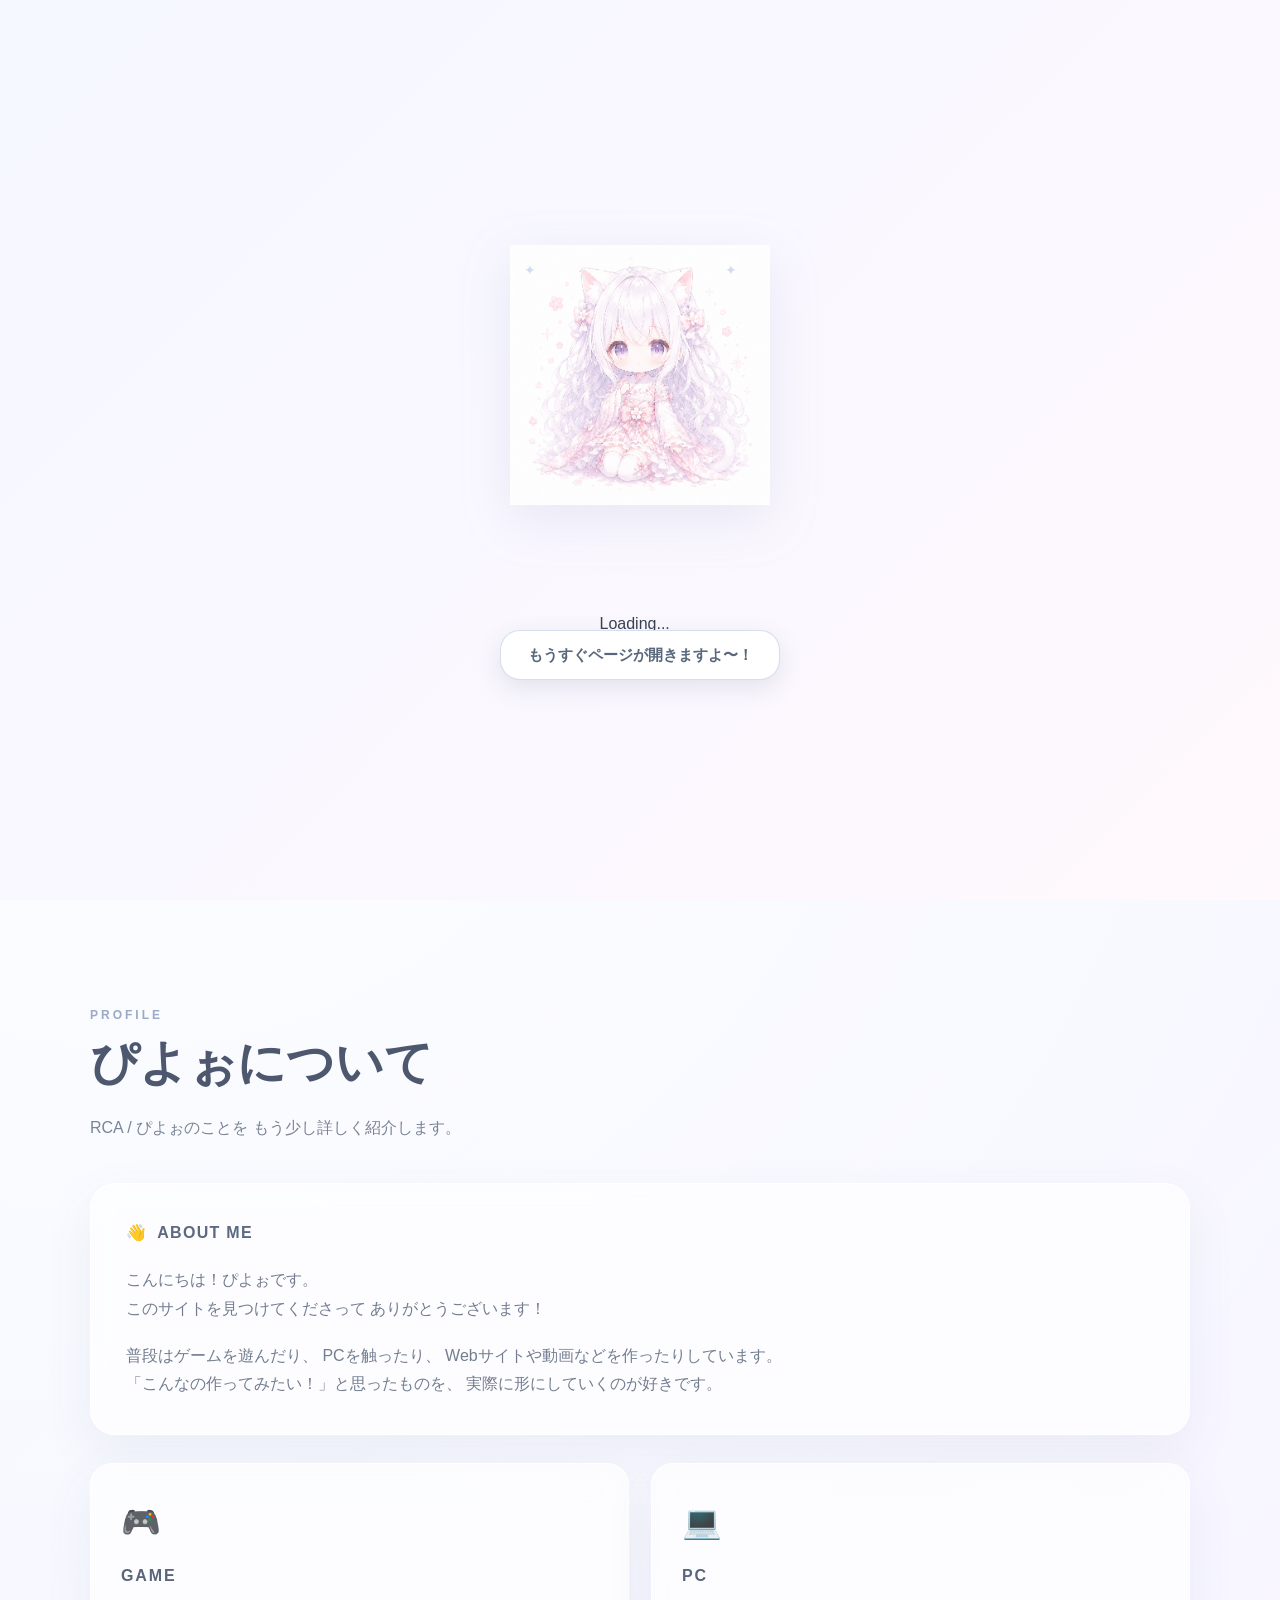
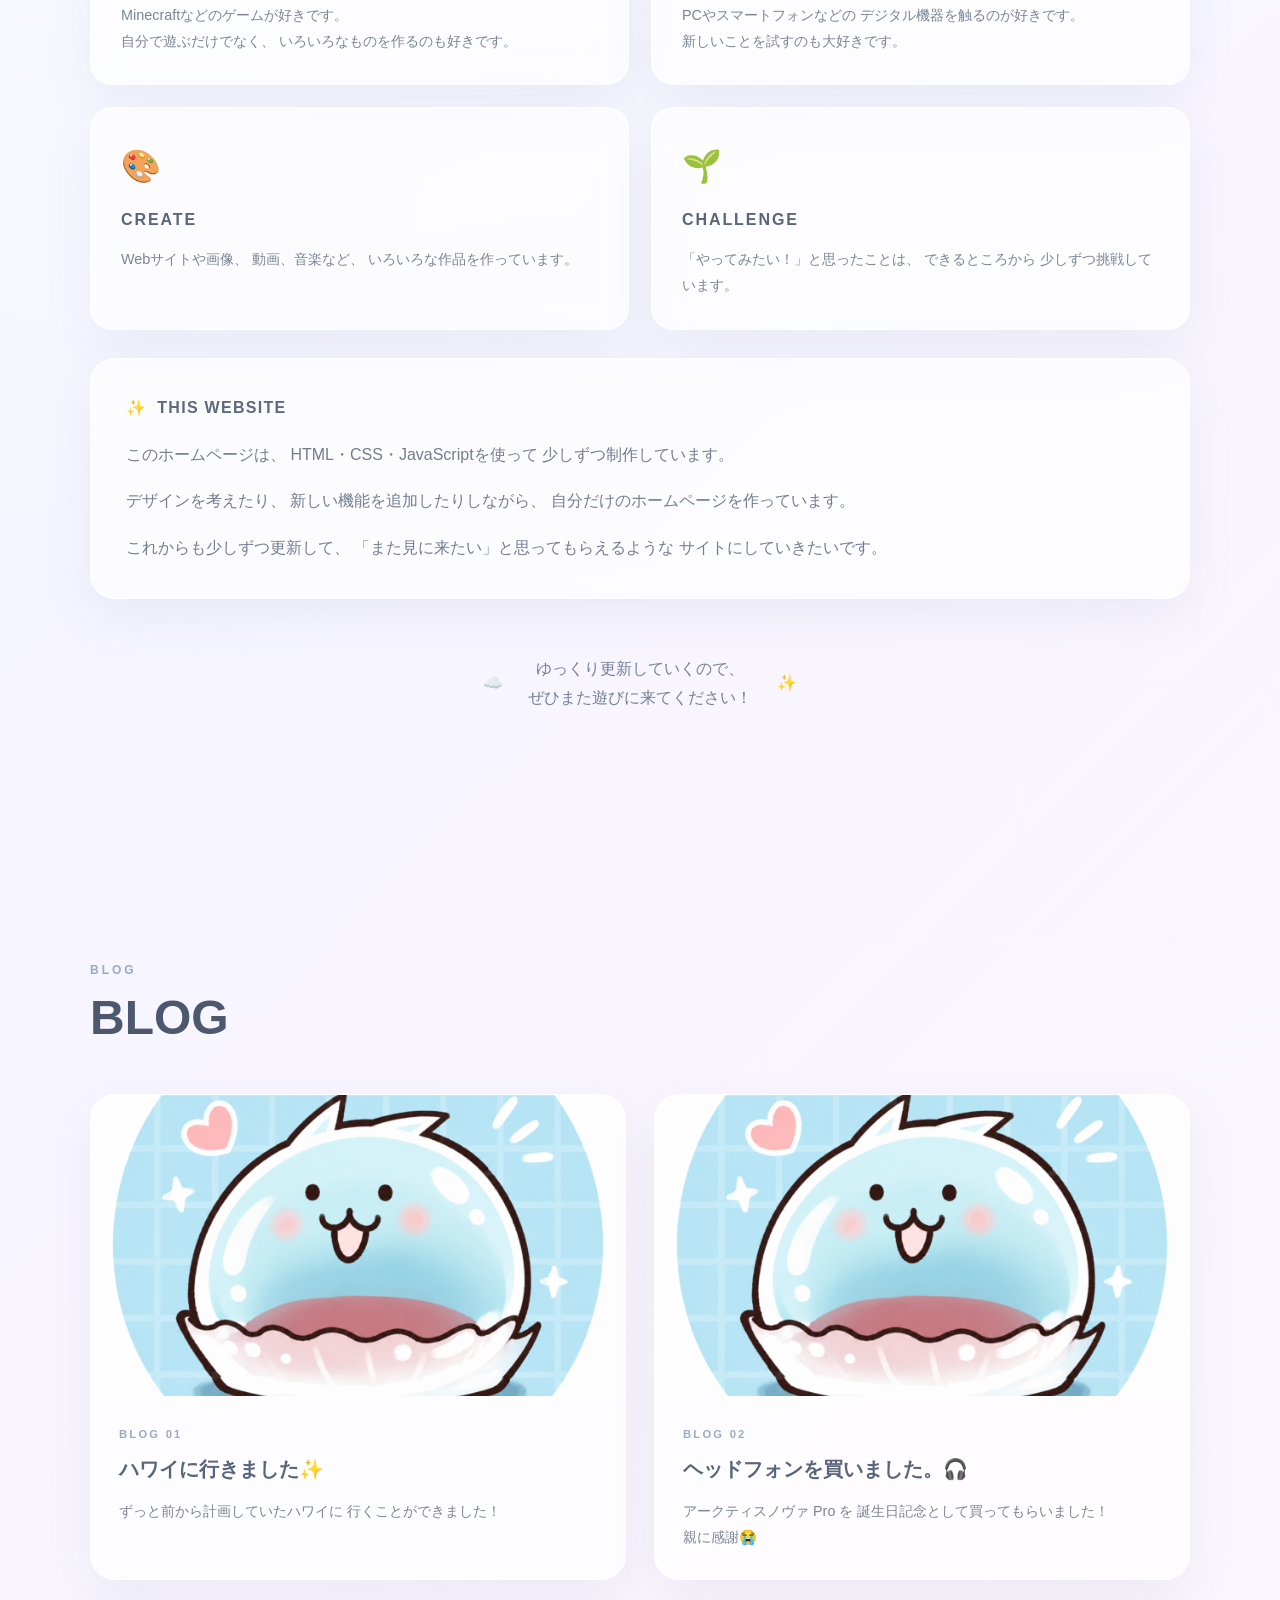
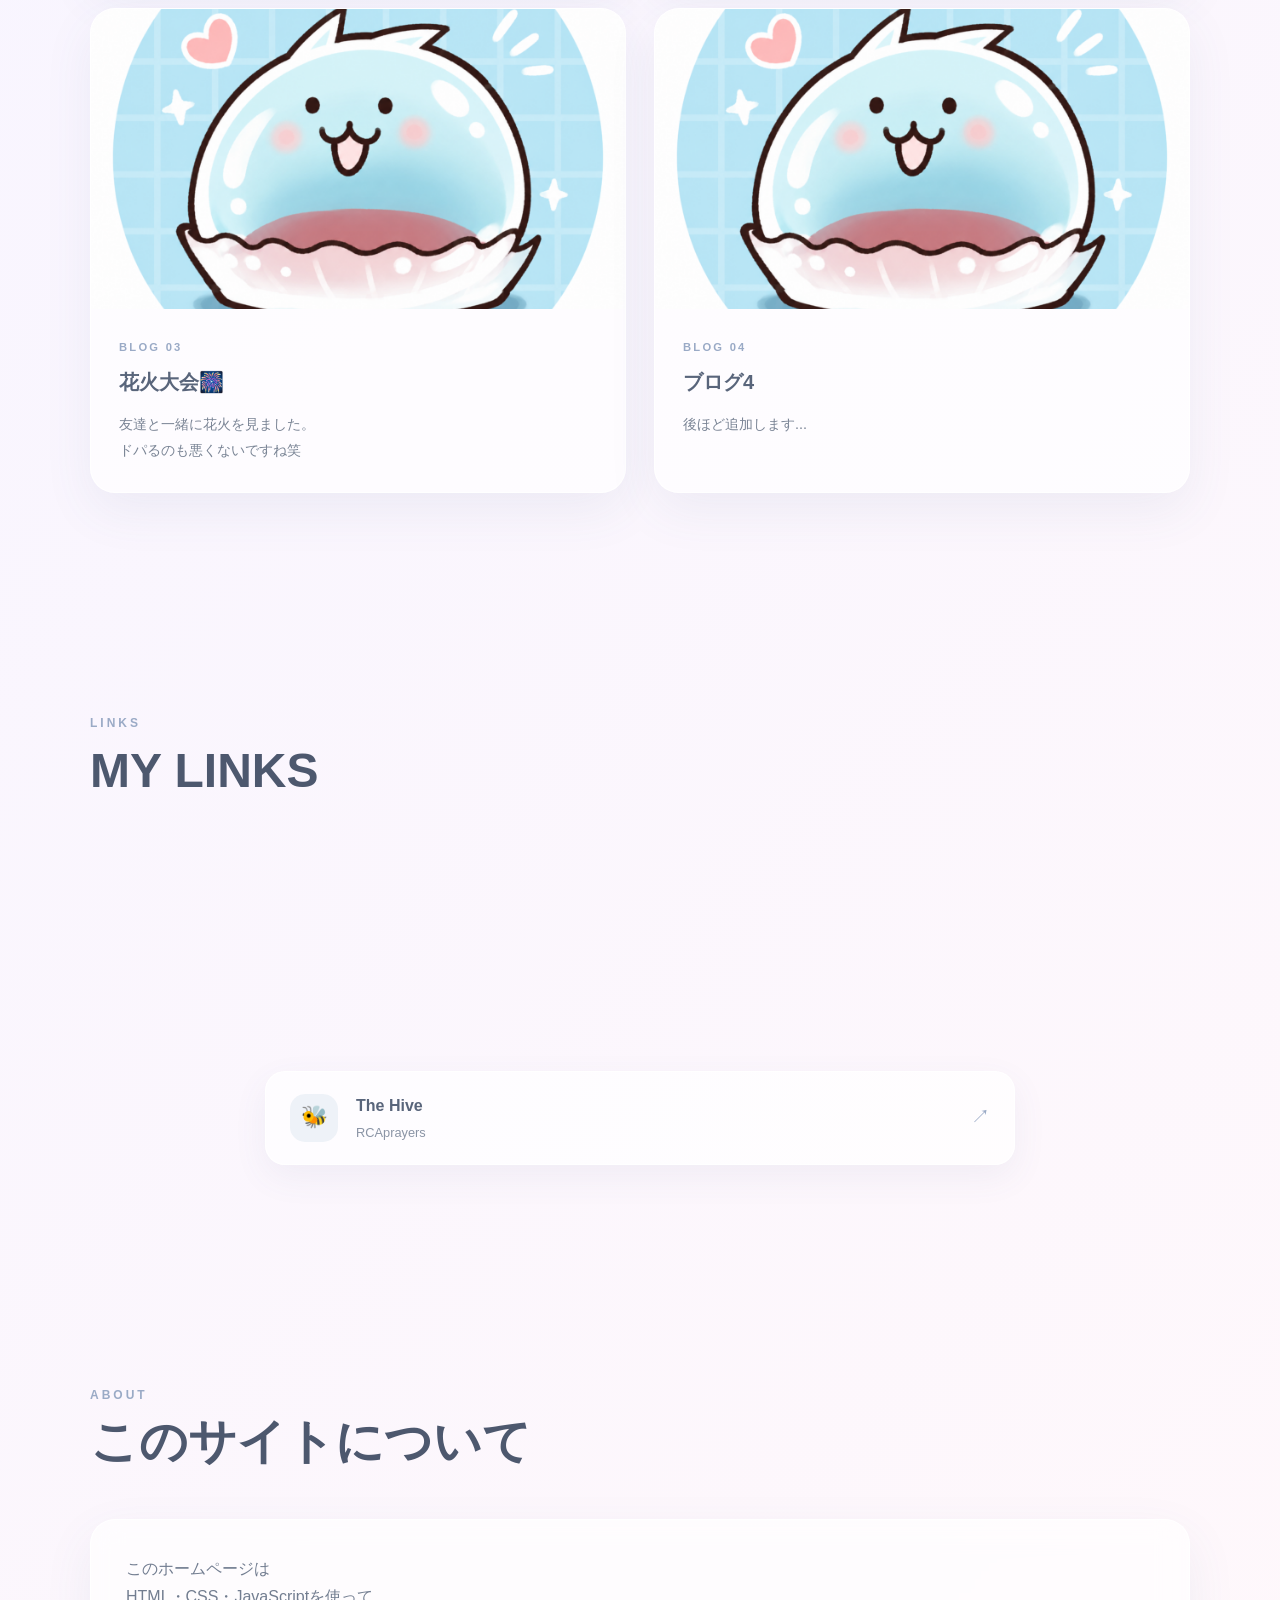
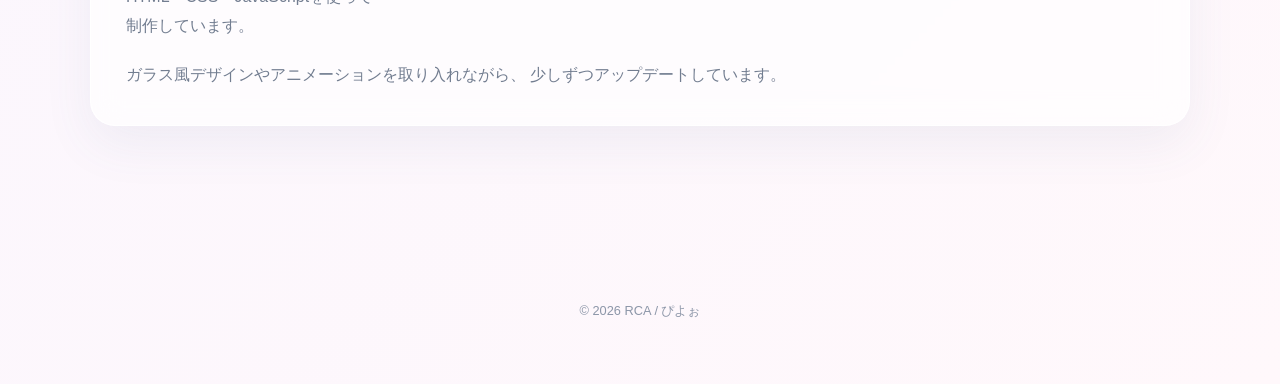
==== commit ddad1b87: "Add files via upload" ====
--- a/index.html
+++ b/index.html
@@ -3,31 +3,22 @@
 
 <head>
     <meta charset="UTF-8">
-
-    <meta
-        name="viewport"
-        content="width=device-width, initial-scale=1.0"
-    >
-
-    <title>RCA/ぴよぉのホームページ</title>
-
-    <link
-        rel="stylesheet"
-        href="style.css?v=6"
-    >
+    <meta name="viewport" content="width=device-width, initial-scale=1.0">
+
+    <title>RCA / ぴよぉのホームページ</title>
+
+    <link rel="stylesheet" href="style.css">
 
     <link
         rel="icon"
         type="image/png"
-        href="cat.png?v=6"
+        href="cat.png"
     >
 </head>
 
-
 <body>
-
 <!-- =========================
-     Loading
+     Loading Screen
 ========================= -->
 
 <div id="loading">
@@ -35,6 +26,7 @@
     <div class="loading-image-box">
 
         <img
+            id="loadingImage"
             src="irasuto.png"
             alt="Loading"
         >
@@ -46,110 +38,106 @@
     </p>
 
 </div>
-
-
 <!-- =========================
-     Header
+     Last Updated
 ========================= -->
 
-<header>
-
-    <div class="logo">
-        RCA/ぴよぉ
-    </div>
-
-    <nav>
-
-        <a href="#home">
-            HOME
-        </a>
-
-        <a href="#profile">
-            PROFILE
-        </a>
-
-        <a href="#blog">
-            BLOG
-        </a>
-
-        <a href="#links">
-            LINKS
-        </a>
-
-        <a href="#about">
-            ABOUT
-        </a>
-
-    </nav>
-
-</header>
-
-
-<!-- =========================
-     Main
-========================= -->
-
-<main>
-
-
-<!-- =========================
-     HOME
-========================= -->
-
-<section
-    id="home"
-    class="hero"
->
-
-    <div class="hero-text">
-
-        <p class="small-title">
-            WELCOME TO MY WEBSITE
-        </p>
-
-        <h1>
-            こんにちは！
-        </h1>
-
-        <p class="description">
-            RCA/ぴよぉのホームページへようこそ。<br>
-            ここでは私のことや、<br>
-            いろいろな作品を紹介しています。
-        </p>
-
-        <div class="buttons">
-
-            <a
-                href="#profile"
-                class="button"
-            >
-                PROFILE
-            </a>
-
-            <a
-                href="#blog"
-                class="button secondary"
-            >
-                BLOG
-            </a>
-
+<div class="last-updated">
+    最終更新：2026年8月20日
+</div>
+
+<body>
+
+    <!-- =========================
+         Header
+    ========================= -->
+
+    <header>
+
+        <div class="logo">
+            RCA / ぴよぉ
         </div>
 
-    </div>
-
-
-    <!-- メイン画像 -->
-
-    <div class="hero-image">
-
-        <div class="image-card">
-
-            <span class="image-label">
-                WELCOME
-            </span>
+        <nav>
+            <a href="#home">HOME</a>
+            <a href="#profile">PROFILE</a>
+            <a href="#blog">BLOG</a>
+            <a href="#links">LINKS</a>
+            <a href="#about">ABOUT</a>
+        </nav>
+
+    </header>
+
+
+    <!-- =========================
+         Main
+    ========================= -->
+
+    <main>
+
+
+        <!-- =========================
+             HOME
+        ========================= -->
+
+        <section id="home" class="hero">
+
+            <div class="hero-text">
+
+                <p class="small-title">
+                    WELCOME TO MY WEBSITE
+                </p>
+
+                <h1>
+                    こんにちは！
+                </h1>
+
+                <p class="description">
+                    RCA / ぴよぉのホームページへようこそ。<br>
+                    ここでは私のことや、<br>
+                    いろいろな作品を紹介しています。
+                </p>
+
+                <div class="buttons">
+
+                    <a
+                        href="#profile"
+                        class="button"
+                    >
+                        PROFILE
+                    </a>
+
+                    <a
+                        href="#blog"
+                        class="button secondary"
+                    >
+                        BLOG
+                    </a>
+
+                </div>
+
+            </div>
+
+
+            <!-- Hero Image -->
+
+          <div class="hero-image fade-up delay-1">
+
+    <div class="image-card">
+
+        <span class="image-label">
+            WELCOME
+        </span>
+
+        <div class="cat-with-message">
+
+            <div class="cat-message">
+                こんにちは！<br>
+                そしてようこそ！
+            </div>
 
             <img
-                src="cat.png?v=6"
+                src="cat.png"
                 alt="猫のイラスト"
             >
 
@@ -157,703 +145,579 @@
 
     </div>
 
-</section>
-
-
-<!-- =========================
-     PROFILE
+</div>
+
+        </section>
+
+
+        <!-- =========================
+             PROFILE
+        ========================= -->
+
+        <section
+            id="profile"
+            class="section"
+        >
+
+            <p class="section-title">
+                PROFILE
+            </p>
+
+            <h2>
+                ぴよぉについて
+            </h2>
+
+            <p class="profile-intro">
+                RCA / ぴよぉのことを
+                もう少し詳しく紹介します。
+            </p>
+
+
+            <!-- ABOUT ME -->
+
+            <div class="profile-card">
+
+                <div class="profile-card-title">
+                    <span>👋</span>
+                    ABOUT ME
+                </div>
+
+                <p>
+                    こんにちは！ぴよぉです。<br>
+                    このサイトを見つけてくださって
+                    ありがとうございます！
+                </p>
+
+                <p>
+                    普段はゲームを遊んだり、
+                    PCを触ったり、
+                    Webサイトや動画などを作ったりしています。<br>
+                    「こんなの作ってみたい！」と思ったものを、
+                    実際に形にしていくのが好きです。
+                </p>
+
+            </div>
+
+
+            <!-- PROFILE GRID -->
+
+            <div class="profile-grid">
+
+                <div class="profile-mini-card">
+
+                    <div class="profile-icon">
+                        🎮
+                    </div>
+
+                    <h3>
+                        GAME
+                    </h3>
+
+                    <p>
+                        Minecraftなどのゲームが好きです。<br>
+                        自分で遊ぶだけでなく、
+                        いろいろなものを作るのも好きです。
+                    </p>
+
+                </div>
+
+
+                <div class="profile-mini-card">
+
+                    <div class="profile-icon">
+                        💻
+                    </div>
+
+                    <h3>
+                        PC
+                    </h3>
+
+                    <p>
+                        PCやスマートフォンなどの
+                        デジタル機器を触るのが好きです。<br>
+                        新しいことを試すのも大好きです。
+                    </p>
+
+                </div>
+
+
+                <div class="profile-mini-card">
+
+                    <div class="profile-icon">
+                        🎨
+                    </div>
+
+                    <h3>
+                        CREATE
+                    </h3>
+
+                    <p>
+                        Webサイトや画像、
+                        動画、音楽など、
+                        いろいろな作品を作っています。
+                    </p>
+
+                </div>
+
+
+                <div class="profile-mini-card">
+
+                    <div class="profile-icon">
+                        🌱
+                    </div>
+
+                    <h3>
+                        CHALLENGE
+                    </h3>
+
+                    <p>
+                        「やってみたい！」と思ったことは、
+                        できるところから
+                        少しずつ挑戦しています。
+                    </p>
+
+                </div>
+
+            </div>
+
+
+            <!-- THIS WEBSITE -->
+
+            <div class="profile-card site-message">
+
+                <div class="profile-card-title">
+                    <span>✨</span>
+                    THIS WEBSITE
+                </div>
+
+                <p>
+                    このホームページは、
+                    HTML・CSS・JavaScriptを使って
+                    少しずつ制作しています。
+                </p>
+
+                <p>
+                    デザインを考えたり、
+                    新しい機能を追加したりしながら、
+                    自分だけのホームページを作っています。
+                </p>
+
+                <p>
+                    これからも少しずつ更新して、
+                    「また見に来たい」と思ってもらえるような
+                    サイトにしていきたいです。
+                </p>
+
+            </div>
+
+
+            <!-- MESSAGE -->
+
+            <div class="profile-message">
+
+                <span>☁️</span>
+
+                <p>
+                    ゆっくり更新していくので、<br>
+                    ぜひまた遊びに来てください！
+                </p>
+
+                <span>✨</span>
+
+            </div>
+
+        </section>
+
+
+        <!-- =========================
+             BLOG
+        ========================= -->
+
+        <section
+            id="blog"
+            class="section"
+        >
+
+            <p class="section-title">
+                BLOG
+            </p>
+
+            <h2>
+                BLOG
+            </h2>
+
+
+            <div class="blog-grid">
+
+
+                <!-- BLOG 01 -->
+
+                <article class="blog-card">
+
+                    <div
+                        class="blog-image"
+                        onclick="openImage('gazou1.png')"
+                    >
+
+                        <img
+                            src="gazou1.png"
+                            alt="ブログ画像1"
+                        >
+
+                    </div>
+
+                    <div class="blog-content">
+
+                        <p class="blog-number">
+                            BLOG 01
+                        </p>
+
+                        <h3>
+                            ハワイに行きました✨
+                        </h3>
+
+                        <p>
+                            ずっと前から計画していたハワイに
+                            行くことができました！
+                        </p>
+
+                    </div>
+
+                </article>
+
+
+                <!-- BLOG 02 -->
+
+                <article class="blog-card">
+
+                    <div
+                        class="blog-image"
+                        onclick="openImage('gazou2.png')"
+                    >
+
+                        <img
+                            src="gazou2.png"
+                            alt="ブログ画像2"
+                        >
+
+                    </div>
+
+                    <div class="blog-content">
+
+                        <p class="blog-number">
+                            BLOG 02
+                        </p>
+
+                        <h3>
+                            ヘッドフォンを買いました。🎧
+                        </h3>
+
+                        <p>
+                            アークティスノヴァ Pro を
+                            誕生日記念として買ってもらいました！<br>
+                            親に感謝😭
+                        </p>
+
+                    </div>
+
+                </article>
+
+
+                <!-- BLOG 03 -->
+
+                <article class="blog-card">
+
+                    <div
+                        class="blog-image"
+                        onclick="openImage('gazou3.png')"
+                    >
+
+                        <img
+                            src="gazou3.png"
+                            alt="ブログ画像3"
+                        >
+
+                    </div>
+
+                    <div class="blog-content">
+
+                        <p class="blog-number">
+                            BLOG 03
+                        </p>
+
+                        <h3>
+                            花火大会🎆
+                        </h3>
+
+                        <p>
+                            友達と一緒に花火を見ました。<br>
+                            ドパるのも悪くないですね笑
+                        </p>
+
+                    </div>
+
+                </article>
+
+
+                <!-- BLOG 04 -->
+
+                <article class="blog-card">
+
+                    <div
+                        class="blog-image"
+                        onclick="openImage('gazou4.png')"
+                    >
+
+                        <img
+                            src="gazou4.png"
+                            alt="ブログ画像4"
+                        >
+
+                    </div>
+
+                    <div class="blog-content">
+
+                        <p class="blog-number">
+                            BLOG 04
+                        </p>
+
+                        <h3>
+                            ブログ4
+                        </h3>
+
+                        <p>
+                            後ほど追加します...
+                        </p>
+
+                    </div>
+
+                </article>
+
+            </div>
+
+        </section>
+
+
+        <!-- =========================
+             LINKS
+        ========================= -->
+
+        <section
+            id="links"
+            class="section"
+        >
+
+            <p class="section-title">
+                LINKS
+            </p>
+
+            <h2>
+                MY LINKS
+            </h2>
+
+
+            <div class="links-list">
+
+
+                <!-- X -->
+
+                <a
+                    href="https://x.com/gucchishun09"
+                    class="link-card"
+                    target="_blank"
+                    rel="noopener noreferrer"
+                >
+
+                    <span class="link-icon">
+                        𝕏
+                    </span>
+
+                    <span class="link-info">
+
+                        <span class="link-name">
+                            X
+                        </span>
+
+                        <span class="link-description">
+                            @gucchishun09
+                        </span>
+
+                    </span>
+
+                    <span class="link-arrow">
+                        ↗
+                    </span>
+
+                </a>
+
+
+                <!-- Instagram -->
+
+                <a
+                    href="https://www.instagram.com/yuki37136/?hl=ja"
+                    class="link-card"
+                    target="_blank"
+                    rel="noopener noreferrer"
+                >
+
+                    <span class="link-icon">
+                        📷
+                    </span>
+
+                    <span class="link-info">
+
+                        <span class="link-name">
+                            Instagram
+                        </span>
+
+                        <span class="link-description">
+                            @yuki37136
+                        </span>
+
+                    </span>
+
+                    <span class="link-arrow">
+                        ↗
+                    </span>
+
+                </a>
+
+
+                <!-- The Hive -->
+
+                <a
+                    href="https://playhive.com/profile/RCAprayers"
+                    class="link-card"
+                    target="_blank"
+                    rel="noopener noreferrer"
+                >
+
+                    <span class="link-icon">
+                        🐝
+                    </span>
+
+                    <span class="link-info">
+
+                        <span class="link-name">
+                            The Hive
+                        </span>
+
+                        <span class="link-description">
+                            RCAprayers
+                        </span>
+
+                    </span>
+
+                    <span class="link-arrow">
+                        ↗
+                    </span>
+
+                </a>
+
+            </div>
+
+        </section>
+
+
+        <!-- =========================
+             ABOUT
+        ========================= -->
+
+        <section
+            id="about"
+            class="section"
+        >
+
+            <p class="section-title">
+                ABOUT
+            </p>
+
+            <h2>
+                このサイトについて
+            </h2>
+
+
+            <div class="card">
+
+                <p>
+                    このホームページは<br>
+                    HTML・CSS・JavaScriptを使って<br>
+                    制作しています。
+                </p>
+
+                <p>
+                    ガラス風デザインやアニメーションを取り入れながら、
+                    少しずつアップデートしています。
+                </p>
+
+            </div>
+
+        </section>
+
+    </main>
+
+    <!-- =========================
+     Back To Top
 ========================= -->
 
-<section
-    id="profile"
-    class="section profile-section"
+<button
+    id="backToTop"
+    type="button"
+    aria-label="ページトップへ戻る"
 >
-
-    <p class="section-title">
-        PROFILE
-    </p>
-
-    <h2>
-        ぴよぉについて
-    </h2>
-
-    <p class="profile-intro">
-        RCA/ぴよぉのことを
-        もう少し詳しく紹介します。
-    </p>
-
-
-    <!-- ABOUT ME -->
-
-    <div class="profile-card">
-
-        <div class="profile-card-title">
-
-            <span>
-                👋
-            </span>
-
-            ABOUT ME
-
-        </div>
-
+    <img
+        src="irasuto.png"
+        alt="TOP"
+    >
+
+    <span>↑ TOP</span>
+</button>
+    <!-- =========================
+         Footer
+    ========================= -->
+
+    <footer>
 
         <p>
-            こんにちは！ぴよぉです。<br>
-            このサイトを見つけてくださって
-            ありがとうございます！
+            © 2026 RCA / ぴよぉ
         </p>
 
-        <p>
-            普段はゲームを遊んだり、
-            PCを触ったり、
-            Webサイトや動画などを作ったりしています。
-            「こんなの作ってみたい！」と思ったものを、
-            実際に形にしていくのが好きです。
-        </p>
+    </footer>
+
+
+    <!-- =========================
+         Image Viewer
+    ========================= -->
+
+    <div
+        id="imageViewer"
+        class="image-viewer"
+        onclick="closeImage(event)"
+    >
+
+        <button
+            class="image-viewer-close"
+            type="button"
+            onclick="closeImage()"
+            aria-label="閉じる"
+        >
+            ×
+        </button>
+
+        <img
+            id="viewerImage"
+            src=""
+            alt="拡大画像"
+        >
 
     </div>
 
 
-    <!-- PROFILE GRID -->
-
-    <div class="profile-grid">
-
-
-        <div class="profile-mini-card">
-
-            <div class="profile-icon">
-                🎮
-            </div>
-
-            <h3>
-                GAME
-            </h3>
-
-            <p>
-                Minecraftなどのゲームが好きです。<br>
-                自分で遊ぶだけでなく、
-                いろいろなものを作るのも好きです。
-            </p>
-
-        </div>
-
-
-        <div class="profile-mini-card">
-
-            <div class="profile-icon">
-                💻
-            </div>
-
-            <h3>
-                PC
-            </h3>
-
-            <p>
-                PCやスマートフォンなどの
-                デジタル機器を触るのが好きです。<br>
-                新しいことを試すのも大好きです。
-            </p>
-
-        </div>
-
-
-        <div class="profile-mini-card">
-
-            <div class="profile-icon">
-                🎨
-            </div>
-
-            <h3>
-                CREATE
-            </h3>
-
-            <p>
-                Webサイトや画像、動画、音楽など、
-                いろいろな作品を作っています。
-            </p>
-
-        </div>
-
-
-        <div class="profile-mini-card">
-
-            <div class="profile-icon">
-                🌱
-            </div>
-
-            <h3>
-                CHALLENGE
-            </h3>
-
-            <p>
-                「やってみたい！」と思ったことは、
-                できるところから挑戦しています。
-            </p>
-
-        </div>
-
-    </div>
-
-
-    <!-- THIS WEBSITE -->
-
-    <div class="profile-card site-message">
-
-        <div class="profile-card-title">
-
-            <span>
-                ✨
-            </span>
-
-            THIS WEBSITE
-
-        </div>
-
-
-        <p>
-            このホームページは、
-            HTML・CSS・JavaScriptを使って
-            少しずつ制作しています。
-        </p>
-
-        <p>
-            デザインを考えたり、
-            新しい機能を追加したりしながら、
-            自分だけのホームページを作っています。
-        </p>
-
-        <p>
-            これからも少しずつ更新して、
-            「また見に来たい」と思ってもらえるような
-            サイトにしていきたいです。
-        </p>
-
-    </div>
-
-
-    <!-- MESSAGE -->
-
-    <div class="profile-message">
-
-        <span>
-            ☁️
-        </span>
-
-        <p>
-            ゆっくり更新していくので、<br>
-            ぜひまた遊びに来てください！
-        </p>
-
-        <span>
-            ✨
-        </span>
-
-    </div>
-
-</section>
-
-
-<!-- =========================
-     BLOG
-========================= -->
-
-<section
-    id="blog"
-    class="section"
->
-
-    <p class="section-title">
-        BLOG
-    </p>
-
-    <h2>
-        BLOG
-    </h2>
-
-
-    <div class="blog-grid">
-
-
-        <!-- BLOG 1 -->
-
-        <article class="blog-card">
-
-            <button
-                class="blog-image"
-                type="button"
-                onclick="openImage('gazou1.png')"
-            >
-
-                <img
-                    src="gazou1.png"
-                    alt="ブログ画像1"
-                >
-
-            </button>
-
-
-            <div class="blog-content">
-
-                <p class="blog-number">
-                    BLOG 01
-                </p>
-
-                <h3>
-                    ハワイに行きました✨
-                </h3>
-
-                <p>
-                    ずっと前から計画していたハワイに行くことができました！
-                </p>
-
-            </div>
-
-        </article>
-
-
-        <!-- BLOG 2 -->
-
-        <article class="blog-card">
-
-            <button
-                class="blog-image"
-                type="button"
-                onclick="openImage('gazou2.png')"
-            >
-
-                <img
-                    src="gazou2.png"
-                    alt="ブログ画像2"
-                >
-
-            </button>
-
-
-            <div class="blog-content">
-
-                <p class="blog-number">
-                    BLOG 02
-                </p>
-
-                <h3>
-                    ヘッドフォンを買いました。🎧
-                </h3>
-
-                <p>
-                    アークティスノヴァproを誕生日記念として
-                    買ってもらいました！<br>
-                    親に感謝😭
-                </p>
-
-            </div>
-
-        </article>
-
-
-        <!-- BLOG 3 -->
-
-        <article class="blog-card">
-
-            <button
-                class="blog-image"
-                type="button"
-                onclick="openImage('gazou3.png')"
-            >
-
-                <img
-                    src="gazou3.png"
-                    alt="ブログ画像3"
-                >
-
-            </button>
-
-
-            <div class="blog-content">
-
-                <p class="blog-number">
-                    BLOG 03
-                </p>
-
-                <h3>
-                    花火大会🎆
-                </h3>
-
-                <p>
-                    友達と一緒に花火を見ました。<br>
-                    ドパるのも悪くないですね笑
-                </p>
-
-            </div>
-
-        </article>
-
-
-        <!-- BLOG 4 -->
-
-        <article class="blog-card">
-
-            <button
-                class="blog-image"
-                type="button"
-                onclick="openImage('gazou4.png')"
-            >
-
-                <img
-                    src="gazou4.png"
-                    alt="ブログ画像4"
-                >
-
-            </button>
-
-
-            <div class="blog-content">
-
-                <p class="blog-number">
-                    BLOG 04
-                </p>
-
-                <h3>
-                    ブログ4
-                </h3>
-
-                <p>
-                    後ほど追加します...
-                </p>
-
-            </div>
-
-        </article>
-
-
-    </div>
-
-</section>
-
-
-<!-- =========================
-     LINKS
-========================= -->
-
-<section
-    id="links"
-    class="section"
->
-
-    <p class="section-title">
-        LINKS
-    </p>
-
-    <h2>
-        MY LINKS
-    </h2>
-
-
-    <div class="links-list">
-
-
-        <!-- =====================
-             X
-        ====================== -->
-
-        <a
-            href="https://x.com/gucchishun09"
-            class="link-card x-link"
-            target="_blank"
-            rel="noopener noreferrer"
-        >
-
-            <span class="link-icon x-icon">
-                𝕏
-            </span>
-
-            <span class="link-info">
-
-                <span class="link-name">
-                    X
-                </span>
-
-                <span class="link-description">
-                    @gucchishun09
-                </span>
-
-            </span>
-
-            <span class="link-arrow">
-                ↗
-            </span>
-
-        </a>
-
-
-        <!-- =====================
-             Instagram
-        ====================== -->
-
-        <a
-            href="https://www.instagram.com/yuki37136/"
-            class="link-card instagram-link"
-            target="_blank"
-            rel="noopener noreferrer"
-        >
-
-            <span class="link-icon instagram-icon">
-                ◎
-            </span>
-
-            <span class="link-info">
-
-                <span class="link-name">
-                    Instagram
-                </span>
-
-                <span class="link-description">
-                    @yuki37136
-                </span>
-
-            </span>
-
-            <span class="link-arrow">
-                ↗
-            </span>
-
-        </a>
-
-
-        <!-- =====================
-             The Hive
-        ====================== -->
-
-        <a
-            href="https://playhive.com/profile/RCAprayers"
-            class="link-card hive-link"
-            target="_blank"
-            rel="noopener noreferrer"
-        >
-
-            <span class="link-icon hive-icon">
-                🐝
-            </span>
-
-            <span class="link-info">
-
-                <span class="link-name">
-                    The Hive
-                </span>
-
-                <span class="link-description">
-                    RCAprayers
-                </span>
-
-            </span>
-
-            <span class="link-arrow">
-                ↗
-            </span>
-
-        </a>
-
-
-    </div>
-
-</section>
-
-
-<!-- =========================
-     ABOUT
-========================= -->
-
-<section
-    id="about"
-    class="section"
->
-
-    <p class="section-title">
-        ABOUT
-    </p>
-
-    <h2>
-        このサイトについて
-    </h2>
-
-
-    <div class="card">
-
-        <p>
-            このホームページは<br>
-            HTML・CSS・JavaScriptを使って<br>
-            制作しています。
-        </p>
-
-    </div>
-
-</section>
-
-
-</main>
-
-
-<!-- =========================
-     Footer
-========================= -->
-
-<footer>
-
-    <p>
-        © 2026 RCA/ぴよぉ
-    </p>
-
-</footer>
-
-
-<!-- =========================
-     Image Viewer
-========================= -->
-
-<div
-    id="imageViewer"
-    class="image-viewer"
-    onclick="closeImage(event)"
->
-
-    <button
-        class="image-viewer-close"
-        type="button"
-        onclick="closeImage()"
-        aria-label="閉じる"
-    >
-        ×
-    </button>
-
-
-    <img
-        id="viewerImage"
-        src=""
-        alt="拡大画像"
-    >
-
-</div>
-
-
-<!-- =========================
-     JavaScript
-========================= -->
-
-<script>
-
-/* =========================
-   Loading
-========================= */
-
-document.addEventListener(
-    "DOMContentLoaded",
-    function () {
-
-        const loading =
-            document.getElementById(
-                "loading"
-            );
-
-        setTimeout(
-            function () {
-
-                loading.classList.add(
-                    "hide"
-                );
-
-                setTimeout(
-                    function () {
-
-                        loading.style.display =
-                            "none";
-
-                    },
-                    500
-                );
-
-            },
-            1000
-        );
-
-    }
-);
-
-
-/* =========================
-   Image Viewer
-========================= */
-
-function openImage(imagePath) {
-
-    const viewer =
-        document.getElementById(
-            "imageViewer"
-        );
-
-    const image =
-        document.getElementById(
-            "viewerImage"
-        );
-
-    image.src =
-        imagePath;
-
-    viewer.classList.add(
-        "show"
-    );
-
-    document.body.style.overflow =
-        "hidden";
-}
-
-
-function closeImage(event) {
-
-    if (
-        event &&
-        event.target.id ===
-        "viewerImage"
-    ) {
-        return;
-    }
-
-    const viewer =
-        document.getElementById(
-            "imageViewer"
-        );
-
-    viewer.classList.remove(
-        "show"
-    );
-
-    document.body.style.overflow =
-        "";
-}
-
-
-/* =========================
-   ESC Key
-========================= */
-
-document.addEventListener(
-    "keydown",
-    function (event) {
-
-        if (
-            event.key ===
-            "Escape"
-        ) {
-
-            closeImage();
-
-        }
-
-    }
-);
-
-</script>
-
+    <!-- =========================
+         JavaScript
+    ========================= -->
+
+    <script src="script.js"></script>
 
 </body>
-
 </html>
--- a/style.css
+++ b/style.css
@@ -1,184 +1,59 @@
 /* =========================================================
-   RCA / ぴよぉ Homepage
-   Complete Responsive CSS
-   PC / Chrome / Safari / Smartphone / Tablet
+   RCA / ぴよぉ
+   CSS ONLY
 ========================================================= */
 
 
-/* =========================================================
+/* =========================
    Reset
-========================================================= */
-
-*,
-*::before,
-*::after {
+========================= */
+
+* {
     box-sizing: border-box;
 }
 
 html {
-    width: 100%;
-    min-height: 100%;
-
     scroll-behavior: smooth;
-
-    -webkit-text-size-adjust: 100%;
-    text-size-adjust: 100%;
 }
 
 body {
-    width: 100%;
+    margin: 0;
+
     min-height: 100vh;
-
-    margin: 0;
-    padding: 0;
-
-    background: #f8f7ff;
-    color: #333;
 
     font-family:
         -apple-system,
         BlinkMacSystemFont,
-        "Helvetica Neue",
         "Hiragino Kaku Gothic ProN",
         "Hiragino Sans",
         "Yu Gothic",
-        "YuGothic",
-        Meiryo,
+        "Meiryo",
         sans-serif;
 
+    color: #394052;
+
+    background:
+        radial-gradient(
+            circle at 10% 10%,
+            rgba(255, 255, 255, 0.95),
+            transparent 35%
+        ),
+        linear-gradient(
+            135deg,
+            #eef5ff 0%,
+            #f8f5ff 45%,
+            #fff8fb 100%
+        );
+
+    line-height: 1.8;
+
     overflow-x: hidden;
-
-    -webkit-font-smoothing: antialiased;
-    -moz-osx-font-smoothing: grayscale;
-}
-
-img {
-    max-width: 100%;
-}
-
-button,
-a {
-    -webkit-tap-highlight-color: transparent;
-}
-
-
-/* =========================================================
-   Loading
-========================================================= */
-
-#loading {
-    position: fixed;
-
-    top: 0;
-    right: 0;
-    bottom: 0;
-    left: 0;
-
-    width: 100%;
-    height: 100vh;
-    height: 100dvh;
-
-    display: flex;
-    flex-direction: column;
-    align-items: center;
-    justify-content: center;
-
-    background: #f8f7ff;
-
-    z-index: 99999;
-
-    opacity: 1;
-    visibility: visible;
-
-    transition:
-        opacity 0.5s ease,
-        visibility 0.5s ease;
-}
-
-#loading.hide {
-    opacity: 0;
-    visibility: hidden;
-    pointer-events: none;
-}
-
-
-/* Loading image */
-
-.loading-image-box {
-    width: 150px;
-    height: 150px;
-
-    display: flex;
-    align-items: center;
-    justify-content: center;
-
-    background:
-        rgba(255, 255, 255, 0.85);
-
-    border:
-        3px solid
-        rgba(255, 255, 255, 0.95);
-
-    border-radius: 38px;
-
-    box-shadow:
-        0 12px 35px
-        rgba(108, 99, 255, 0.12);
-
-    animation:
-        loadingFloat 1.5s
-        ease-in-out
-        infinite;
-}
-
-.loading-image-box img {
-    display: block;
-
-    width: 110px;
-    height: 110px;
-
-    max-width: none;
-
-    object-fit: contain;
-
-    border: 0;
-    box-shadow: none;
-}
-
-#loading p {
-    margin: 18px 0 0;
-
-    color: #555;
-
-    font-size: 20px;
-    font-weight: 500;
-
-    letter-spacing: 1px;
-}
-
-
-/* Loading animation */
-
-@keyframes loadingFloat {
-
-    0% {
-        transform: translateY(0);
-    }
-
-    50% {
-        transform: translateY(-10px);
-    }
-
-    100% {
-        transform: translateY(0);
-    }
-
-}
-
-
-/* =========================================================
+}
+
+
+/* =========================
    Header
-========================================================= */
+========================= */
 
 header {
     position: sticky;
@@ -188,1803 +63,1996 @@
     z-index: 1000;
 
     width: 100%;
-    min-height: 70px;
 
     display: flex;
+
     align-items: center;
+
     justify-content: space-between;
 
-    padding: 0 8%;
+    padding: 18px 6%;
 
     background:
-        rgba(248, 247, 255, 0.92);
+        rgba(255, 255, 255, 0.72);
 
     border-bottom:
         1px solid
-        rgba(0, 0, 0, 0.05);
-
-    backdrop-filter: blur(12px);
-    -webkit-backdrop-filter: blur(12px);
-}
-
-.logo {
-    flex-shrink: 0;
-
-    color: #6c63ff;
-
-    font-size: 22px;
+        rgba(255, 255, 255, 0.6);
+
+    box-shadow:
+        0 8px 30px
+        rgba(100, 115, 145, 0.08);
+
+    backdrop-filter:
+        blur(14px);
+
+    -webkit-backdrop-filter:
+        blur(14px);
+}
+/* =========================
+   Hero
+========================= */
+
+.hero {
+    width: min(1200px, 88%);
+
+    min-height: calc(100vh - 80px);
+
+    margin: 0 auto;
+
+    display: grid;
+
+    grid-template-columns:
+        minmax(0, 1fr)
+        minmax(320px, 0.85fr);
+
+    align-items: center;
+
+    gap: 70px;
+
+    padding: 90px 0;
+}
+/* =========================
+   HOME Entrance Animation
+========================= */
+
+.hero-text {
+    animation:
+        homeTextIn 1s ease both;
+}
+
+
+.hero-image {
+    animation:
+        homeImageIn 1.2s ease 0.2s both;
+}
+
+
+/* 文字 */
+
+@keyframes homeTextIn {
+
+    from {
+        opacity: 0;
+
+        transform:
+            translateY(25px);
+    }
+
+    to {
+        opacity: 1;
+
+        transform:
+            translateY(0);
+    }
+
+}
+
+
+/* 画像 */
+
+@keyframes homeImageIn {
+
+    from {
+        opacity: 0;
+
+        transform:
+            translateY(35px)
+            scale(0.96);
+    }
+
+    to {
+        opacity: 1;
+
+        transform:
+            translateY(0)
+            scale(1);
+    }
+
+}
+/* =========================
+   HOME Image Floating
+========================= */
+
+.hero-image .image-card {
+    animation:
+        heroFloating 4s ease-in-out
+        1.4s infinite;
+}
+
+
+@keyframes heroFloating {
+
+    0%,
+    100% {
+        transform:
+            translateY(0);
+    }
+
+    50% {
+        transform:
+            translateY(-8px);
+    }
+
+}
+.hero-text {
+    max-width: 650px;
+}
+
+
+.small-title {
+    margin: 0 0 12px;
+
+    color: #91a2c0;
+
+    font-size: 0.8rem;
+
     font-weight: 700;
 
-    white-space: nowrap;
-}
-
-nav {
-    display: flex;
-    align-items: center;
-
-    gap: 30px;
-}
-
-nav a {
-    color: #555;
-
-    font-size: 14px;
-    font-weight: 700;
-
-    text-decoration: none;
-    white-space: nowrap;
-
-    transition:
-        color 0.25s ease;
-}
-
-nav a:hover {
-    color: #6c63ff;
-}
-
-
-/* =========================================================
-   Hero
-========================================================= */
-
-.hero {
-    width: 100%;
-    max-width: 1400px;
-
-    min-height: 75vh;
-
-    margin: 0 auto;
-
-    display: flex;
-    align-items: center;
-    justify-content: center;
-
-    gap: 80px;
-
-    padding: 80px 8%;
-}
-
-.hero-text {
-    width: 100%;
-    max-width: 550px;
-}
-
-.small-title {
-    margin: 0;
-
-    color: #6c63ff;
-
-    font-size: 14px;
-    font-weight: 700;
-
-    letter-spacing: 3px;
-}
-
-h1 {
-    margin: 15px 0 20px;
-
-    color: #333;
-
-    font-size: 64px;
+    letter-spacing: 0.2em;
+}
+
+
+.hero h1 {
+    margin: 0 0 24px;
+
+    color: #4c5870;
+
+    font-size:
+        clamp(2.7rem, 6vw, 5rem);
+
     line-height: 1.2;
 }
+
 
 .description {
     margin: 0;
 
-    color: #666;
-
-    font-size: 18px;
-    line-height: 2;
-}
-
-
-/* =========================================================
-   Hero Image
-========================================================= */
-
-.hero-image {
-    flex-shrink: 0;
-
-    display: flex;
-    align-items: center;
-    justify-content: center;
-}
-
-.image-card {
-    position: relative;
-
-    width: 330px;
-    height: 360px;
-
-    display: flex;
-    align-items: center;
-    justify-content: center;
-
-    padding: 25px;
-
-    background:
-        rgba(255, 255, 255, 0.82);
-
-    border:
-        3px solid
-        rgba(255, 255, 255, 0.95);
-
-    border-radius: 45px;
-
-    box-shadow:
-        0 15px 40px
-        rgba(108, 99, 255, 0.10),
-
-        0 3px 10px
-        rgba(0, 0, 0, 0.03);
-
-    animation:
-        heroFloat 3s
-        ease-in-out
-        infinite;
-}
-
-.image-card::before {
-    content: "";
-
-    position: absolute;
-
-    top: 8px;
-    right: 8px;
-    bottom: 8px;
-    left: 8px;
-
-    border:
-        1px solid
-        rgba(108, 99, 255, 0.08);
-
-    border-radius: 38px;
-
-    pointer-events: none;
-}
-
-.image-label {
-    position: absolute;
-
-    top: 18px;
-    left: 0;
-    right: 0;
-
-    text-align: center;
-
-    color: #aaa;
-
-    font-size: 10px;
-    font-weight: 700;
-
-    letter-spacing: 2px;
-}
-
-.image-card img {
-    display: block;
-
-    width: 280px;
-    height: 280px;
-
-    max-width: none;
-
-    object-fit: contain;
-
-    border: 0;
-    box-shadow: none;
-}
-
-@keyframes heroFloat {
-
-    0% {
-        transform: translateY(0);
-    }
-
-    50% {
-        transform: translateY(-10px);
-    }
-
-    100% {
-        transform: translateY(0);
-    }
-
-}
-
-
-/* =========================================================
+    color: #737e91;
+
+    font-size: 1.05rem;
+}
+
+
+/* =========================
    Buttons
-========================================================= */
+========================= */
 
 .buttons {
     display: flex;
+
     flex-wrap: wrap;
 
-    gap: 15px;
-
-    margin-top: 30px;
-}
+    gap: 14px;
+
+    margin-top: 35px;
+}
+
 
 .button {
-    display: inline-block;
-
-    padding: 14px 28px;
-
-    border-radius: 30px;
-
-    background: #6c63ff;
-    color: #fff;
-
-    font-size: 14px;
+    display: inline-flex;
+
+    align-items: center;
+
+    justify-content: center;
+
+    min-width: 140px;
+
+    padding: 12px 24px;
+
+    border-radius: 999px;
+
+    color: white;
+
+    background:
+        linear-gradient(
+            135deg,
+            #9caed0,
+            #b5a9d4
+        );
+
+    text-decoration: none;
+
+    font-size: 0.9rem;
+
     font-weight: 700;
 
-    text-decoration: none;
+    box-shadow:
+        0 10px 25px
+        rgba(130, 145, 180, 0.2);
 
     transition:
         transform 0.25s ease,
         box-shadow 0.25s ease;
 }
 
+
 .button:hover {
     transform: translateY(-3px);
 
     box-shadow:
-        0 8px 20px
-        rgba(108, 99, 255, 0.25);
-}
+        0 15px 30px
+        rgba(130, 145, 180, 0.28);
+}
+
 
 .button.secondary {
-    background: #fff;
-    color: #6c63ff;
+    color: #66728a;
+
+    background:
+        rgba(255, 255, 255, 0.75);
 
     border:
-        2px solid
-        #6c63ff;
-}
-
-
-/* =========================================================
-   Sections
-========================================================= */
-
-.section {
+        1px solid rgba(150, 165, 195, 0.25);
+}
+
+
+/* =========================
+   Hero Image
+========================= */
+
+.hero-image {
+    display: flex;
+
+    justify-content: center;
+}
+
+
+.image-card {
+    position: relative;
+
+    width: min(430px, 100%);
+
+    padding: 18px;
+
+    border-radius: 30px;
+
+    background:
+        rgba(255, 255, 255, 0.62);
+
+    border:
+        1px solid rgba(255, 255, 255, 0.9);
+
+    box-shadow:
+        0 25px 70px
+        rgba(80, 100, 140, 0.13);
+
+    backdrop-filter: blur(15px);
+
+    -webkit-backdrop-filter: blur(15px);
+
+    transform: rotate(1deg);
+
+    transition:
+        transform 0.35s ease;
+}
+
+
+.image-card:hover {
+    transform:
+        rotate(0deg)
+        translateY(-6px);
+}
+
+
+.image-card img {
+    display: block;
+
     width: 100%;
-    max-width: 1000px;
-
-    margin: 0 auto;
-
-    padding: 120px 20px;
-}
-
-.section-title {
-    margin: 0;
-
-    color: #6c63ff;
-
-    font-size: 14px;
-    font-weight: 700;
-
-    letter-spacing: 3px;
-
-    text-align: center;
-}
-
-h2 {
-    margin: 15px 0 40px;
-
-    color: #333;
-
-    font-size: 36px;
-    line-height: 1.4;
-
-    text-align: center;
-}
-
-
-/* =========================================================
-   Normal Card
-========================================================= */
-
-.card {
-    width: 100%;
-
-    padding: 40px;
-
-    background: #fff;
-
-    border-radius: 25px;
-
-    box-shadow:
-        0 10px 30px
-        rgba(0, 0, 0, 0.06);
-
-    text-align: center;
-}
-
-.card p {
-    margin: 0;
-
-    color: #666;
-
-    font-size: 17px;
-    line-height: 2;
-}
-
-
-/* =========================================================
-   Profile
-========================================================= */
-
-.profile-section {
-    max-width: 1000px;
-}
-
-.profile-intro {
-    max-width: 600px;
-
-    margin:
-        -20px auto
-        45px;
-
-    color: #888;
-
-    font-size: 15px;
-    line-height: 1.8;
-
-    text-align: center;
-}
-
-.profile-card {
-    width: 100%;
-
-    margin-bottom: 25px;
-
-    padding: 35px 40px;
+
+    aspect-ratio: 1 / 1;
+
+    object-fit: contain;
+
+    border-radius: 22px;
+}
+
+
+.image-label {
+    position: absolute;
+
+    top: 30px;
+
+    left: 30px;
+
+    z-index: 2;
+
+    padding: 6px 12px;
+
+    border-radius: 999px;
+
+    color: #66728a;
 
     background:
         rgba(255, 255, 255, 0.82);
 
+    font-size: 0.7rem;
+
+    font-weight: 700;
+
+    letter-spacing: 0.1em;
+}
+
+
+/* =========================
+   Section
+========================= */
+
+.section {
+    width: min(1100px, 88%);
+
+    margin: 0 auto;
+
+    padding: 110px 0;
+}
+
+
+.section-title {
+    margin: 0 0 5px;
+
+    color: #9aaac6;
+
+    font-size: 0.75rem;
+
+    font-weight: 800;
+
+    letter-spacing: 0.25em;
+}
+
+
+.section h2 {
+    margin: 0 0 45px;
+
+    color: #4d586e;
+
+    font-size:
+        clamp(2rem, 4vw, 3rem);
+
+    line-height: 1.3;
+}
+
+
+.profile-intro {
+    margin: -25px 0 40px;
+
+    color: #7a8495;
+}
+
+
+/* =========================
+   Profile Cards
+========================= */
+
+.profile-card,
+.profile-mini-card,
+.card {
+    background:
+        rgba(255, 255, 255, 0.65);
+
     border:
-        2px solid
-        rgba(255, 255, 255, 0.95);
-
-    border-radius: 28px;
+        1px solid rgba(255, 255, 255, 0.9);
 
     box-shadow:
-        0 10px 30px
-        rgba(0, 0, 0, 0.05);
-}
+        0 18px 50px
+        rgba(80, 100, 140, 0.08);
+
+    backdrop-filter: blur(15px);
+
+    -webkit-backdrop-filter: blur(15px);
+}
+
+
+.profile-card {
+    padding: 35px;
+
+    margin-bottom: 28px;
+
+    border-radius: 25px;
+}
+
+
+.profile-card-title {
+    display: flex;
+
+    align-items: center;
+
+    gap: 10px;
+
+    margin-bottom: 18px;
+
+    color: #5c6980;
+
+    font-weight: 800;
+
+    letter-spacing: 0.08em;
+}
+
 
 .profile-card p {
     margin: 0 0 18px;
 
-    color: #666;
-
-    font-size: 16px;
-    line-height: 2;
-}
+    color: #727d90;
+}
+
 
 .profile-card p:last-child {
     margin-bottom: 0;
 }
 
-.profile-card-title {
-    display: flex;
-    align-items: center;
-
-    gap: 10px;
-
-    margin-bottom: 22px;
-
-    color: #6c63ff;
-
-    font-size: 13px;
-    font-weight: 700;
-
-    letter-spacing: 2px;
-}
-
-.profile-card-title span {
-    font-size: 22px;
-    letter-spacing: 0;
-}
+
+/* =========================
+   Profile Grid
+========================= */
 
 .profile-grid {
-    width: 100%;
-
     display: grid;
 
     grid-template-columns:
         repeat(2, minmax(0, 1fr));
 
-    gap: 20px;
-
-    margin-bottom: 25px;
-}
+    gap: 22px;
+
+    margin-bottom: 28px;
+}
+
 
 .profile-mini-card {
-    width: 100%;
-    min-width: 0;
-
     padding: 30px;
 
+    border-radius: 22px;
+
+    transition:
+        transform 0.25s ease,
+        box-shadow 0.25s ease;
+}
+
+
+.profile-mini-card:hover {
+    transform: translateY(-5px);
+
+    box-shadow:
+        0 25px 55px
+        rgba(80, 100, 140, 0.12);
+}
+
+
+.profile-icon {
+    margin-bottom: 10px;
+
+    font-size: 2rem;
+}
+
+
+.profile-mini-card h3 {
+    margin: 0 0 12px;
+
+    color: #59657b;
+
+    font-size: 1rem;
+
+    letter-spacing: 0.12em;
+}
+
+
+.profile-mini-card p {
+    margin: 0;
+
+    color: #7a8495;
+
+    font-size: 0.9rem;
+}
+
+
+/* =========================
+   Message
+========================= */
+
+.profile-message {
+    display: flex;
+
+    align-items: center;
+
+    justify-content: center;
+
+    gap: 25px;
+
+    padding: 28px;
+
+    color: #748098;
+
+    text-align: center;
+}
+
+
+.profile-message p {
+    margin: 0;
+}
+
+
+/* =========================
+   Blog
+========================= */
+
+.blog-grid {
+    display: grid;
+
+    grid-template-columns:
+        repeat(2, minmax(0, 1fr));
+
+    gap: 28px;
+}
+
+
+.blog-card {
+    overflow: hidden;
+
+    border-radius: 25px;
+
     background:
-        rgba(255, 255, 255, 0.75);
+        rgba(255, 255, 255, 0.68);
 
     border:
-        2px solid
-        rgba(255, 255, 255, 0.95);
-
-    border-radius: 25px;
+        1px solid rgba(255, 255, 255, 0.9);
 
     box-shadow:
-        0 8px 25px
-        rgba(0, 0, 0, 0.04);
+        0 18px 50px
+        rgba(80, 100, 140, 0.08);
 
     transition:
         transform 0.3s ease,
         box-shadow 0.3s ease;
 }
 
-.profile-mini-card:hover {
-    transform: translateY(-5px);
+
+.blog-card:hover {
+    transform: translateY(-6px);
 
     box-shadow:
-        0 12px 30px
-        rgba(108, 99, 255, 0.10);
-}
-
-.profile-icon {
-    width: 55px;
-    height: 55px;
-
+        0 25px 60px
+        rgba(80, 100, 140, 0.13);
+}
+
+
+.blog-image {
+    width: 100%;
+
+    aspect-ratio: 16 / 9;
+
+    overflow: hidden;
+
+    background: #f0f3f8;
+}
+
+
+.blog-image img {
+    display: block;
+
+    width: 100%;
+
+    height: 100%;
+
+    object-fit: cover;
+
+    transition:
+        transform 0.4s ease;
+}
+
+
+.blog-card:hover .blog-image img {
+    transform: scale(1.04);
+}
+
+
+.blog-content {
+    padding: 28px;
+}
+
+
+.blog-number {
+    margin: 0 0 7px;
+
+    color: #9aaac6;
+
+    font-size: 0.7rem;
+
+    font-weight: 800;
+
+    letter-spacing: 0.2em;
+}
+
+
+.blog-content h3 {
+    margin: 0 0 12px;
+
+    color: #59657b;
+
+    font-size: 1.25rem;
+}
+
+
+.blog-content p:last-child {
+    margin: 0;
+
+    color: #7a8495;
+
+    font-size: 0.9rem;
+}
+
+
+/* =========================
+   Links
+========================= */
+
+.links-list {
+    display: grid;
+
+    gap: 18px;
+
+    max-width: 750px;
+
+    margin: 0 auto;
+}
+
+
+.link-card {
     display: flex;
+
     align-items: center;
+
+    gap: 18px;
+
+    padding: 20px 24px;
+
+    border-radius: 20px;
+
+    color: #59657b;
+
+    background:
+        rgba(255, 255, 255, 0.68);
+
+    border:
+        1px solid rgba(255, 255, 255, 0.9);
+
+    box-shadow:
+        0 12px 35px
+        rgba(80, 100, 140, 0.07);
+
+    text-decoration: none;
+
+    transition:
+        transform 0.25s ease,
+        box-shadow 0.25s ease;
+}
+
+
+.link-card:hover {
+    transform: translateY(-4px);
+
+    box-shadow:
+        0 20px 45px
+        rgba(80, 100, 140, 0.12);
+}
+
+
+.link-icon {
+    display: flex;
+
+    align-items: center;
+
     justify-content: center;
 
-    margin-bottom: 18px;
-
-    background: #f0efff;
+    flex-shrink: 0;
+
+    width: 48px;
+
+    height: 48px;
+
+    border-radius: 15px;
+
+    background: #eef2f8;
+
+    font-size: 1.35rem;
+
+    font-weight: 800;
+}
+
+
+.link-info {
+    display: flex;
+
+    flex-direction: column;
+
+    flex: 1;
+}
+
+
+.link-name {
+    font-weight: 800;
+}
+
+
+.link-description {
+    color: #8a94a5;
+
+    font-size: 0.8rem;
+}
+
+
+.link-arrow {
+    color: #9aaac6;
+
+    font-size: 1.2rem;
+}
+
+
+/* =========================
+   About
+========================= */
+
+.card {
+    padding: 35px;
+
+    border-radius: 25px;
+}
+
+
+.card p {
+    margin: 0 0 20px;
+
+    color: #727d90;
+}
+
+
+.card p:last-child {
+    margin-bottom: 0;
+}
+
+
+/* =========================
+   Footer
+========================= */
+
+footer {
+    padding: 50px 20px;
+
+    color: #8c96a8;
+
+    font-size: 0.8rem;
+
+    text-align: center;
+}
+
+
+/* =========================
+   Tablet
+========================= */
+
+@media (max-width: 850px) {
+
+    header {
+        padding: 15px 5%;
+    }
+
+
+    nav {
+        gap: 15px;
+    }
+
+
+    nav a {
+        font-size: 0.75rem;
+    }
+
+
+    .hero {
+        grid-template-columns: 1fr;
+
+        min-height: auto;
+
+        gap: 55px;
+
+        padding: 75px 0;
+    }
+
+
+    .hero-text {
+        max-width: none;
+
+        text-align: center;
+    }
+
+
+    .buttons {
+        justify-content: center;
+    }
+
+
+    .hero-image {
+        width: 100%;
+
+        max-width: 500px;
+
+        margin: 0 auto;
+    }
+
+
+    .section {
+        padding: 80px 0;
+    }
+
+}
+
+
+/* =========================
+   Smartphone
+========================= */
+
+@media (max-width: 650px) {
+
+    header {
+        position: relative;
+
+        flex-direction: column;
+
+        gap: 12px;
+
+        padding: 18px 5%;
+    }
+
+
+    nav {
+        width: 100%;
+
+        justify-content: center;
+
+        flex-wrap: wrap;
+
+        gap: 10px 16px;
+    }
+
+
+    .hero {
+        width: 90%;
+
+        padding: 60px 0;
+    }
+
+
+    .hero h1 {
+        font-size: 2.5rem;
+    }
+
+
+    .section {
+        width: 90%;
+
+        padding: 70px 0;
+    }
+
+
+    .profile-grid,
+    .blog-grid {
+        grid-template-columns: 1fr;
+    }
+
+
+    .profile-card,
+    .profile-mini-card,
+    .card {
+        padding: 25px;
+    }
+
+
+    .link-card {
+        padding: 17px;
+    }
+
+
+    .link-icon {
+        width: 43px;
+
+        height: 43px;
+    }
+
+}
+
+
+/* =========================
+   Small Smartphone
+========================= */
+
+@media (max-width: 420px) {
+
+    nav a {
+        font-size: 0.7rem;
+    }
+
+
+    .hero h1 {
+        font-size: 2.15rem;
+    }
+
+
+    .small-title {
+        font-size: 0.68rem;
+    }
+
+
+    .description {
+        font-size: 0.9rem;
+    }
+
+
+    .buttons {
+        flex-direction: column;
+    }
+
+
+    .button {
+        width: 100%;
+    }
+
+
+    .section h2 {
+        font-size: 2rem;
+    }
+
+}
+/* =========================
+   Image Viewer
+========================= */
+
+.image-viewer {
+    position: fixed;
+
+    inset: 0;
+
+    z-index: 9999;
+
+    display: flex;
+
+    align-items: center;
+
+    justify-content: center;
+
+    padding: 30px;
+
+    background:
+        rgba(35, 42, 58, 0.72);
+
+    opacity: 0;
+
+    visibility: hidden;
+
+    transition:
+        opacity 0.3s ease,
+        visibility 0.3s ease;
+
+    backdrop-filter: blur(10px);
+
+    -webkit-backdrop-filter: blur(10px);
+}
+
+
+.image-viewer.show {
+    opacity: 1;
+
+    visibility: visible;
+}
+
+
+.image-viewer img {
+    display: block;
+
+    max-width: 90vw;
+
+    max-height: 88vh;
+
+    object-fit: contain;
 
     border-radius: 18px;
 
-    font-size: 27px;
-}
-
-.profile-mini-card h3 {
-    margin: 0 0 12px;
-
-    color: #6c63ff;
-
-    font-size: 14px;
-
-    letter-spacing: 2px;
-}
-
-.profile-mini-card p {
-    margin: 0;
-
-    color: #777;
-
-    font-size: 14px;
-    line-height: 1.9;
-}
-
-.site-message {
-    margin-top: 5px;
-}
-
-.profile-message {
-    display: flex;
-    align-items: center;
-    justify-content: center;
-
-    gap: 15px;
-
-    margin-top: 35px;
-
-    padding: 25px 20px;
+    box-shadow:
+        0 25px 80px
+        rgba(0, 0, 0, 0.3);
+
+    transform: scale(0.95);
+
+    transition:
+        transform 0.3s ease;
+}
+
+
+.image-viewer.show img {
+    transform: scale(1);
+}
+
+
+.image-viewer-close {
+    position: absolute;
+
+    top: 25px;
+
+    right: 30px;
+
+    z-index: 2;
+
+    width: 50px;
+
+    height: 50px;
+
+    border: none;
+
+    border-radius: 50%;
+
+    color: #59657b;
 
     background:
-        rgba(255, 255, 255, 0.45);
-
-    border-radius: 25px;
-
-    color: #777;
-
-    text-align: center;
-}
-
-.profile-message span {
-    color: #6c63ff;
-
-    font-size: 22px;
-}
-
-.profile-message p {
-    margin: 0;
-
-    font-size: 15px;
-    line-height: 1.8;
-}
-
-
-/* =========================================================
-   BLOG
-========================================================= */
-
-.blog-grid {
-    width: 100%;
-
-    display: grid;
-
-    grid-template-columns:
-        repeat(2, minmax(0, 1fr));
-
-    gap: 25px;
-
-    align-items: stretch;
-}
-
-.blog-card {
-    width: 100%;
-    min-width: 0;
-    max-width: 100%;
-
-    overflow: hidden;
-
-    display: flex;
-    flex-direction: column;
-
-    background:
-        rgba(255, 255, 255, 0.82);
-
-    border:
-        2px solid
-        rgba(255, 255, 255, 0.95);
-
-    border-radius: 28px;
+        rgba(255, 255, 255, 0.85);
+
+    font-size: 2rem;
+
+    line-height: 1;
+
+    cursor: pointer;
 
     box-shadow:
         0 10px 30px
-        rgba(0, 0, 0, 0.05);
+        rgba(0, 0, 0, 0.15);
 
     transition:
-        transform 0.3s ease,
-        box-shadow 0.3s ease;
-}
-
-.blog-card:hover {
-    transform: translateY(-5px);
-
-    box-shadow:
-        0 15px 35px
-        rgba(108, 99, 255, 0.10);
-}
-
-
-/* =========================================================
-   BLOG Image
-========================================================= */
-
-.blog-image {
-    width: 100%;
-    height: 220px;
-
-    flex:
-        0 0 220px;
+        transform 0.2s ease,
+        background 0.2s ease;
+}
+
+
+.image-viewer-close:hover {
+    transform: scale(1.08);
+
+    background:
+        rgba(255, 255, 255, 1);
+}
+/* =========================
+   Scroll Animation
+========================= */
+
+.fade-up {
+    opacity: 0;
+    transform: translateY(30px);
+
+    transition:
+        opacity 0.8s ease,
+        transform 0.8s ease;
+}
+
+.fade-up.show {
+    opacity: 1;
+    transform: translateY(0);
+}
+
+.delay-1 {
+    transition-delay: 0.1s;
+}
+
+.delay-2 {
+    transition-delay: 0.2s;
+}
+
+.delay-3 {
+    transition-delay: 0.3s;
+}
+/* =========================
+   Loading Screen
+========================= */
+
+#loading {
+    position: fixed;
+
+    inset: 0;
+
+    z-index: 99999;
 
     display: flex;
+
+    flex-direction: column;
+
     align-items: center;
+
     justify-content: center;
-
-    overflow: hidden;
-
-    margin: 0;
-    padding: 0;
-
-    border: 0;
-    outline: 0;
-
-    background: #f1f0ff;
-
-    cursor: pointer;
-
-    appearance: none;
-    -webkit-appearance: none;
-
-    border-radius: 0;
-
-    font: inherit;
-}
-
-.blog-image img {
-    display: block;
-
-    width: 100%;
-    height: 100%;
-
-    min-width: 0;
-    min-height: 0;
-
-    max-width: none;
-
-    object-fit: cover;
-    object-position: center center;
-
-    border: 0;
-    outline: 0;
-
-    box-shadow: none;
-
-    transition:
-        transform 0.4s ease;
-}
-
-.blog-image:hover img {
-    transform: scale(1.05);
-}
-
-
-/* =========================================================
-   BLOG Content
-========================================================= */
-
-.blog-content {
-    width: 100%;
-    min-width: 0;
-
-    flex: 1;
-
-    padding: 25px;
-}
-
-.blog-number {
-    margin: 0 0 8px;
-
-    color: #6c63ff;
-
-    font-size: 11px;
-    font-weight: 700;
-
-    letter-spacing: 2px;
-}
-
-.blog-content h3 {
-    margin: 0 0 10px;
-
-    color: #333;
-
-    font-size: 20px;
-    line-height: 1.5;
-}
-
-.blog-content p:last-child {
-    margin: 0;
-
-    color: #777;
-
-    font-size: 14px;
-    line-height: 1.8;
-}
-
-
-/* =========================================================
-   LINKS
-========================================================= */
-
-.links {
-    width: 100%;
-
-    display: flex;
-    flex-direction: column;
-
-    gap: 15px;
-}
-
-
-/* =========================================================
-   LINK CARD
-========================================================= */
-
-.link-card {
-    position: relative;
-
-    display: flex;
-    align-items: center;
-
-    width: 100%;
-    min-width: 0;
-    min-height: 72px;
-
-    padding: 12px 18px;
-
-    color: #333;
-
-    text-decoration: none;
 
     background:
         linear-gradient(
             135deg,
-            rgba(255, 255, 255, 0.88),
-            rgba(255, 255, 255, 0.62)
+            #f5f8ff,
+            #faf7ff,
+            #fff9fc
         );
+
+    opacity: 1;
+
+    visibility: visible;
+
+    transition:
+        opacity 0.8s ease,
+        visibility 0.8s ease;
+}
+
+
+#loading.hide {
+    opacity: 0;
+
+    visibility: hidden;
+
+    pointer-events: none;
+}
+
+
+/* Loading Image */
+
+.loading-image-box {
+    width: min(260px, 60vw);
+
+    height: min(260px, 60vw);
+
+    display: flex;
+
+    align-items: center;
+
+    justify-content: center;
+
+    margin-bottom: 20px;
+
+    animation:
+        loadingFloat 3s ease-in-out infinite;
+}
+
+
+.loading-image-box img {
+    display: block;
+
+    width: 100%;
+
+    height: 100%;
+
+    object-fit: contain;
+
+    filter:
+        drop-shadow(
+            0 15px 25px
+            rgba(130, 145, 180, 0.15)
+        );
+}
+
+
+
+/* Loading text */
+
+#loading > p {
+    margin-top: 85px;
+
+    position: relative;
+
+    z-index: 6;
+}
+
+
+/* Dots */
+
+.dots {
+    display: inline-block;
+
+    width: 24px;
+
+    text-align: left;
+
+    animation:
+        loadingDots 1.5s steps(4, end) infinite;
+}
+
+
+/* =========================
+   Loading Animation
+========================= */
+
+@keyframes loadingFloat {
+
+    0%,
+    100% {
+        transform:
+            translateY(0)
+            rotate(-1deg);
+    }
+
+    50% {
+        transform:
+            translateY(-10px)
+            rotate(1deg);
+    }
+}
+
+
+@keyframes loadingDots {
+
+    0% {
+        width: 0;
+    }
+
+    33% {
+        width: 8px;
+    }
+
+    66% {
+        width: 16px;
+    }
+
+    100% {
+        width: 24px;
+    }
+}
+/* =========================
+   Loading Soft Glow
+========================= */
+
+.loading-image-box {
+    position: relative;
+}
+
+
+/* しらゆきちゃんの周りの光 */
+
+.loading-image-box::before {
+    content: "";
+
+    position: absolute;
+
+    width: 75%;
+    height: 75%;
+
+    border-radius: 50%;
+
+    background:
+        radial-gradient(
+            circle,
+            rgba(220, 230, 255, 0.55) 0%,
+            rgba(235, 225, 255, 0.3) 35%,
+            rgba(255, 255, 255, 0) 75%
+        );
+
+    filter: blur(18px);
+
+    animation:
+        loadingGlow 3s ease-in-out infinite;
+
+    z-index: -1;
+}
+
+
+/* 小さな光 */
+
+.loading-image-box::after {
+    content: "✦  ·  ✧  ·  ✦";
+
+    position: absolute;
+
+    top: 5%;
+    left: 50%;
+
+    transform: translateX(-50%);
+
+    width: 160%;
+
+    text-align: center;
+
+    color: rgba(190, 200, 235, 0.65);
+
+    font-size: 0.9rem;
+
+    letter-spacing: 1.2rem;
+
+    white-space: nowrap;
+
+    animation:
+        loadingSparkle 4s ease-in-out infinite;
+
+    pointer-events: none;
+}
+
+
+/* 光がふわっと強くなったり弱くなったり */
+
+@keyframes loadingGlow {
+
+    0%,
+    100% {
+        opacity: 0.55;
+
+        transform:
+            scale(0.9);
+    }
+
+    50% {
+        opacity: 1;
+
+        transform:
+            scale(1.08);
+    }
+}
+
+
+/* キラキラが上下にゆっくり動く */
+
+@keyframes loadingSparkle {
+
+    0%,
+    100% {
+        opacity: 0.25;
+
+        transform:
+            translateX(-50%)
+            translateY(5px);
+    }
+
+    50% {
+        opacity: 0.8;
+
+        transform:
+            translateX(-50%)
+            translateY(-8px);
+    }
+}
+/* =========================
+   Scroll Fade Animation
+========================= */
+
+.scroll-animation {
+    opacity: 0;
+
+    transform:
+        translateY(35px);
+
+    transition:
+        opacity 0.8s ease,
+        transform 0.8s ease;
+}
+
+
+/* 順番に少しずつ遅れて表示 */
+
+.scroll-animation:nth-child(1) {
+    transition-delay: 0s;
+}
+
+.scroll-animation:nth-child(2) {
+    transition-delay: 0.12s;
+}
+
+.scroll-animation:nth-child(3) {
+    transition-delay: 0.24s;
+}
+
+.scroll-animation:nth-child(4) {
+    transition-delay: 0.36s;
+}
+
+.scroll-animation:nth-child(5) {
+    transition-delay: 0.48s;
+}
+
+
+.scroll-animation.scroll-show {
+    opacity: 1;
+
+    transform:
+        translateY(0);
+}
+/* =========================
+   Blog Image Hover
+========================= */
+
+.blog-image {
+    cursor: pointer;
+
+    overflow: hidden;
+
+    transition:
+        transform 0.35s ease,
+        box-shadow 0.35s ease;
+}
+
+
+.blog-image img {
+    display: block;
+
+    width: 100%;
+
+    transition:
+        transform 0.45s ease;
+}
+
+
+/* マウスを乗せたとき */
+
+.blog-image:hover {
+    transform: translateY(-6px);
+
+    box-shadow:
+        0 18px 35px
+        rgba(100, 115, 145, 0.18);
+}
+
+
+.blog-image:hover img {
+    transform: scale(1.035);
+}
+
+
+/* クリックした瞬間 */
+
+.blog-image:active {
+    transform: translateY(-2px) scale(0.99);
+}
+/* =========================
+   Header Navigation
+========================= */
+
+header nav {
+    display: flex;
+
+    align-items: center;
+
+    gap: 8px;
+}
+
+
+header nav a {
+    position: relative;
+
+    padding: 8px 12px;
+
+    color: #68758c;
+
+    text-decoration: none;
+
+    font-size: 0.78rem;
+
+    font-weight: 700;
+
+    letter-spacing: 0.08em;
+
+    border-radius: 10px;
+
+    transition:
+        color 0.25s ease,
+        background 0.25s ease,
+        transform 0.25s ease;
+}
+
+
+header nav a:hover {
+    color: #4f5d76;
+
+    background:
+        rgba(255, 255, 255, 0.7);
+
+    transform:
+        translateY(-1px);
+}
+/* =========================
+   Header Logo
+========================= */
+
+header .logo {
+    color: #59677f;
+
+    font-size: 1.05rem;
+
+    font-weight: 800;
+
+    letter-spacing: 0.04em;
+
+    white-space: nowrap;
+}
+/* =========================
+   Mobile Header
+========================= */
+
+@media (max-width: 700px) {
+
+    header {
+        flex-direction: column;
+
+        align-items: center;
+
+        gap: 10px;
+
+        padding: 14px 5%;
+    }
+
+
+    header .logo {
+        font-size: 0.95rem;
+    }
+
+
+    header nav {
+        width: 100%;
+
+        justify-content: center;
+
+        flex-wrap: wrap;
+
+        gap: 4px;
+    }
+
+
+    header nav a {
+        padding: 7px 8px;
+
+        font-size: 0.68rem;
+
+        letter-spacing: 0.04em;
+    }
+
+}
+/* =========================
+   Back To Top
+========================= */
+
+#backToTop {
+    position: fixed;
+
+    right: 24px;
+    bottom: 24px;
+
+    z-index: 900;
+
+    width: 78px;
+    height: 78px;
+
+    padding: 7px;
+
+    display: flex;
+    flex-direction: column;
+
+    align-items: center;
+    justify-content: center;
+
+    border: 1px solid rgba(255, 255, 255, 0.8);
+
+    border-radius: 50%;
+
+    background:
+        rgba(255, 255, 255, 0.78);
+
+    box-shadow:
+        0 10px 30px
+        rgba(100, 115, 145, 0.16);
+
+    backdrop-filter:
+        blur(12px);
+
+    -webkit-backdrop-filter:
+        blur(12px);
+
+    cursor: pointer;
+
+    opacity: 0;
+
+    visibility: hidden;
+
+    pointer-events: none;
+
+    transform: translateY(10px);
+
+    transition:
+        opacity 0.35s ease,
+        visibility 0.35s ease,
+        transform 0.35s ease,
+        box-shadow 0.3s ease,
+        background 0.3s ease;
+}
+
+
+/* =========================
+   Show
+========================= */
+
+#backToTop.show {
+    opacity: 1;
+
+    visibility: visible;
+
+    pointer-events: auto;
+
+    transform: translateY(0);
+}
+
+
+/* =========================
+   Image
+========================= */
+
+#backToTop img {
+    width: 42px;
+    height: 42px;
+
+    object-fit: contain;
+
+    transition:
+        transform 0.3s ease;
+}
+
+
+/* =========================
+   Text
+========================= */
+
+#backToTop span {
+    margin-top: -2px;
+
+    color: #68758c;
+
+    font-size: 0.58rem;
+
+    font-weight: 800;
+
+    letter-spacing: 0.08em;
+}
+
+
+/* =========================
+   Hover
+========================= */
+
+#backToTop:hover {
+    transform: translateY(-6px);
+
+    background:
+        rgba(255, 255, 255, 0.92);
+
+    box-shadow:
+        0 16px 35px
+        rgba(100, 115, 145, 0.22);
+}
+
+
+#backToTop:hover img {
+    transform:
+        translateY(-3px)
+        scale(1.05);
+}
+
+
+/* =========================
+   Active
+========================= */
+
+#backToTop:active {
+    transform:
+        translateY(-2px)
+        scale(0.96);
+}
+
+
+/* =========================
+   Smartphone
+========================= */
+
+@media (max-width: 700px) {
+
+    #backToTop {
+        right: 14px;
+
+        bottom: 14px;
+
+        width: 64px;
+
+        height: 64px;
+    }
+
+
+    #backToTop img {
+        width: 34px;
+
+        height: 34px;
+    }
+
+
+    #backToTop span {
+        font-size: 0.5rem;
+    }
+
+}
+/* =========================
+   Cat Message
+========================= */
+
+.cat-with-message {
+    position: relative;
+
+    display: flex;
+
+    justify-content: center;
+
+    align-items: center;
+}
+
+
+.cat-message {
+    position: absolute;
+
+    top: -20px;
+    right: -70px;
+
+    padding: 12px 16px;
+
+    min-width: 190px;
+
+    color: #68758c;
+
+    background: rgba(255, 255, 255, 0.9);
 
     border:
         1px solid
-        rgba(255, 255, 255, 0.9);
-
-    border-radius: 22px;
+        rgba(255, 255, 255, 0.8);
+
+    border-radius: 18px;
 
     box-shadow:
-        0 10px 30px
-        rgba(0, 0, 0, 0.06),
-
-        0 2px 8px
-        rgba(0, 0, 0, 0.03),
-
-        inset 0 1px 0
-        rgba(255, 255, 255, 0.95);
-
-    backdrop-filter: blur(16px);
-    -webkit-backdrop-filter: blur(16px);
-
-    overflow: hidden;
-
-    transition:
-        transform 0.28s ease,
-        box-shadow 0.28s ease,
-        background 0.28s ease;
-}
-
-
-/* =========================================================
-   LINK LIGHT EFFECT
-========================================================= */
-
-.link-card::before {
+        0 10px 25px
+        rgba(100, 115, 145, 0.12);
+
+    backdrop-filter: blur(10px);
+
+    -webkit-backdrop-filter: blur(10px);
+
+    font-size: 0.8rem;
+
+    font-weight: 600;
+
+    line-height: 1.7;
+
+    text-align: center;
+
+    z-index: 2;
+}
+
+
+/* 吹き出しのしっぽ */
+
+.cat-message::after {
     content: "";
 
     position: absolute;
 
-    top: 0;
-    left: -120%;
-
-    width: 80%;
-    height: 100%;
-
-    background:
-        linear-gradient(
-            90deg,
-            transparent,
-            rgba(255, 255, 255, 0.55),
-            transparent
-        );
-
-    transform: skewX(-20deg);
-
-    transition:
-        left 0.6s ease;
-
-    pointer-events: none;
-}
-
-.link-card:hover::before {
-    left: 130%;
-}
-
-
-/* =========================================================
-   LINK HOVER
-========================================================= */
-
-.link-card:hover {
-    transform: translateY(-4px);
-
-    background:
-        linear-gradient(
-            135deg,
-            rgba(255, 255, 255, 0.96),
-            rgba(255, 255, 255, 0.76)
-        );
+    left: 25px;
+    bottom: -10px;
+
+    width: 20px;
+    height: 20px;
+
+    background: rgba(255, 255, 255, 0.9);
+
+    border-right:
+        1px solid
+        rgba(255, 255, 255, 0.8);
+
+    border-bottom:
+        1px solid
+        rgba(255, 255, 255, 0.8);
+
+    transform: rotate(45deg);
+}
+
+
+/* スマホ */
+
+@media (max-width: 700px) {
+
+    .cat-message {
+        top: -15px;
+
+        right: -20px;
+
+        min-width: 160px;
+
+        padding: 9px 12px;
+
+        font-size: 0.7rem;
+    }
+
+}
+/* =========================
+   Loading Message
+========================= */
+
+.loading-message {
+    position: absolute;
+
+    left: 50%;
+    bottom: -65px;
+
+    transform: translateX(-50%);
+
+    width: 300px;
+    max-width: 80vw;
+
+    padding: 12px 20px;
+
+    color: #59677d;
+
+    background: #ffffff;
+
+    border: 1px solid rgba(210, 220, 235, 0.9);
+
+    border-radius: 20px;
 
     box-shadow:
-        0 16px 40px
-        rgba(0, 0, 0, 0.09),
-
-        0 4px 12px
-        rgba(0, 0, 0, 0.04),
-
-        inset 0 1px 0
-        rgba(255, 255, 255, 1);
-}
-
-.link-card:active {
+        0 8px 24px
+        rgba(80, 100, 130, 0.14);
+
+    font-size: 15px;
+
+    font-weight: 600;
+
+    line-height: 1.6;
+
+    text-align: center;
+
+    writing-mode: horizontal-tb;
+
+    white-space: normal;
+
+    word-break: keep-all;
+
+    z-index: 5;
+
+    transition: opacity 0.4s ease;
+}
+
+
+/* 吹き出しのしっぽ */
+
+.loading-message::before {
+    content: "";
+
+    position: absolute;
+
+    top: -8px;
+    left: 50%;
+
+    width: 16px;
+    height: 16px;
+
+    background: #ffffff;
+
+    border-left:
+        1px solid
+        rgba(210, 220, 235, 0.9);
+
+    border-top:
+        1px solid
+        rgba(210, 220, 235, 0.9);
+
     transform:
-        translateY(-1px)
-        scale(0.99);
-}
-
-
-/* =========================================================
-   LINK ICON
-========================================================= */
-
-.link-icon {
-    position: relative;
-
-    z-index: 2;
-
-    flex-shrink: 0;
-
-    width: 46px;
-    height: 46px;
-
-    display: flex;
-    align-items: center;
-    justify-content: center;
-
-    margin-right: 14px;
-
-    border-radius: 15px;
-
-    font-size: 22px;
-    font-weight: 700;
-
-    transition:
-        transform 0.28s ease,
-        box-shadow 0.28s ease;
-}
-
-.link-card:hover .link-icon {
-    transform:
-        scale(1.08)
-        rotate(-3deg);
-}
-
-
-/* =========================================================
-   X ICON
-========================================================= */
-
-.x-icon {
-    color: #fff;
-
-    background:
-        linear-gradient(
-            145deg,
-            #111,
-            #333
-        );
-
-    box-shadow:
-        0 6px 16px
-        rgba(0, 0, 0, 0.18);
-}
-
-
-/* =========================================================
-   LINK TEXT
-========================================================= */
-
-.link-info {
-    position: relative;
-
-    z-index: 2;
-
-    display: flex;
-    flex-direction: column;
-
-    min-width: 0;
-
-    flex: 1;
-}
-
-.link-name {
-    color: #333;
-
-    font-size: 17px;
-    font-weight: 700;
-
-    line-height: 1.4;
-}
-
-.link-description {
-    margin-top: 2px;
-
-    color: #888;
-
-    font-size: 13px;
-
-    line-height: 1.4;
-
-    white-space: nowrap;
-    overflow: hidden;
-    text-overflow: ellipsis;
-}
-
-
-/* =========================================================
-   LINK ARROW
-========================================================= */
-
-.link-arrow {
-    position: relative;
-
-    z-index: 2;
-
-    width: 36px;
-    height: 36px;
-
-    display: flex;
-    align-items: center;
-    justify-content: center;
-
-    flex-shrink: 0;
-
-    margin-left: 10px;
-
-    border-radius: 50%;
-
-    color: #777;
-
-    background:
-        rgba(255, 255, 255, 0.55);
-
-    font-size: 18px;
-
-    transition:
-        transform 0.28s ease,
-        background 0.28s ease,
-        color 0.28s ease;
-}
-
-.link-card:hover .link-arrow {
-    color: #222;
-
-    background:
-        rgba(255, 255, 255, 0.9);
-
-    transform:
-        translate(3px, -3px);
-}
-
-
-/* =========================================================
-   Footer
-========================================================= */
-
-footer {
-    width: 100%;
-
-    padding: 30px 20px;
-
-    text-align: center;
-
-    color: #888;
-
-    font-size: 13px;
-}
-
-
-/* =========================================================
-   Image Viewer
-========================================================= */
-
-.image-viewer {
+        translateX(-50%)
+        rotate(45deg);
+}
+/* =========================
+   Loading Message
+========================= */
+
+#loading {
     position: fixed;
 
-    top: 0;
-    right: 0;
-    bottom: 0;
-    left: 0;
+    inset: 0;
 
     width: 100%;
     height: 100vh;
-    height: 100dvh;
-
-    display: flex;
-    align-items: center;
-    justify-content: center;
-
-    padding: 40px;
-
-    background:
-        rgba(20, 18, 35, 0.88);
-
-    backdrop-filter: blur(10px);
-    -webkit-backdrop-filter: blur(10px);
-
-    z-index: 999999;
-
-    opacity: 0;
-    visibility: hidden;
-    pointer-events: none;
-
-    transition:
-        opacity 0.25s ease,
-        visibility 0.25s ease;
-}
-
-.image-viewer.show {
-    opacity: 1;
-
-    visibility: visible;
-
-    pointer-events: auto;
-}
-
-.image-viewer img {
-    display: block;
-
-    width: auto;
-    height: auto;
-
-    max-width: 92vw;
-    max-height: 90vh;
-
-    max-width: 92dvw;
-    max-height: 90dvh;
-
-    object-fit: contain;
-
-    border: 0;
-
-    border-radius: 15px;
+
+    z-index: 99999;
+
+    overflow: hidden;
+}
+#loading {
+    --loading-message: "こんにちは〜！☁️";
+
+    position: fixed;
+
+    inset: 0;
+
+    width: 100%;
+    height: 100vh;
+
+    z-index: 99999;
+
+    overflow: hidden;
+}
+#loading::after {
+    content: var(--loading-message);
+
+    position: absolute;
+
+    left: 50%;
+    top: 70%;
+
+    transform: translateX(-50%);
+
+    padding: 12px 22px;
+
+    width: 280px;
+    max-width: 80vw;
+
+    box-sizing: border-box;
+
+    background: #ffffff;
+
+    color: #59677d;
+
+    border-radius: 20px;
+
+    border: 1px solid rgba(210, 220, 235, 0.9);
 
     box-shadow:
-        0 20px 60px
-        rgba(0, 0, 0, 0.35);
-
-    animation:
-        imageViewerIn
-        0.25s
-        ease;
-}
-
-.image-viewer-close {
-    position: absolute;
-
-    top: 20px;
-    right: 25px;
-
-    width: 50px;
-    height: 50px;
-
-    display: flex;
-    align-items: center;
-    justify-content: center;
-
-    padding: 0;
-
-    border: 0;
-
-    border-radius: 50%;
-
-    background:
-        rgba(255, 255, 255, 0.15);
-
-    color: #fff;
-
-    font-size: 32px;
-    line-height: 1;
-
-    cursor: pointer;
-
-    appearance: none;
-    -webkit-appearance: none;
-
-    transition:
-        background 0.2s ease,
-        transform 0.2s ease;
-}
-
-.image-viewer-close:hover {
-    background:
-        rgba(255, 255, 255, 0.25);
-
-    transform:
-        scale(1.05);
-}
-
-@keyframes imageViewerIn {
-
-    from {
-        opacity: 0;
-
-        transform:
-            scale(0.94);
-    }
-
-    to {
-        opacity: 1;
-
-        transform:
-            scale(1);
-    }
-
-}
-
-
-/* =========================================================
-   Tablet
-   901px 以下
-========================================================= */
-
-@media screen and (max-width: 900px) {
-
-    header {
-        padding: 0 30px;
-    }
-
-    .hero {
-        gap: 40px;
-
-        padding:
-            70px 30px;
-    }
-
-    h1 {
-        font-size: 52px;
-    }
-
-    .image-card {
-        width: 280px;
-        height: 310px;
-    }
-
-    .image-card img {
-        width: 240px;
-        height: 240px;
-    }
-
-    .blog-grid {
-        gap: 20px;
-    }
-
-    .blog-image {
-        height: 200px;
-
-        flex-basis: 200px;
-    }
-
-}
-
-
-/* =========================================================
-   Smartphone
-   700px 以下
-========================================================= */
-
-@media screen and (max-width: 700px) {
-
-    /* Header */
-
-    header {
-        min-height: 60px;
-
-        padding:
-            0 16px;
-    }
-
-    .logo {
-        font-size: 17px;
-    }
-
-    nav {
-        gap: 10px;
-    }
-
-    nav a {
-        font-size: 10px;
-    }
-
-
-    /* Hero */
-
-    .hero {
-        min-height: auto;
-
-        flex-direction: column;
-
-        text-align: center;
-
-        gap: 30px;
-
-        padding:
-            60px 20px
-            80px;
-    }
-
-    .hero-text {
-        width: 100%;
-        max-width: 100%;
-    }
-
-    .small-title {
-        font-size: 11px;
-
-        letter-spacing: 2px;
-    }
-
-    h1 {
-        margin:
-            12px 0
-            18px;
-
-        font-size: 38px;
-
-        line-height: 1.2;
-    }
-
-    .description {
-        font-size: 15px;
-
-        line-height: 1.8;
-    }
-
-
-    /* Buttons */
-
-    .buttons {
-        justify-content: center;
-
-        gap: 10px;
-
-        margin-top: 25px;
-    }
-
-    .button {
-        padding:
-            12px 22px;
-
-        font-size: 14px;
-    }
-
-
-    /* Hero image */
-
-    .hero-image {
-        width: 100%;
-    }
-
-    .image-card {
-        width: 250px;
-        height: 280px;
-
-        padding: 20px;
-
-        border-radius: 35px;
-    }
-
-    .image-card::before {
-        border-radius: 29px;
-    }
-
-    .image-card img {
-        width: 220px;
-        height: 220px;
-    }
-
-    .image-label {
-        top: 15px;
-
-        font-size: 9px;
-
-        letter-spacing: 1.5px;
-    }
-
-
-    /* Sections */
-
-    .section {
-        padding:
-            70px 20px;
-    }
-
-    .section-title {
-        font-size: 12px;
-    }
-
-    h2 {
-        margin-bottom: 30px;
-
-        font-size: 28px;
-    }
-
-
-    /* Normal card */
-
-    .card {
-        padding:
-            25px 18px;
-
-        border-radius: 20px;
-    }
-
-    .card p {
-        font-size: 15px;
-
-        line-height: 1.8;
-    }
-
-
-    /* Profile */
-
-    .profile-intro {
-        margin:
-            -15px auto
-            35px;
-
-        font-size: 14px;
-    }
-
-    .profile-card {
-        padding:
-            27px 22px;
-
-        border-radius: 23px;
-    }
-
-    .profile-card p {
-        font-size: 14px;
-
-        line-height: 1.9;
-    }
-
-    .profile-grid {
-        grid-template-columns: 1fr;
-
-        gap: 15px;
-    }
-
-    .profile-mini-card {
-        padding:
-            25px 22px;
-
-        border-radius: 22px;
-    }
-
-    .profile-mini-card p {
-        font-size: 14px;
-    }
-
-    .profile-message {
-        padding:
-            22px 15px;
-
-        gap: 8px;
-    }
-
-    .profile-message span {
-        font-size: 18px;
-    }
-
-    .profile-message p {
-        font-size: 13px;
-    }
-
-
-    /* Blog */
-
-    .blog-grid {
-        width: 100%;
-
-        grid-template-columns: 1fr;
-
-        gap: 18px;
-    }
-
-    .blog-card {
-        width: 100%;
-        max-width: 100%;
-    }
-
-    .blog-image {
-        width: 100%;
-
-        height: 200px;
-
-        flex-basis: 200px;
-    }
-
-    .blog-content {
-        padding:
-            22px;
-    }
-
-    .blog-content h3 {
-        font-size: 18px;
-    }
-
-
-    /* Links */
-
-    .links {
-        gap: 12px;
-    }
-
-    .link-card {
-        min-height: 66px;
-
-        padding:
-            10px 14px;
-
-        border-radius: 18px;
-    }
-
-    .link-icon {
-        width: 42px;
-        height: 42px;
-
-        margin-right: 12px;
-
-        border-radius: 13px;
-
-        font-size: 20px;
-    }
-
-    .link-name {
-        font-size: 16px;
-    }
-
-    .link-description {
-        font-size: 12px;
-    }
-
-    .link-arrow {
-        width: 32px;
-        height: 32px;
-
-        font-size: 16px;
-    }
-
-
-    /* Image Viewer */
-
-    .image-viewer {
-        padding:
-            20px;
-    }
-
-    .image-viewer img {
-        max-width: 96vw;
-        max-width: 96dvw;
-
-        max-height: 85vh;
-        max-height: 85dvh;
-
-        border-radius: 10px;
-    }
-
-    .image-viewer-close {
-        top: 15px;
-        right: 15px;
-
-        width: 45px;
-        height: 45px;
-
-        font-size: 28px;
-    }
-
-
-    /* Loading */
-
-    .loading-image-box {
-        width: 120px;
-        height: 120px;
-
-        border-radius: 30px;
-    }
-
-    .loading-image-box img {
-        width: 85px;
-        height: 85px;
-    }
-
-    #loading p {
-        font-size: 17px;
-    }
-
-}
-
-
-/* =========================================================
-   Small Smartphone
-   380px 以下
-========================================================= */
-
-@media screen and (max-width: 380px) {
-
-    .logo {
-        font-size: 15px;
-    }
-
-    nav {
-        gap: 7px;
-    }
-
-    nav a {
-        font-size: 9px;
-    }
-
-    h1 {
-        font-size: 34px;
-    }
-
-    .image-card {
-        width: 220px;
-        height: 250px;
-
-        border-radius: 30px;
-    }
-
-    .image-card::before {
-        border-radius: 24px;
-    }
-
-    .image-card img {
-        width: 190px;
-        height: 190px;
-    }
-
-    .image-label {
-        font-size: 8px;
-    }
-
-    .blog-image {
-        height: 180px;
-
-        flex-basis: 180px;
-    }
-
-    .blog-content {
-        padding: 20px;
-    }
-
-    .link-card {
-        padding:
-            9px 12px;
-    }
-
-    .link-icon {
-        width: 40px;
-        height: 40px;
-
-        margin-right: 10px;
-    }
-
-    .link-name {
-        font-size: 15px;
-    }
-
-    .link-description {
-        font-size: 11px;
-    }
-
-}
-
-
-/* =========================================================
-   Touch Device
-========================================================= */
-
-@media (hover: none) and (pointer: coarse) {
-
-    .button:hover {
-        transform: none;
-
-        box-shadow: none;
-    }
-
-    .blog-card:hover {
-        transform: none;
-
-        box-shadow:
-            0 10px 30px
-            rgba(0, 0, 0, 0.05);
-    }
-
-    .blog-image:hover img {
-        transform: none;
-    }
-
-    .profile-mini-card:hover {
-        transform: none;
-
-        box-shadow:
-            0 8px 25px
-            rgba(0, 0, 0, 0.04);
-    }
-
-    .link-card:hover {
-        transform: none;
-
-        box-shadow:
-            0 10px 30px
-            rgba(0, 0, 0, 0.06);
-    }
-
-    .link-card:hover .link-icon {
-        transform: none;
-    }
-
-    .link-card:hover .link-arrow {
-        transform: none;
-    }
-
-    .link-card:hover::before {
-        left: -120%;
-    }
-
-}
-
-
-/* =========================================================
-   Reduced Motion
-========================================================= */
-
-@media (prefers-reduced-motion: reduce) {
-
-    html {
-        scroll-behavior: auto;
-    }
-
-    *,
-    *::before,
-    *::after {
-        animation-duration: 0.01ms !important;
-
-        animation-iteration-count: 1 !important;
-
-        transition-duration: 0.01ms !important;
-    }
-
-}
-/* =========================================================
-   INSTAGRAM ICON
-========================================================= */
-
-.instagram-icon {
-    position: relative;
-
-    color: #fff;
-
-    background:
-        linear-gradient(
-            135deg,
-            #f9ce34,
-            #ee2a7b,
-            #6228d7
-        );
+        0 8px 24px
+        rgba(80, 100, 130, 0.14);
+
+    text-align: center;
+
+    font-size: 15px;
+    font-weight: 600;
+
+    line-height: 1.6;
+
+    z-index: 10;
+}
+/* =========================
+   Last Updated
+========================= */
+
+.last-updated {
+    position: fixed;
+
+    left: 18px;
+    bottom: 14px;
+
+    padding: 6px 12px;
+
+    font-size: 12px;
+
+    color: #7a8494;
+
+    background: rgba(255, 255, 255, 0.85);
+
+    border: 1px solid rgba(210, 220, 235, 0.7);
+
+    border-radius: 10px;
 
     box-shadow:
-        0 6px 18px
-        rgba(214, 62, 134, 0.22);
-
-    font-size: 28px;
-    font-weight: 400;
-
-    line-height: 1;
-}
-
-
-/* Instagram camera outline */
-
-.instagram-icon::before {
-    content: "";
-
-    position: absolute;
-
-    width: 21px;
-    height: 21px;
-
-    border:
-        2px solid
-        rgba(255, 255, 255, 0.95);
-
-    border-radius: 6px;
-}
-
-
-/* Instagram camera lens */
-
-.instagram-icon::after {
-    content: "";
-
-    position: absolute;
-
-    width: 7px;
-    height: 7px;
-
-    border:
-        2px solid
-        rgba(255, 255, 255, 0.95);
-
-    border-radius: 50%;
-
-    box-shadow:
-        7px -7px 0 -2px
-        rgba(255, 255, 255, 0.95);
-}
-
-
-/* =========================================================
-   THE HIVE ICON
-========================================================= */
-
-.hive-icon {
-    color: #fff;
-
-    background:
-        linear-gradient(
-            145deg,
-            #6c63ff,
-            #5148d8
-        );
-
-    box-shadow:
-        0 6px 18px
-        rgba(108, 99, 255, 0.25);
-
-    font-size: 22px;
-    font-weight: 800;
-
-    letter-spacing: -1px;
-}
-
-
-/* Hive decoration */
-
-.hive-icon::before {
-    content: "";
-
-    position: absolute;
-
-    inset: 5px;
-
-    border:
-        1px solid
-        rgba(255, 255, 255, 0.25);
-
-    border-radius: 12px;
-
-    pointer-events: none;
-}
-
-
-/* =========================================================
-   LINK ICON HOVER
-========================================================= */
-
-.link-card:hover .instagram-icon {
-    box-shadow:
-        0 9px 24px
-        rgba(214, 62, 134, 0.32);
-}
-
-.link-card:hover .hive-icon {
-    box-shadow:
-        0 9px 24px
-        rgba(108, 99, 255, 0.35);
+        0 4px 12px
+        rgba(80, 100, 130, 0.08);
+
+    backdrop-filter: blur(8px);
+
+    z-index: 1000;
 }
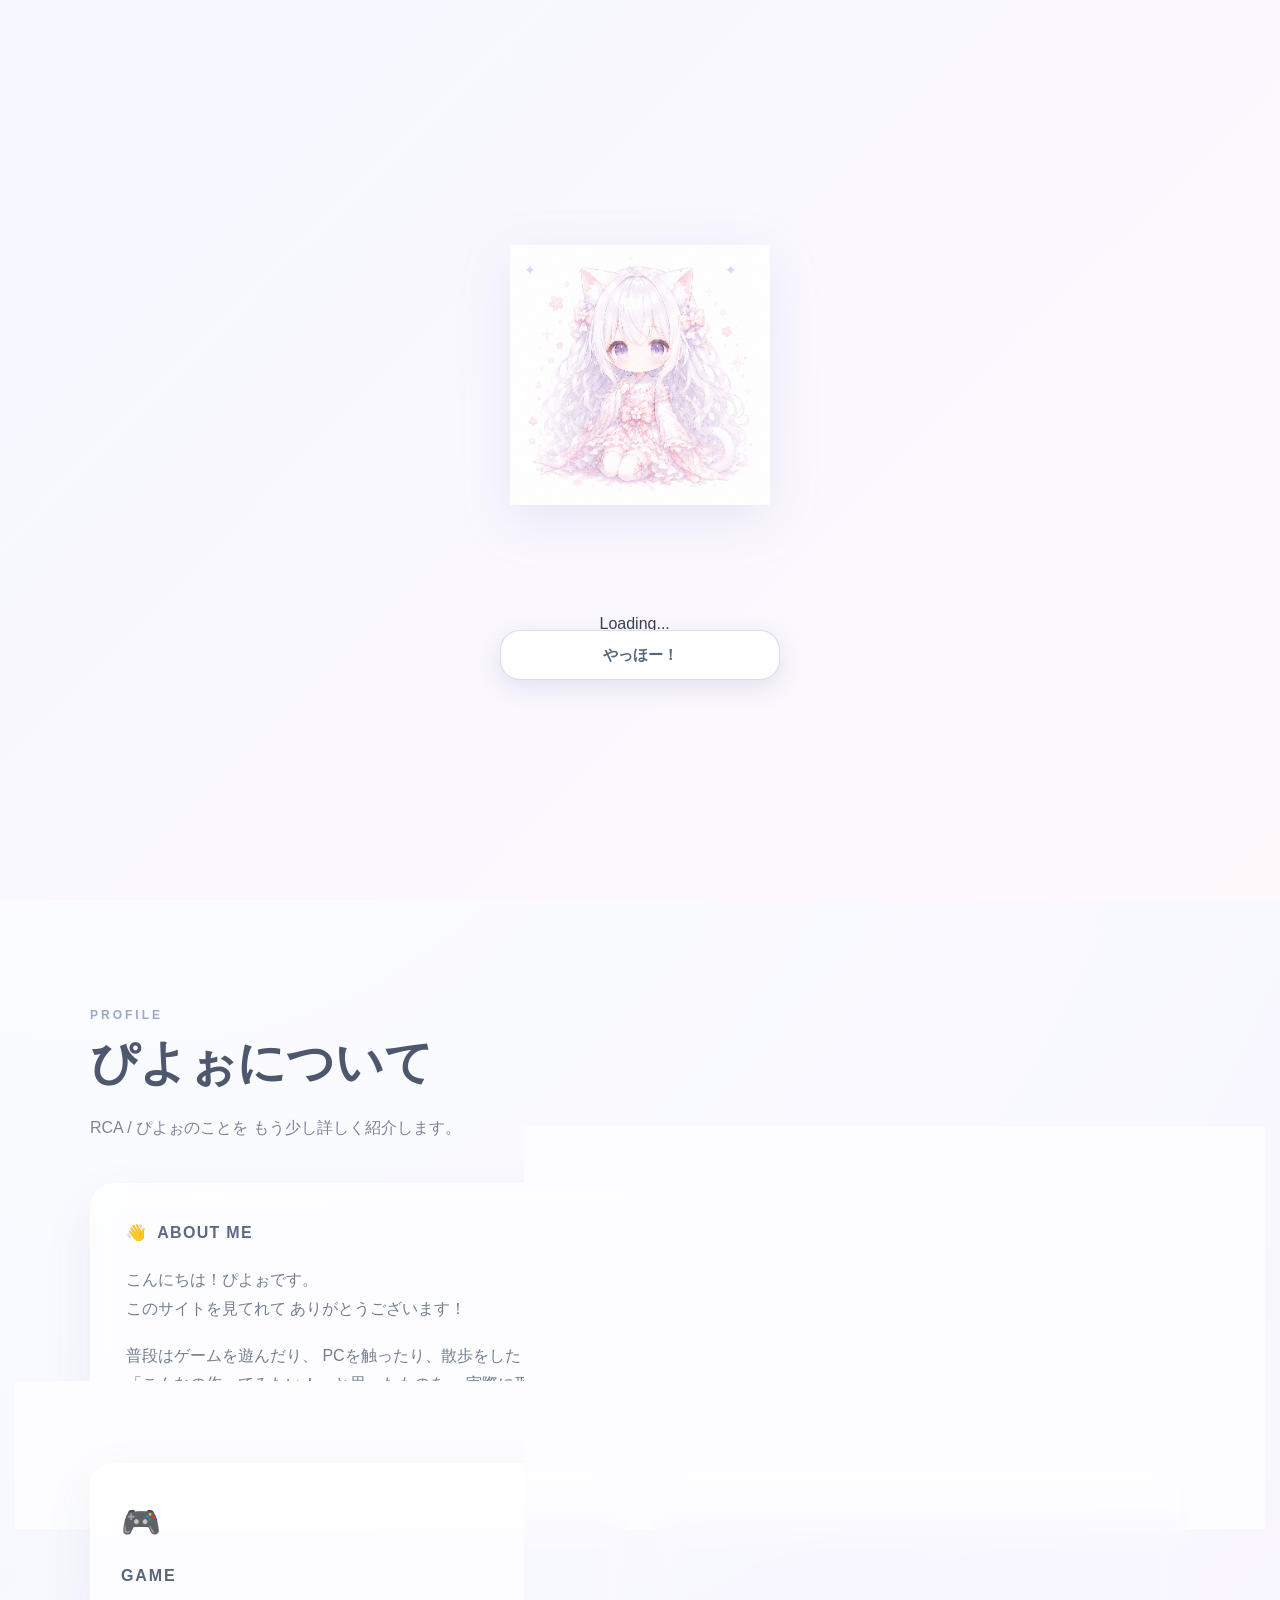
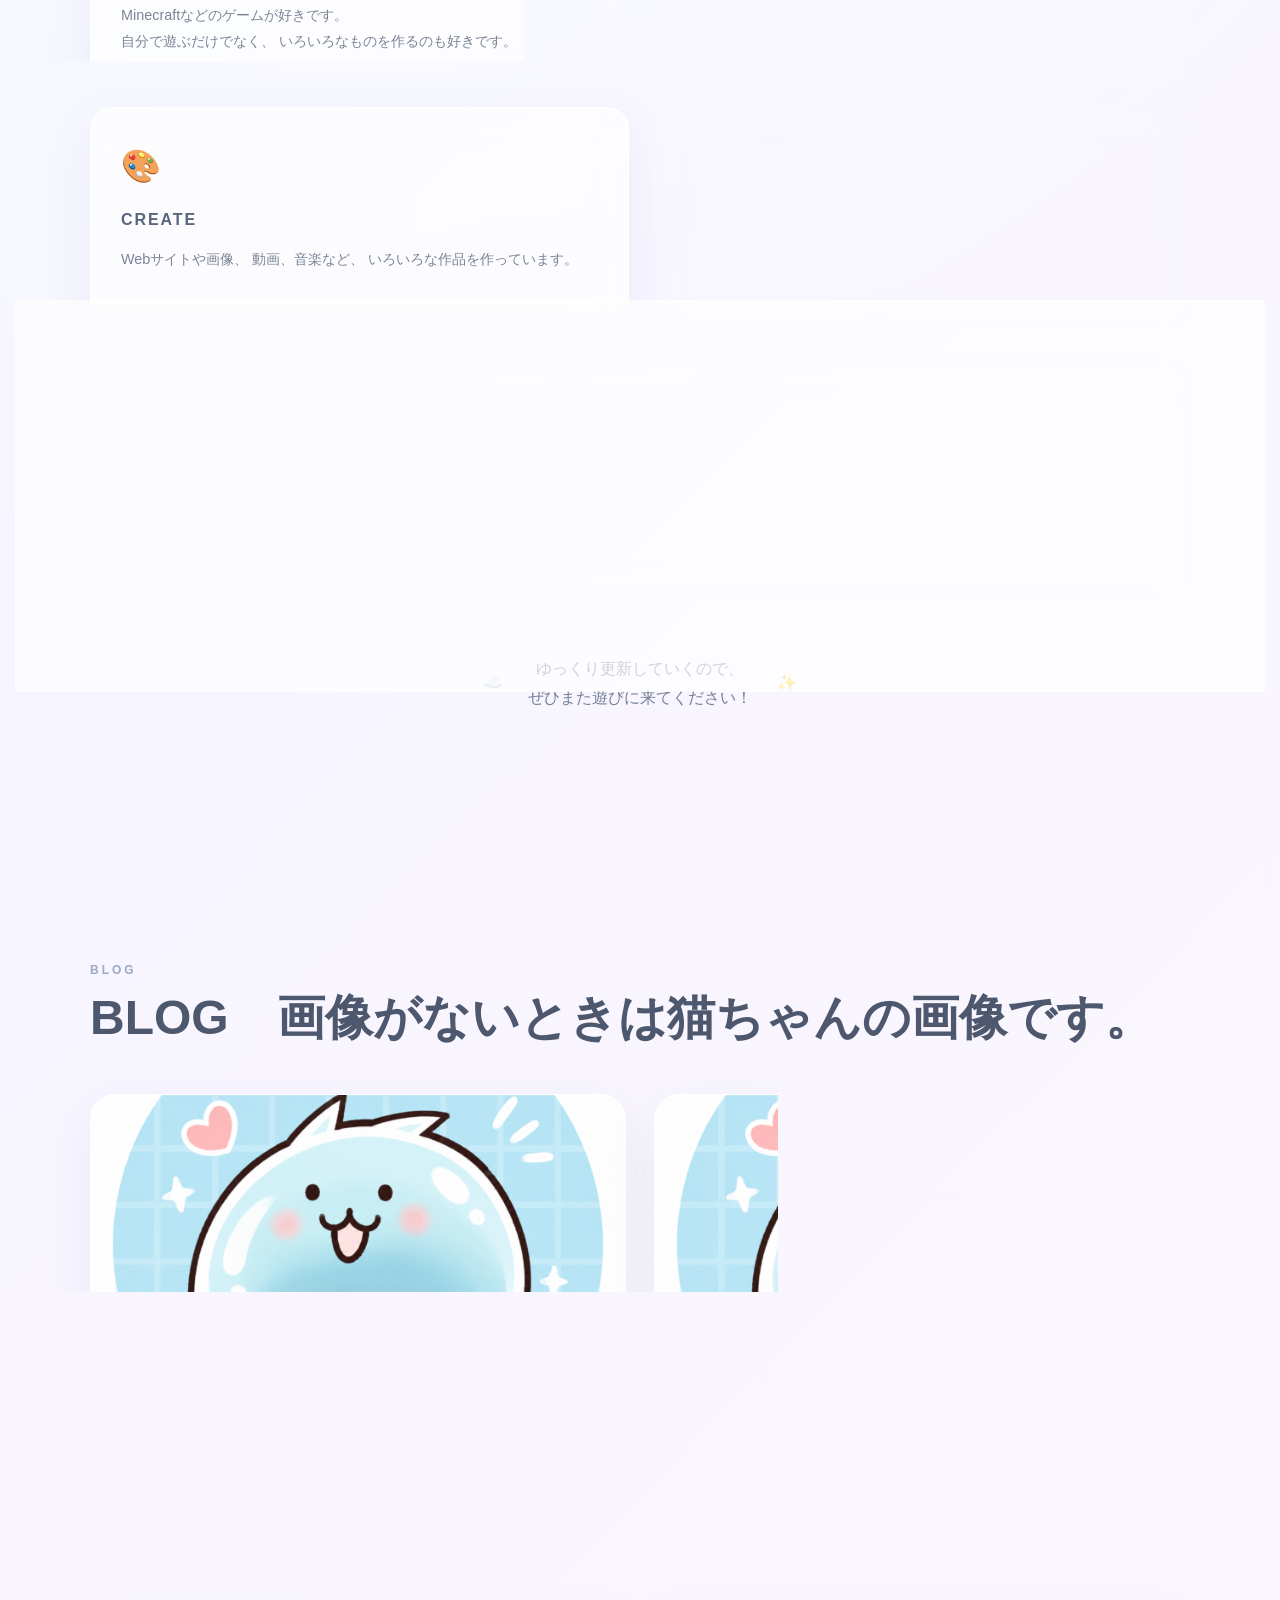
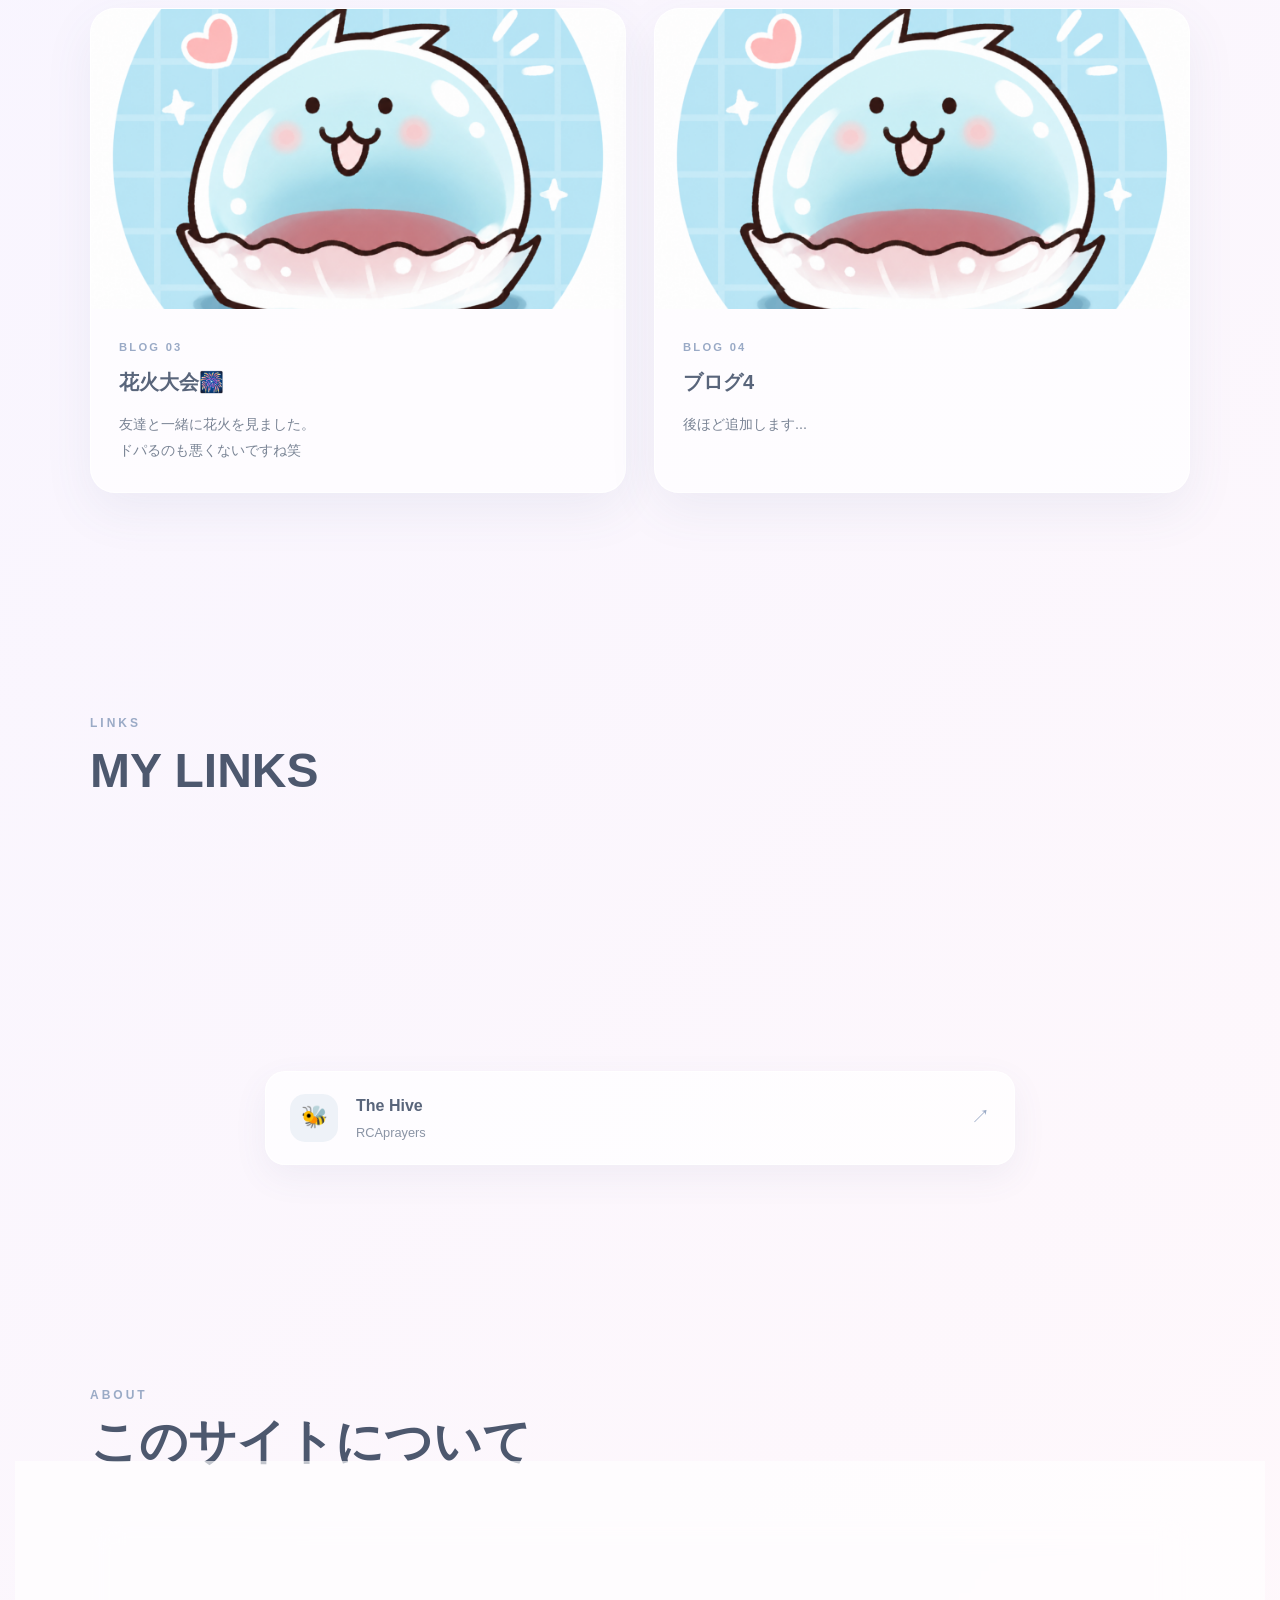
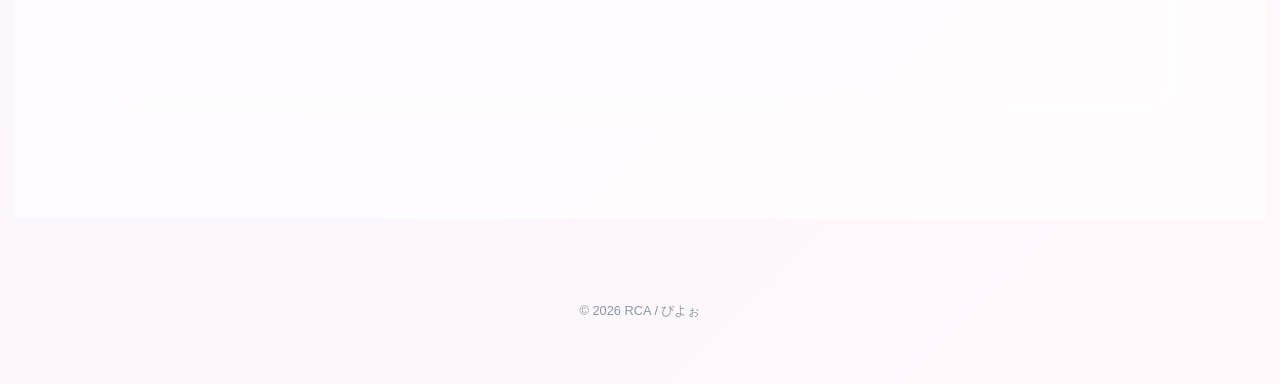
==== commit 800ab637: "Add files via upload" ====
--- a/index.html
+++ b/index.html
@@ -95,7 +95,9 @@
                 <p class="description">
                     RCA / ぴよぉのホームページへようこそ。<br>
                     ここでは私のことや、<br>
-                    いろいろな作品を紹介しています。
+                    いろいろな作品を紹介しています。<br>
+                    インスタグラムのアカウントを新しく作りました!!<br>
+                    フォローはリンクから...
                 </p>
 
                 <div class="buttons">
@@ -184,14 +186,14 @@
 
                 <p>
                     こんにちは！ぴよぉです。<br>
-                    このサイトを見つけてくださって
+                    このサイトを見てれて
                     ありがとうございます！
                 </p>
 
                 <p>
                     普段はゲームを遊んだり、
-                    PCを触ったり、
-                    Webサイトや動画などを作ったりしています。<br>
+                    PCを触ったり、散歩をしたり
+                    Webサイトやクリエイティブコンテンツを作ったりしています。<br>
                     「こんなの作ってみたい！」と思ったものを、
                     実際に形にしていくのが好きです。
                 </p>
@@ -343,7 +345,7 @@
             </p>
 
             <h2>
-                BLOG
+                BLOG　画像がないときは猫ちゃんの画像です。
             </h2>
 
 
@@ -413,7 +415,7 @@
                         </h3>
 
                         <p>
-                            アークティスノヴァ Pro を
+                            ヘッドフォンを
                             誕生日記念として買ってもらいました！<br>
                             親に感謝😭
                         </p>
@@ -554,7 +556,7 @@
                 <!-- Instagram -->
 
                 <a
-                    href="https://www.instagram.com/yuki37136/?hl=ja"
+                    href="https://www.instagram.com/nogusan999/"
                     class="link-card"
                     target="_blank"
                     rel="noopener noreferrer"
@@ -571,7 +573,7 @@
                         </span>
 
                         <span class="link-description">
-                            @yuki37136
+                            @nogusan999
                         </span>
 
                     </span>
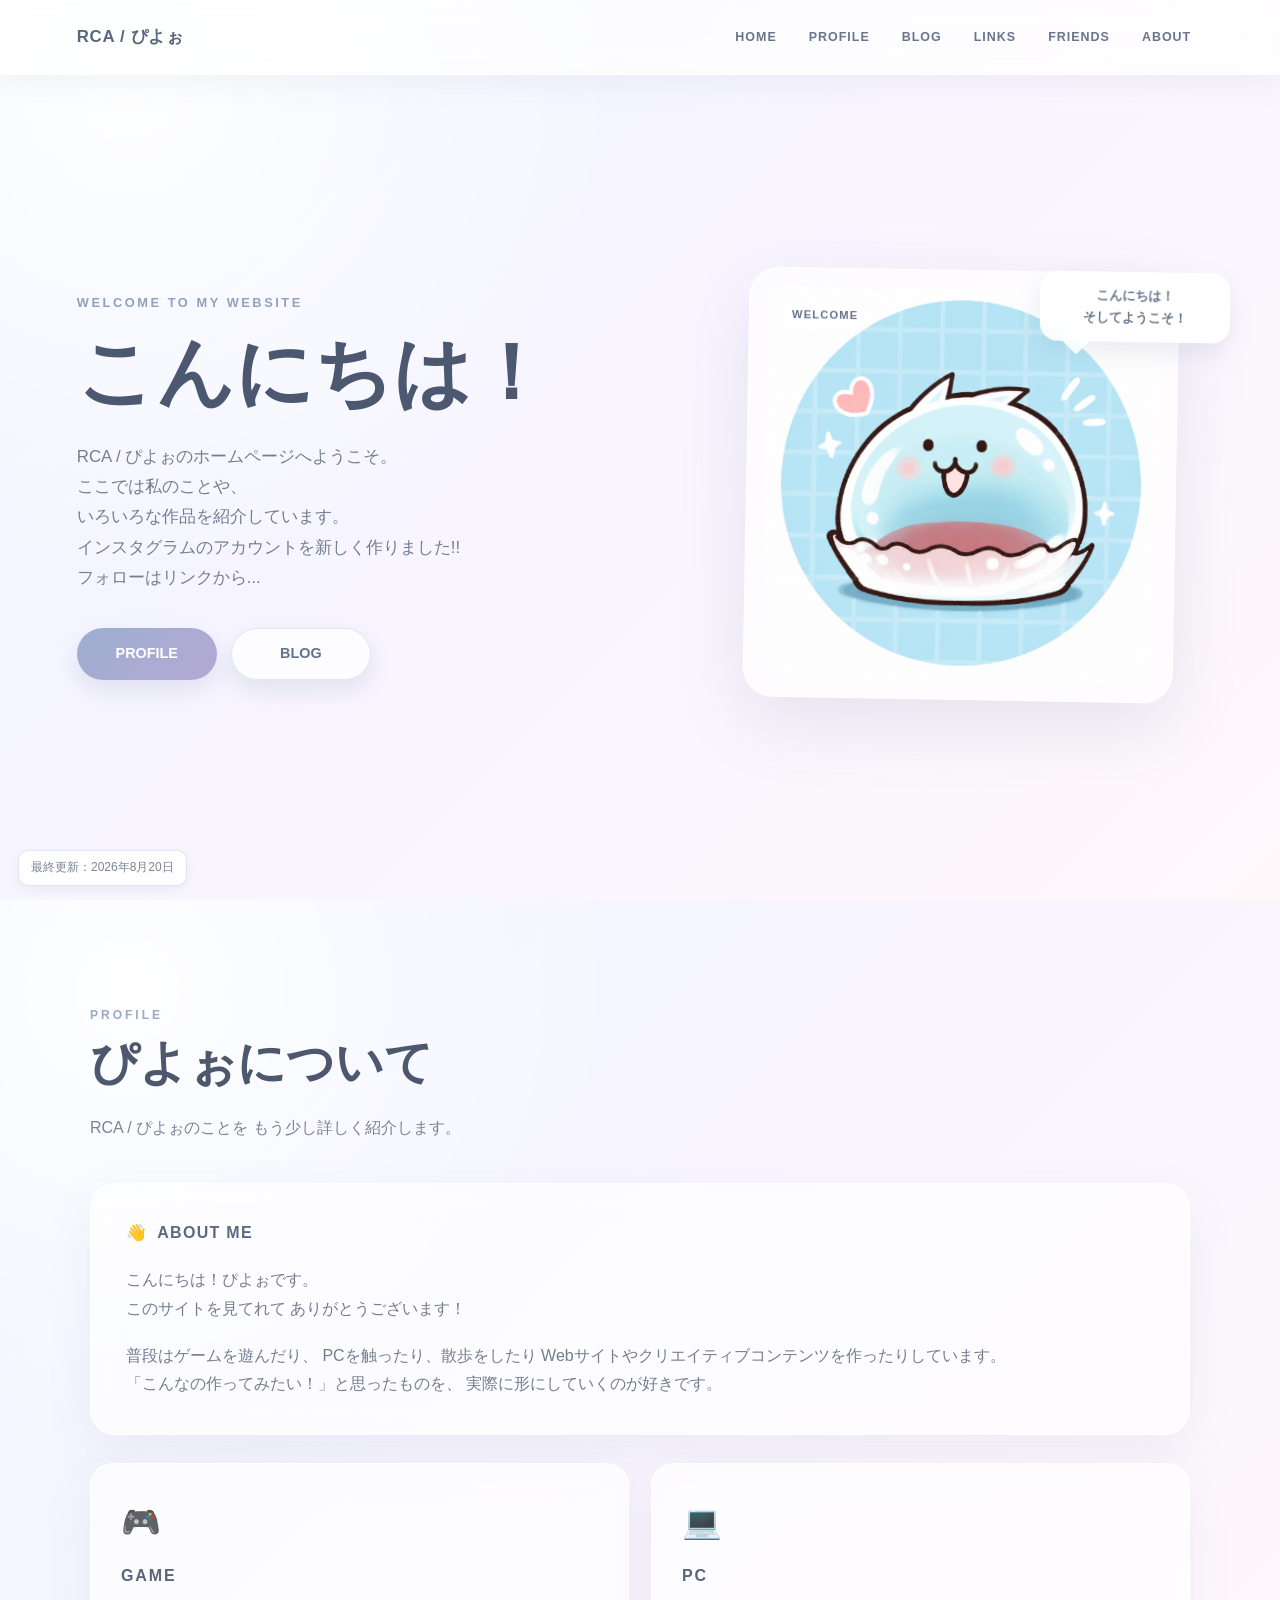
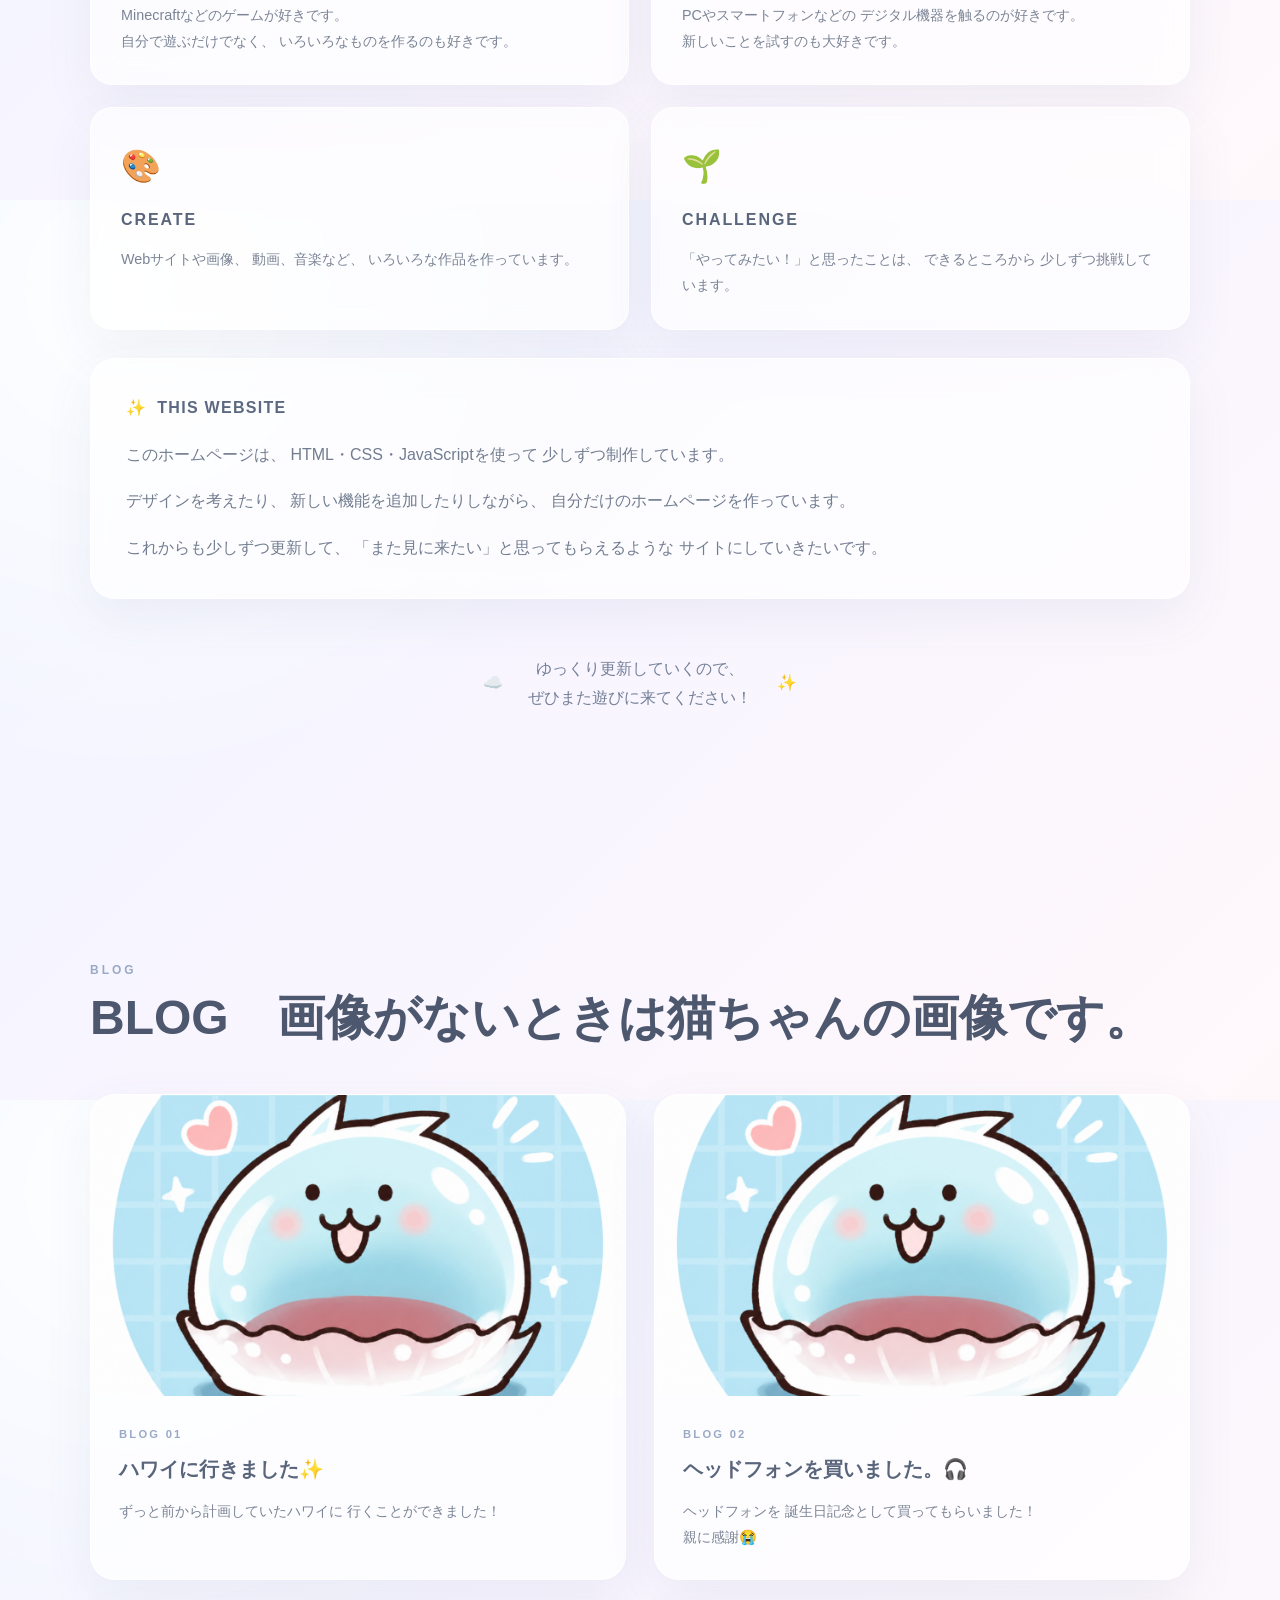
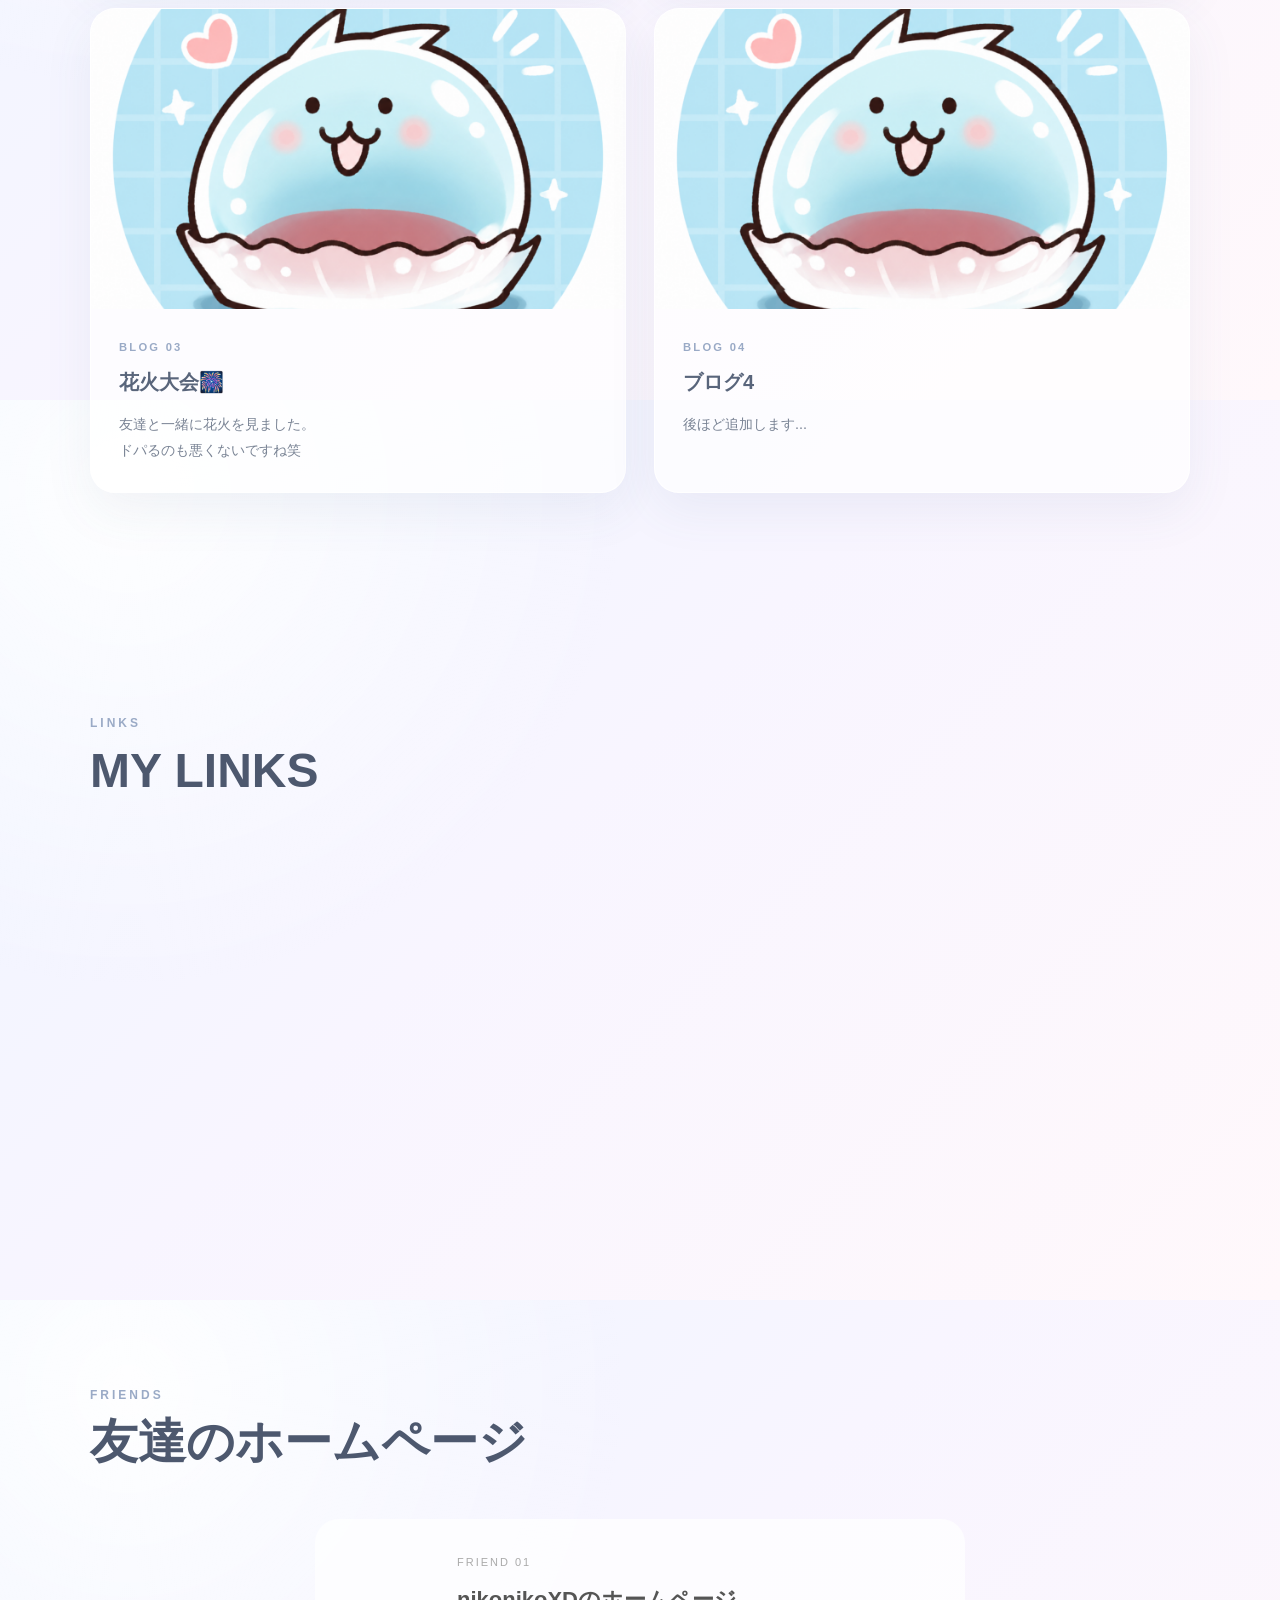
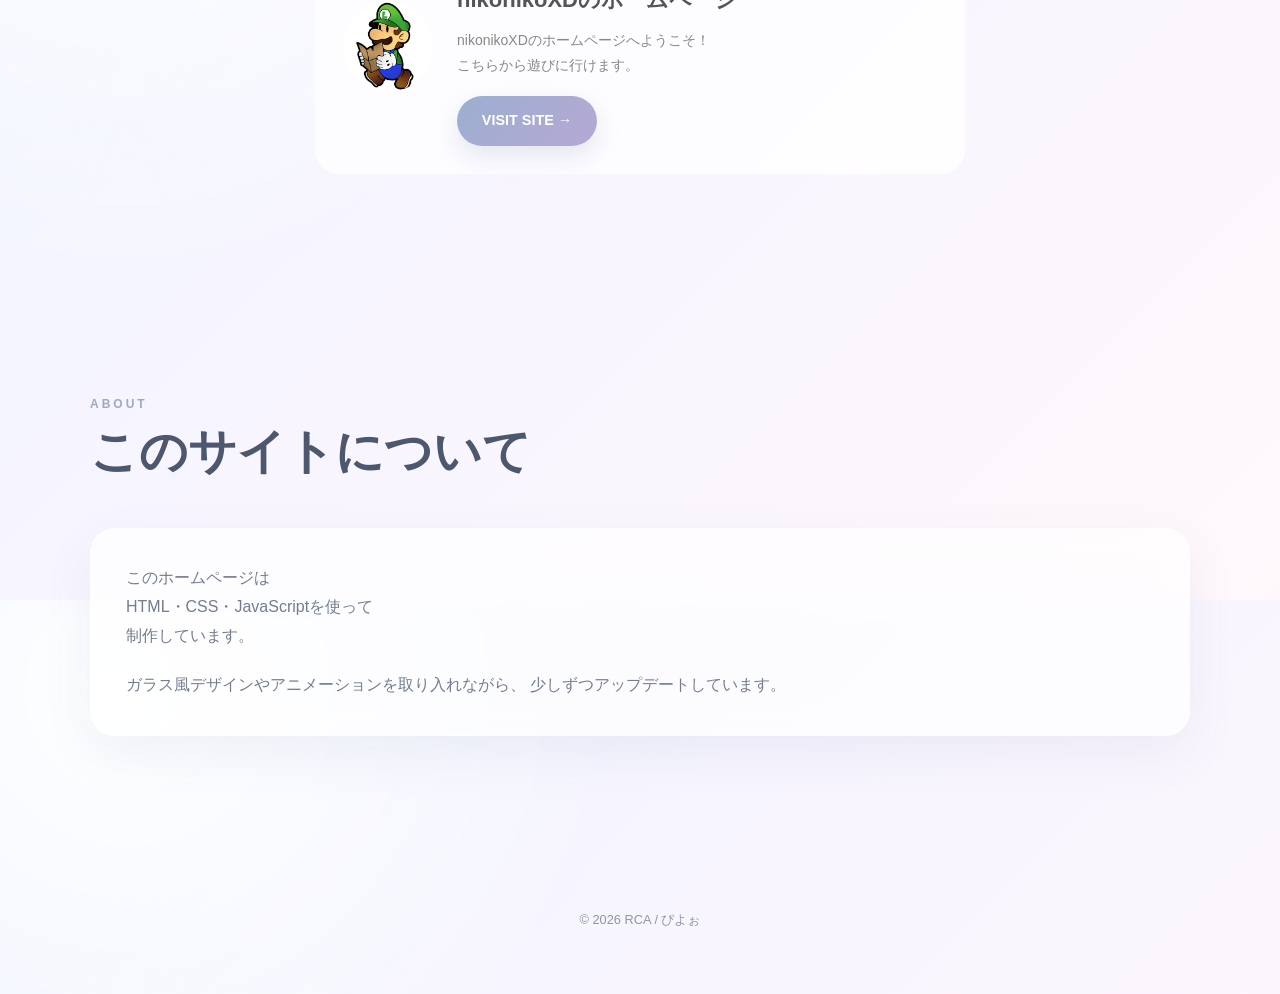
==== commit 2182d1f3: "Add files via upload" ====
--- a/index.html
+++ b/index.html
@@ -2,21 +2,33 @@
 <html lang="ja">
 
 <head>
+
     <meta charset="UTF-8">
-    <meta name="viewport" content="width=device-width, initial-scale=1.0">
+
+    <meta
+        name="viewport"
+        content="width=device-width, initial-scale=1.0"
+    >
 
     <title>RCA / ぴよぉのホームページ</title>
 
-    <link rel="stylesheet" href="style.css">
+    <link
+        rel="stylesheet"
+        href="style.css"
+    >
 
     <link
         rel="icon"
         type="image/png"
         href="cat.png"
     >
+
 </head>
 
-<body>
+
+<body class="loading-active">
+
+
 <!-- =========================
      Loading Screen
 ========================= -->
@@ -38,36 +50,61 @@
     </p>
 
 </div>
+
+
 <!-- =========================
      Last Updated
 ========================= -->
 
 <div class="last-updated">
+
     最終更新：2026年8月20日
+
 </div>
 
-<body>
-
-    <!-- =========================
-         Header
-    ========================= -->
-
-    <header>
-
-        <div class="logo">
-            RCA / ぴよぉ
-        </div>
-
-        <nav>
-            <a href="#home">HOME</a>
-            <a href="#profile">PROFILE</a>
-            <a href="#blog">BLOG</a>
-            <a href="#links">LINKS</a>
-            <a href="#about">ABOUT</a>
-        </nav>
-
-    </header>
-
+
+<!-- =========================
+     Header
+========================= -->
+
+<header>
+
+    <div class="logo">
+
+        RCA / ぴよぉ
+
+    </div>
+
+
+    <nav>
+
+        <a href="#home">
+            HOME
+        </a>
+
+        <a href="#profile">
+            PROFILE
+        </a>
+
+        <a href="#blog">
+            BLOG
+        </a>
+
+        <a href="#links">
+            LINKS
+        </a>
+
+        <a href="#friends">
+            FRIENDS
+        </a>
+
+        <a href="#about">
+            ABOUT
+        </a>
+
+    </nav>
+
+</header>
 
     <!-- =========================
          Main
@@ -131,19 +168,27 @@
             WELCOME
         </span>
 
-        <div class="cat-with-message">
-
-            <div class="cat-message">
-                こんにちは！<br>
-                そしてようこそ！
-            </div>
-
-            <img
-                src="cat.png"
-                alt="猫のイラスト"
-            >
-
-        </div>
+       <div class="cat-with-message">
+
+    <div class="cat-message">
+        こんにちは！<br>
+        そしてようこそ！
+    </div>
+
+    <img
+        id="cat"
+        class="cat-icon"
+        src="cat.png"
+        alt="猫のイラスト"
+    >
+
+</div>
+
+<audio
+    id="catSound"
+    src="nya.mp3"
+    preload="auto"
+></audio>
 
     </div>
 
@@ -619,7 +664,103 @@
             </div>
 
         </section>
-
+<section id="friends" class="section">
+
+    <p class="section-title">
+        FRIENDS
+    </p>
+
+    <h2>
+        友達のホームページ
+    </h2>
+
+    <div
+        style="
+            display:flex;
+            align-items:center;
+            gap:24px;
+            max-width:650px;
+            margin:40px auto 0;
+            padding:28px;
+            background:rgba(255,255,255,.75);
+            border-radius:24px;
+        "
+    >
+
+        <div
+            style="
+                width:90px;
+                height:90px;
+                min-width:90px;
+                border-radius:50%;
+                overflow:hidden;
+                display:flex;
+                align-items:center;
+                justify-content:center;
+                background:white;
+            "
+        >
+    
+            <img
+                src="friend.png"
+                alt="友達のアイコン"
+                style="
+                    width:100%;
+                    height:100%;
+                    object-fit:contain;
+                    display:block;
+                "
+            >
+
+        </div>
+
+        <div style="text-align:left;">
+
+            <span
+                style="
+                    font-size:11px;
+                    letter-spacing:2px;
+                    color:#aaa;
+                "
+            >
+                FRIEND 01
+            </span>
+
+            <h3
+                style="
+                    margin:5px 0 8px;
+                    font-size:22px;
+                    color:#555;
+                "
+            >
+                nikonikoXDのホームページ
+            </h3>
+
+            <p
+                style="
+                    margin:0 0 18px;
+                    font-size:14px;
+                    line-height:1.8;
+                    color:#888;
+                "
+            >
+                nikonikoXDのホームページへようこそ！
+                <br>
+                こちらから遊びに行けます。
+            </p>
+
+            <a
+                href="friend.html"
+                class="button"
+            >
+                VISIT SITE →
+            </a>
+
+        </div>
+
+    </div>
+
+</section>
 
         <!-- =========================
              ABOUT
@@ -719,6 +860,7 @@
          JavaScript
     ========================= -->
 
+    <audio id="catSound" src="nya.mp3" preload="auto"></audio>
     <script src="script.js"></script>
 
 </body>
--- a/style.css
+++ b/style.css
@@ -1166,107 +1166,157 @@
 ========================= */
 
 #loading {
+    --loading-message: "こんにちは〜！☁️";
+
     position: fixed;
-
     inset: 0;
 
+    width: 100%;
+    height: 100dvh;
+    min-height: 100dvh;
+
+    display: flex;
+    flex-direction: column;
+    justify-content: center;
+    align-items: center;
+
+    background: linear-gradient(
+        180deg,
+        #f8fbff 0%,
+        #eef6ff 100%
+    );
+
+    overflow: hidden;
+
     z-index: 99999;
-
-    display: flex;
-
-    flex-direction: column;
-
-    align-items: center;
-
-    justify-content: center;
-
-    background:
-        linear-gradient(
-            135deg,
-            #f5f8ff,
-            #faf7ff,
-            #fff9fc
-        );
-
-    opacity: 1;
-
-    visibility: visible;
 
     transition:
         opacity 0.8s ease,
         visibility 0.8s ease;
 }
 
-
 #loading.hide {
     opacity: 0;
-
     visibility: hidden;
-
     pointer-events: none;
 }
 
-
-/* Loading Image */
+/* 白雪ちゃん */
 
 .loading-image-box {
-    width: min(260px, 60vw);
-
-    height: min(260px, 60vw);
-
-    display: flex;
-
-    align-items: center;
-
-    justify-content: center;
-
-    margin-bottom: 20px;
+    position: relative;
+}
+
+.loading-image-box img {
+    width: 160px;
+    height: auto;
 
     animation:
         loadingFloat 3s ease-in-out infinite;
 }
 
-
-.loading-image-box img {
-    display: block;
-
-    width: 100%;
-
-    height: 100%;
-
-    object-fit: contain;
-
-    filter:
-        drop-shadow(
-            0 15px 25px
-            rgba(130, 145, 180, 0.15)
-        );
-}
-
-
-
-/* Loading text */
+/* 吹き出し */
+
+#loading::after {
+    content: var(--loading-message);
+
+    position: absolute;
+
+    left: 50%;
+    top: calc(50% + 95px);
+
+    transform: translateX(-50%);
+
+    width: 280px;
+    max-width: 82vw;
+
+    padding: 12px 20px;
+
+    box-sizing: border-box;
+
+    background: rgba(255,255,255,0.95);
+
+    color: #59677d;
+
+    border: 1px solid rgba(210,220,235,0.9);
+
+    border-radius: 20px;
+
+    box-shadow:
+        0 8px 24px
+        rgba(80,100,130,0.14);
+
+    text-align: center;
+
+    font-size: 15px;
+    font-weight: 600;
+    line-height: 1.6;
+
+    z-index: 10;
+}
+
+/* Loading文字 */
 
 #loading > p {
-    margin-top: 85px;
+    margin-top: 120px;
+
+    color: #7a8494;
+
+    font-size: 14px;
+    font-weight: 600;
+
+    letter-spacing: 1px;
 
     position: relative;
 
-    z-index: 6;
-}
-
-
-/* Dots */
-
-.dots {
-    display: inline-block;
-
-    width: 24px;
-
-    text-align: left;
+    z-index: 20;
+}
+
+/* ...アニメーション */
+
+.dots::after {
+    content: "";
 
     animation:
-        loadingDots 1.5s steps(4, end) infinite;
+        dotsAnimation 1.4s infinite;
+}
+
+@keyframes dotsAnimation {
+    0%   { content: ""; }
+    33%  { content: "."; }
+    66%  { content: ".."; }
+    100% { content: "..."; }
+}
+
+/* 白雪ちゃんふわふわ */
+
+@keyframes loadingFloat {
+    0%,100% {
+        transform: translateY(0);
+    }
+    50% {
+        transform: translateY(-10px);
+    }
+}
+
+/* スマホ */
+
+@media (max-width:700px){
+
+    .loading-image-box img{
+        width:140px;
+    }
+
+#loading::after{
+    width:240px;
+    font-size:14px;
+    top:calc(50% + 68px);
+}
+
+#loading>p{
+    margin-top:140px;
+}
+
 }
 
 
@@ -1994,7 +2044,7 @@
     position: absolute;
 
     left: 50%;
-    top: 70%;
+    top: 55%;
 
     transform: translateX(-50%);
 
@@ -2055,4 +2105,612 @@
     backdrop-filter: blur(8px);
 
     z-index: 1000;
+}
+/* =========================
+   Cat 10 Tap Effect
+========================= */
+
+.cat-icon {
+    cursor: pointer;
+    user-select: none;
+    -webkit-user-drag: none;
+}
+
+/* 10回目のポンッ！ */
+
+.cat-icon.cat-big {
+    animation: catBigPop 0.6s ease;
+}
+
+@keyframes catBigPop {
+
+    0% {
+        transform: scale(1);
+    }
+
+    35% {
+        transform: scale(1.3);
+    }
+
+    55% {
+        transform: scale(1.18);
+    }
+
+    75% {
+        transform: scale(1.25);
+    }
+
+    100% {
+        transform: scale(1);
+    }
+
+}
+/* =========================
+   10 Tap Celebration
+========================= */
+
+.cat-cracker {
+    position: fixed;
+    z-index: 9999;
+
+    font-size: 24px;
+
+    pointer-events: none;
+
+    animation: crackerPop 1.8s ease-out forwards;
+}
+
+@keyframes crackerPop {
+
+    0% {
+        opacity: 0;
+        transform: scale(0.3) translate(0, 0) rotate(0deg);
+    }
+
+    15% {
+        opacity: 1;
+        transform: scale(1.2) translate(0, -20px) rotate(30deg);
+    }
+
+    100% {
+        opacity: 0;
+        transform:
+            scale(0.8)
+            translate(
+                calc((var(--random-x, 0) * 1px)),
+                180px
+            )
+            rotate(360deg);
+    }
+
+}
+
+
+/* =========================
+   こんにちは！ 崩れる演出
+========================= */
+
+.hero-text h1.text-burst {
+
+    animation: textBurst 0.9s ease-in-out;
+
+}
+
+@keyframes textBurst {
+
+    0% {
+        transform: scale(1);
+        opacity: 1;
+    }
+
+    20% {
+        transform:
+            translate(-4px, 2px)
+            rotate(-2deg)
+            scale(1.05);
+
+        opacity: 0.8;
+    }
+
+    35% {
+        transform:
+            translate(5px, -3px)
+            rotate(2deg)
+            scale(0.95);
+
+        opacity: 0.5;
+    }
+
+    50% {
+        transform:
+            translate(-3px, 2px)
+            rotate(-1deg)
+            scale(1.08);
+
+        opacity: 0.7;
+    }
+
+    70% {
+        transform:
+            translate(2px, -1px)
+            rotate(1deg)
+            scale(0.98);
+
+        opacity: 0.85;
+    }
+
+    100% {
+        transform: scale(1);
+        opacity: 1;
+    }
+
+}
+.hero-text h1.text-burst {
+    animation: textBurst 0.8s ease;
+}
+
+@keyframes textBurst {
+
+    0% {
+        transform: scale(1);
+    }
+
+    25% {
+        transform: translateX(-8px) rotate(-3deg) scale(1.08);
+    }
+
+    50% {
+        transform: translateX(8px) rotate(3deg) scale(0.92);
+    }
+
+    75% {
+        transform: translateX(-4px) rotate(-1deg) scale(1.05);
+    }
+
+    100% {
+        transform: scale(1);
+    }
+
+}
+.text-burst {
+    animation: textBurst 0.8s ease-in-out;
+}
+
+@keyframes textBurst {
+
+    0% {
+        transform: scale(1) rotate(0deg);
+    }
+
+    20% {
+        transform: scale(1.15) rotate(-4deg);
+    }
+
+    40% {
+        transform: scale(0.9) rotate(4deg);
+    }
+
+    60% {
+        transform: scale(1.1) rotate(-3deg);
+    }
+
+    80% {
+        transform: scale(0.97) rotate(2deg);
+    }
+
+    100% {
+        transform: scale(1) rotate(0deg);
+    }
+
+}
+/* =========================
+   Cat 10 Tap Celebration
+========================= */
+
+.cat-icon.cat-big {
+    animation: catBigPop 0.6s ease;
+}
+
+@keyframes catBigPop {
+
+    0% {
+        transform: scale(1);
+    }
+
+    35% {
+        transform: scale(1.3);
+    }
+
+    55% {
+        transform: scale(1.15);
+    }
+
+    75% {
+        transform: scale(1.25);
+    }
+
+    100% {
+        transform: scale(1);
+    }
+
+}
+
+
+/* =========================
+   こんにちは！の演出
+========================= */
+
+.hero-text h1.text-burst {
+    animation: textBurst 0.8s ease;
+}
+
+@keyframes textBurst {
+
+    0% {
+        transform: scale(1) rotate(0deg);
+    }
+
+    20% {
+        transform: scale(1.15) rotate(-4deg);
+    }
+
+    40% {
+        transform: scale(0.9) rotate(4deg);
+    }
+
+    60% {
+        transform: scale(1.1) rotate(-3deg);
+    }
+
+    80% {
+        transform: scale(0.97) rotate(2deg);
+    }
+
+    100% {
+        transform: scale(1) rotate(0deg);
+    }
+
+}
+
+
+/* =========================
+   クラッカー
+========================= */
+
+@keyframes crackerFall {
+
+    0% {
+        opacity: 0;
+        transform: scale(0.3) translateY(-30px) rotate(0deg);
+    }
+
+    20% {
+        opacity: 1;
+        transform: scale(1.2) translateY(0) rotate(90deg);
+    }
+
+    100% {
+        opacity: 0;
+        transform: scale(0.8) translateY(300px) rotate(360deg);
+    }
+
+}
+/* =========================
+   SECRET FOUND
+========================= */
+
+.secret-found {
+    position: fixed;
+
+    left: 50%;
+    top: 50%;
+
+    transform: translate(-50%, -50%) scale(0.7);
+
+    z-index: 100000;
+
+    padding: 14px 22px;
+
+    border-radius: 18px;
+
+    background: rgba(255, 255, 255, 0.92);
+
+    border: 1px solid rgba(255, 220, 240, 0.8);
+
+    box-shadow:
+        0 10px 30px rgba(0, 0, 0, 0.08);
+
+    backdrop-filter: blur(10px);
+
+    text-align: center;
+
+    pointer-events: none;
+
+    animation: secretFound 2.5s ease forwards;
+}
+
+.secret-found span {
+    display: block;
+
+    font-size: 18px;
+
+    font-weight: 700;
+
+    letter-spacing: 1px;
+
+    color: #777;
+}
+
+.secret-found small {
+    display: block;
+
+    margin-top: 5px;
+
+    font-size: 12px;
+
+    color: #999;
+}
+
+@keyframes secretFound {
+
+    0% {
+        opacity: 0;
+        transform:
+            translate(-50%, -50%)
+            scale(0.7);
+    }
+
+    15% {
+        opacity: 1;
+        transform:
+            translate(-50%, -50%)
+            scale(1.05);
+    }
+
+    25% {
+        transform:
+            translate(-50%, -50%)
+            scale(1);
+    }
+
+    80% {
+        opacity: 1;
+        transform:
+            translate(-50%, -50%)
+            scale(1);
+    }
+
+    100% {
+        opacity: 0;
+        transform:
+            translate(-50%, -60%)
+            scale(0.95);
+    }
+
+}
+/* =========================
+   FRIEND CARD
+========================= */
+
+.friend-card {
+    display: flex;
+    align-items: center;
+
+    gap: 24px;
+
+    max-width: 650px;
+
+    margin: 40px auto 0;
+    padding: 28px;
+
+    background: rgba(255, 255, 255, 0.75);
+
+    border: 1px solid rgba(255, 255, 255, 0.9);
+
+    border-radius: 24px;
+
+    box-shadow:
+        0 12px 35px rgba(0, 0, 0, 0.06);
+
+    backdrop-filter: blur(10px);
+
+    transition:
+        transform 0.3s ease,
+        box-shadow 0.3s ease;
+}
+
+.friend-card:hover {
+    transform: translateY(-5px);
+
+    box-shadow:
+        0 18px 40px rgba(0, 0, 0, 0.09);
+}
+
+
+/* =========================
+   FRIEND ICON
+========================= */
+
+.friend-icon {
+    flex: 0 0 90px;
+
+    width: 90px;
+    height: 90px;
+
+    display: flex;
+
+    align-items: center;
+    justify-content: center;
+
+    overflow: hidden;
+
+    border-radius: 50%;
+
+    background: #fff;
+
+    box-shadow:
+        0 8px 20px rgba(0, 0, 0, 0.05);
+}
+
+.friend-icon img {
+    display: block;
+
+    width: 100%;
+    height: 100%;
+
+    object-fit: contain;
+}
+
+
+/* =========================
+   FRIEND INFO
+========================= */
+
+.friend-info {
+    flex: 1;
+
+    min-width: 0;
+}
+
+.friend-label {
+    display: block;
+
+    margin-bottom: 5px;
+
+    font-size: 11px;
+
+    letter-spacing: 2px;
+
+    color: #aaa;
+}
+
+.friend-info h3 {
+    margin: 0 0 8px;
+
+    font-size: 22px;
+
+    line-height: 1.4;
+
+    color: #555;
+}
+
+.friend-info p {
+    margin: 0 0 18px;
+
+    font-size: 14px;
+
+    line-height: 1.8;
+
+    color: #888;
+}
+
+
+/* =========================
+   VISIT BUTTON
+========================= */
+
+.friend-button {
+    display: inline-flex;
+
+    align-items: center;
+
+    gap: 12px;
+
+    padding: 10px 17px;
+
+    border-radius: 999px;
+
+    background: #fff;
+
+    color: #666;
+
+    text-decoration: none;
+
+    font-size: 12px;
+
+    letter-spacing: 1px;
+
+    box-shadow:
+        0 5px 15px rgba(0, 0, 0, 0.06);
+
+    transition:
+        transform 0.2s ease,
+        box-shadow 0.2s ease;
+}
+
+.friend-button:hover {
+    transform: translateX(4px);
+
+    box-shadow:
+        0 8px 20px rgba(0, 0, 0, 0.09);
+}
+
+.friend-button .arrow {
+    font-size: 16px;
+}
+/* =========================
+   FRIENDS 最終調整
+========================= */
+
+.friend-card {
+    display: flex !important;
+    flex-direction: row !important;
+    align-items: center !important;
+
+    gap: 24px !important;
+}
+
+.friend-icon {
+    width: 90px !important;
+    height: 90px !important;
+
+    min-width: 90px !important;
+    max-width: 90px !important;
+
+    flex: 0 0 90px !important;
+
+    overflow: hidden !important;
+
+    display: flex !important;
+    align-items: center !important;
+    justify-content: center !important;
+
+    border-radius: 50% !important;
+}
+
+.friend-icon img {
+    width: 100% !important;
+    height: 100% !important;
+
+    max-width: 100% !important;
+    max-height: 100% !important;
+
+    object-fit: contain !important;
+
+    display: block !important;
+}
+
+.friend-info {
+    flex: 1 !important;
+    min-width: 0 !important;
+
+    text-align: left !important;
+}
+
+.friend-info h3,
+.friend-info p {
+    margin-left: 0 !important;
+    margin-right: 0 !important;
+}
+/* =========================
+   Loading中のスクロール防止
+========================= */
+
+body.loading-active {
+    overflow: hidden;
+    height: 100vh;
+}
+body.loading-active {
+    overflow: hidden;
+    height: 100vh;
 }
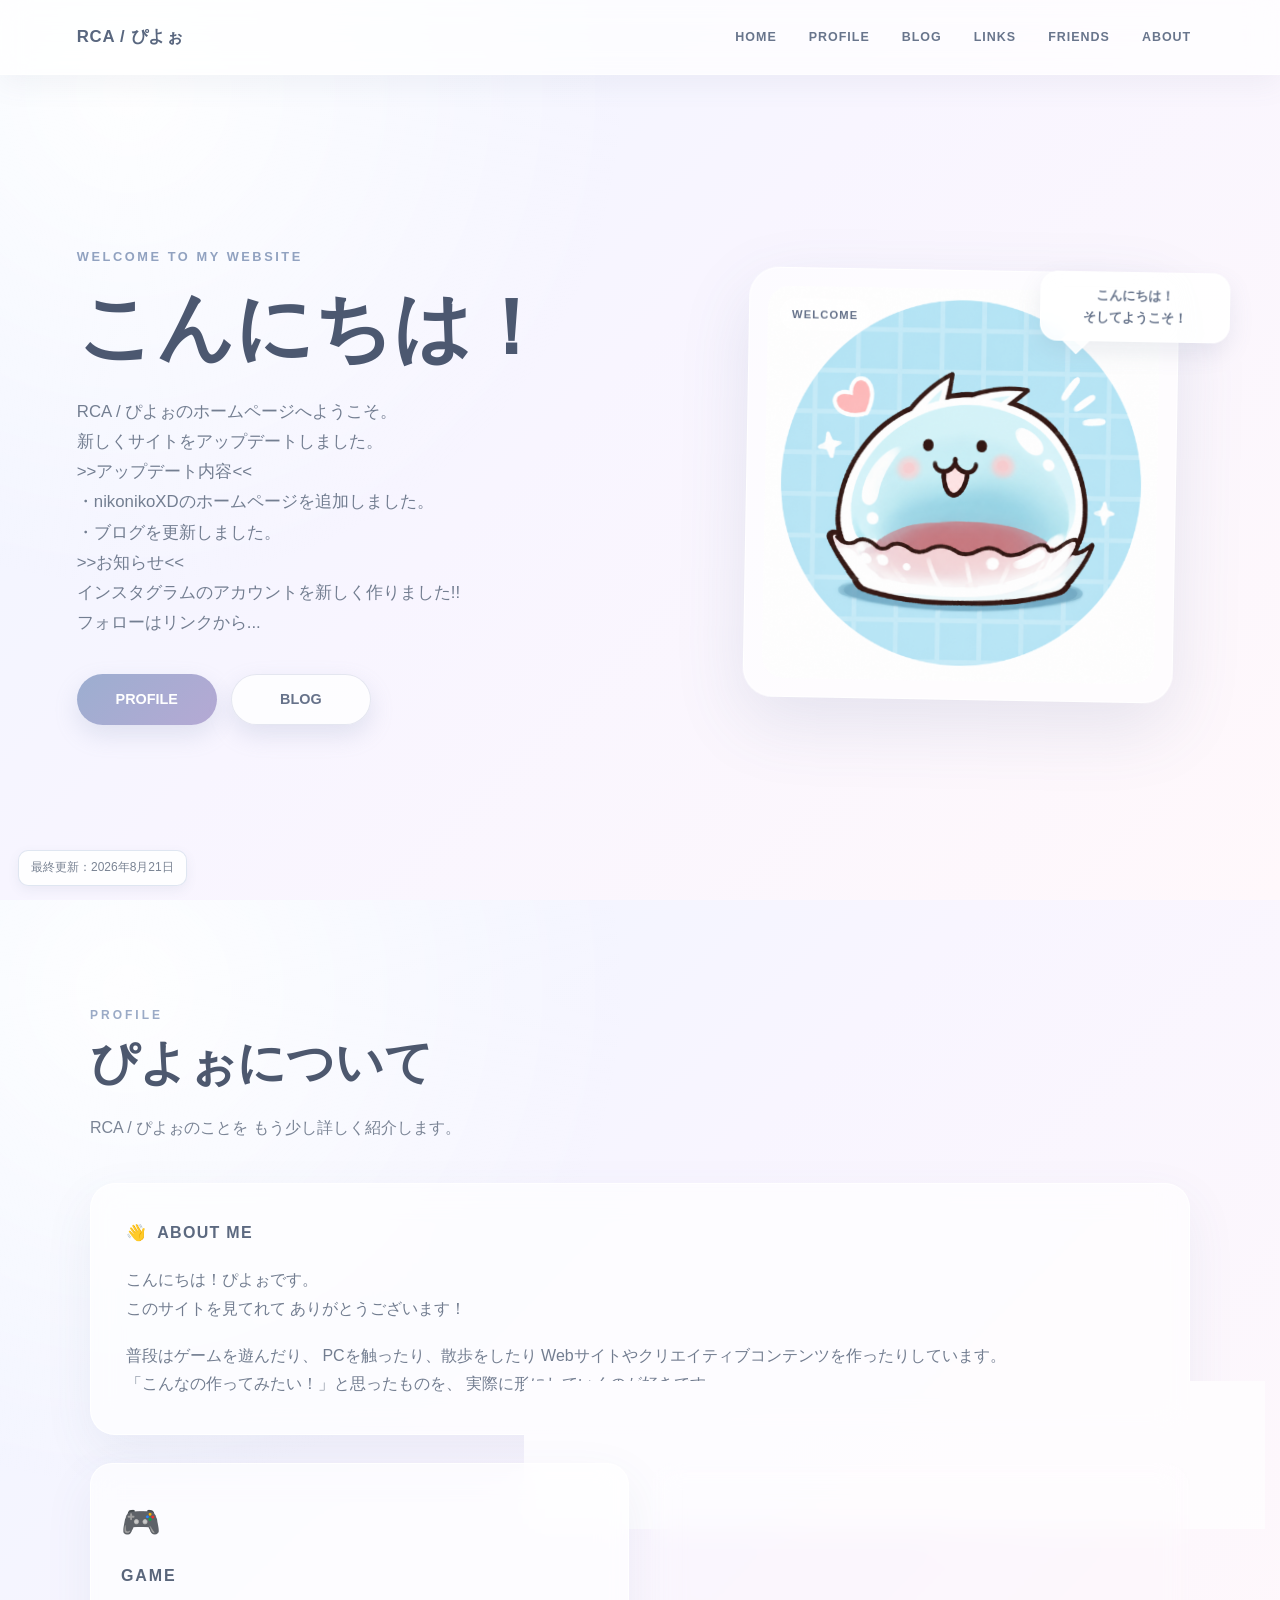
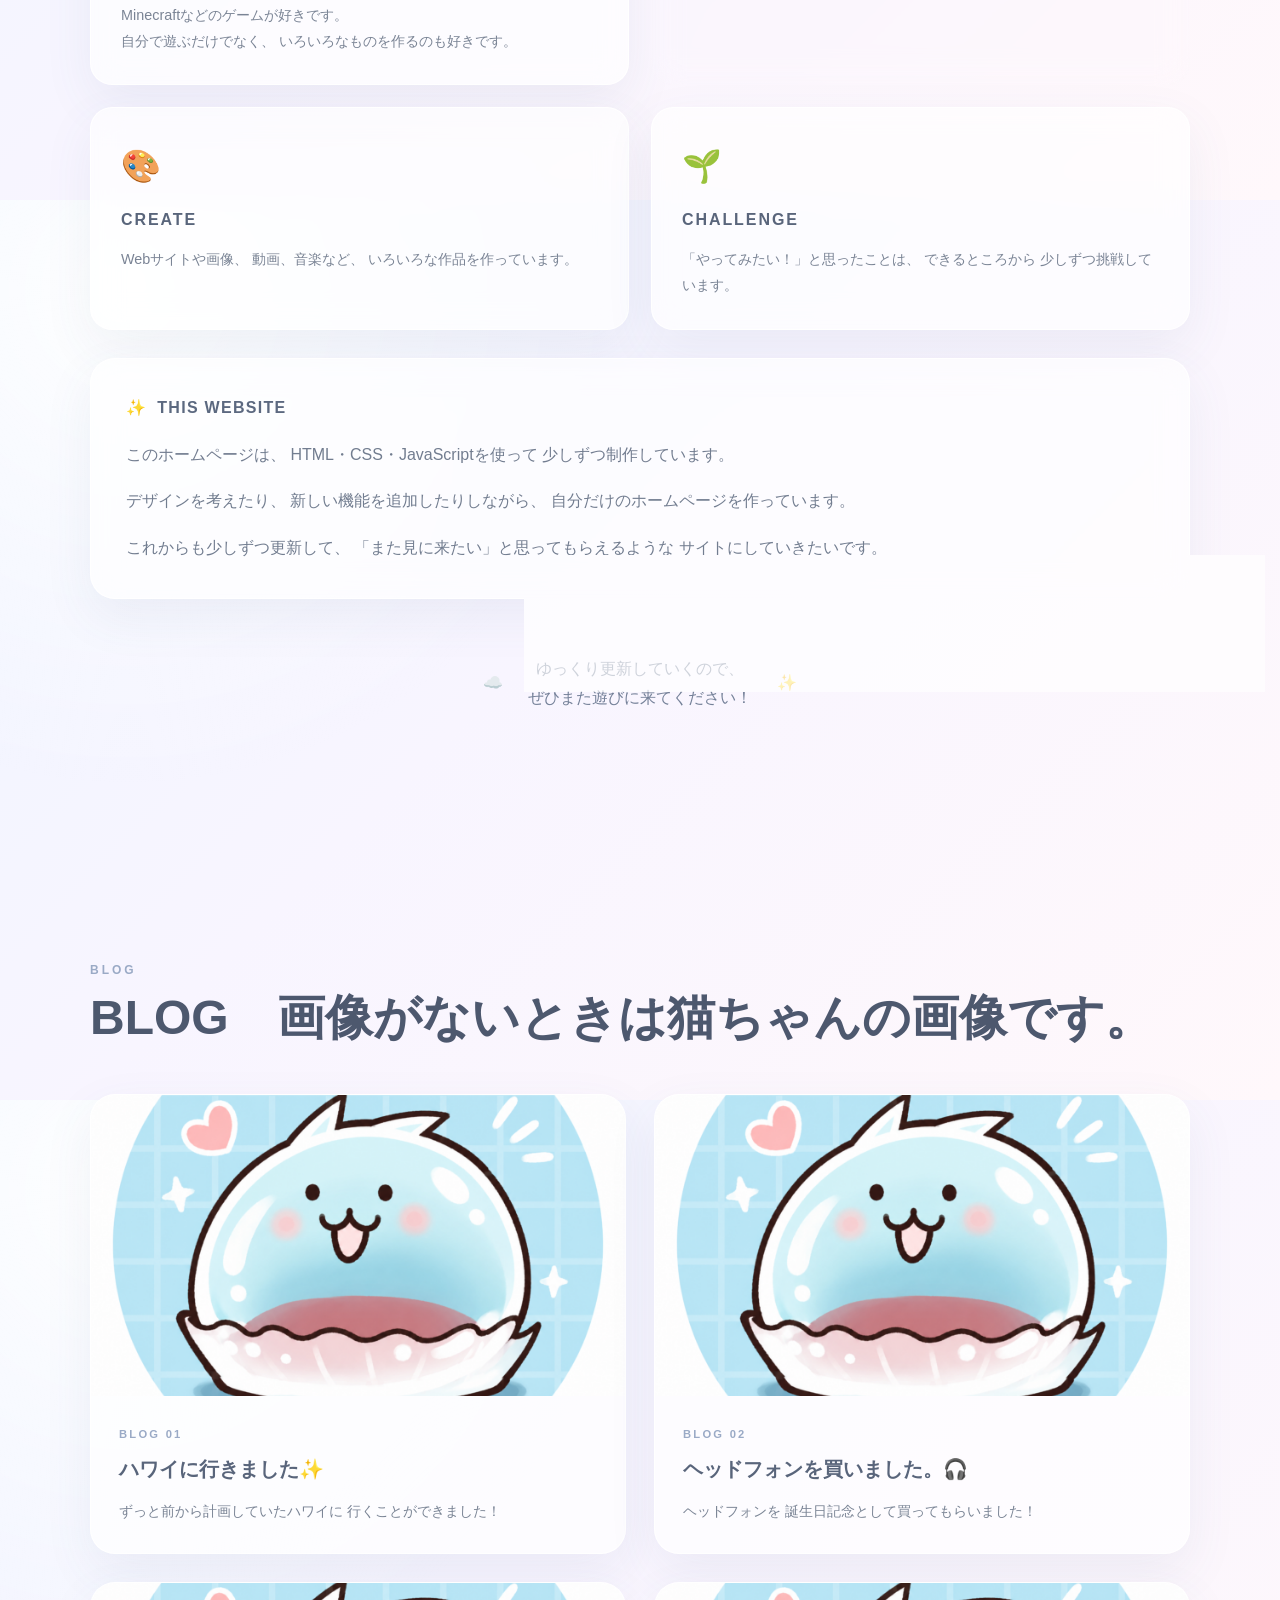
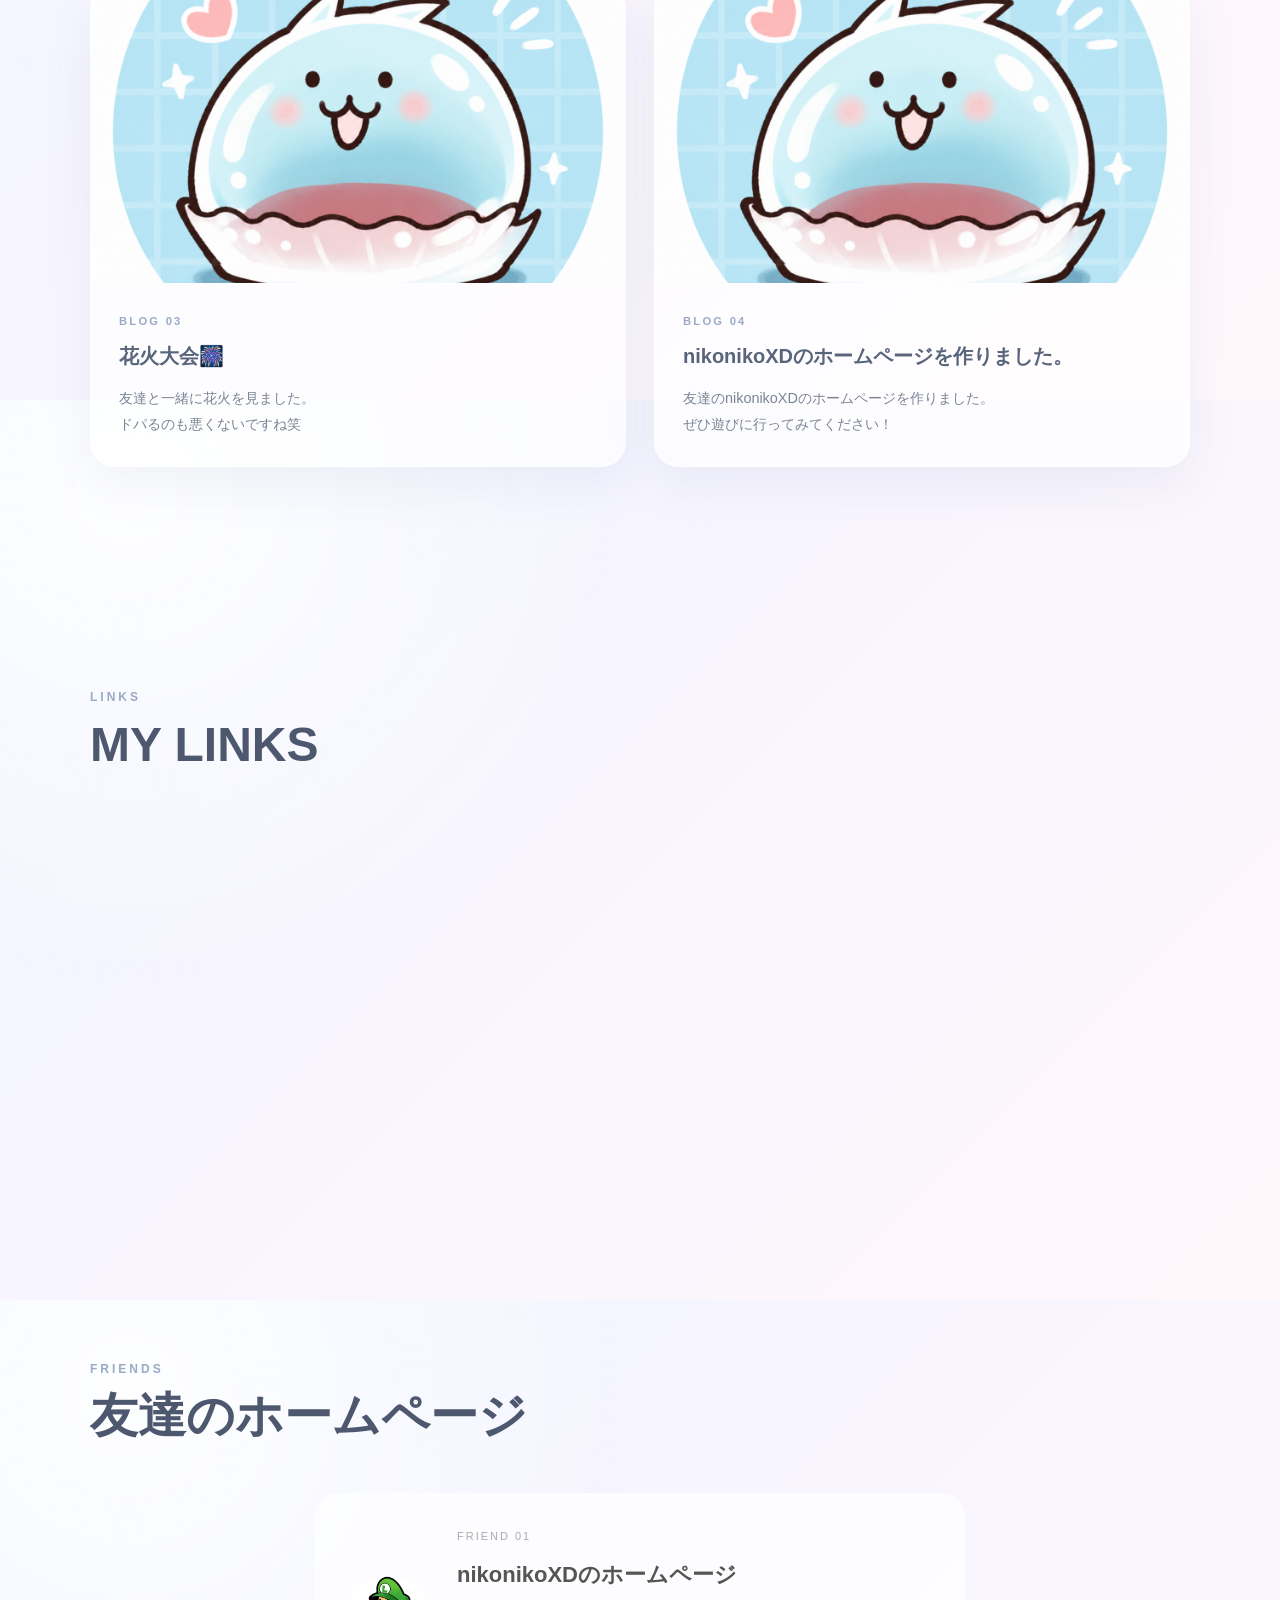
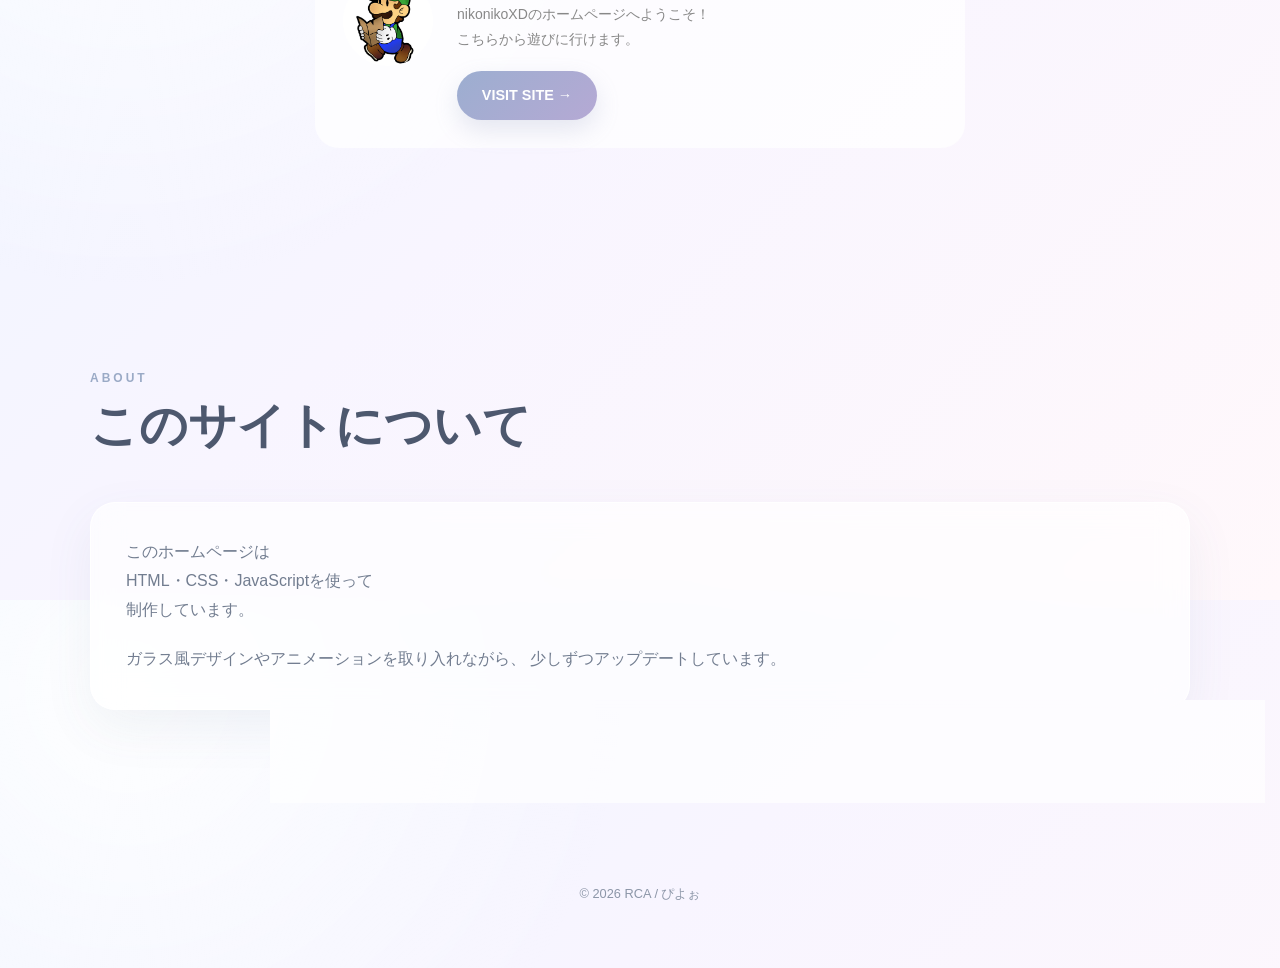
==== commit ba5493df: "Add files via upload" ====
--- a/index.html
+++ b/index.html
@@ -58,7 +58,7 @@
 
 <div class="last-updated">
 
-    最終更新：2026年8月20日
+    最終更新：2026年8月21日
 
 </div>
 
@@ -131,8 +131,11 @@
 
                 <p class="description">
                     RCA / ぴよぉのホームページへようこそ。<br>
-                    ここでは私のことや、<br>
-                    いろいろな作品を紹介しています。<br>
+                    新しくサイトをアップデートしました。<br>
+                    >>アップデート内容<< <br>
+                    ・nikonikoXDのホームページを追加しました。<br>
+                    ・ブログを更新しました。<br>
+                    >>お知らせ<< <br>
                     インスタグラムのアカウントを新しく作りました!!<br>
                     フォローはリンクから...
                 </p>
@@ -462,7 +465,6 @@
                         <p>
                             ヘッドフォンを
                             誕生日記念として買ってもらいました！<br>
-                            親に感謝😭
                         </p>
 
                     </div>
@@ -529,11 +531,12 @@
                         </p>
 
                         <h3>
-                            ブログ4
+                            nikonikoXDのホームページを作りました。
                         </h3>
 
                         <p>
-                            後ほど追加します...
+                            友達のnikonikoXDのホームページを作りました。<br>
+                            ぜひ遊びに行ってみてください！
                         </p>
 
                     </div>
